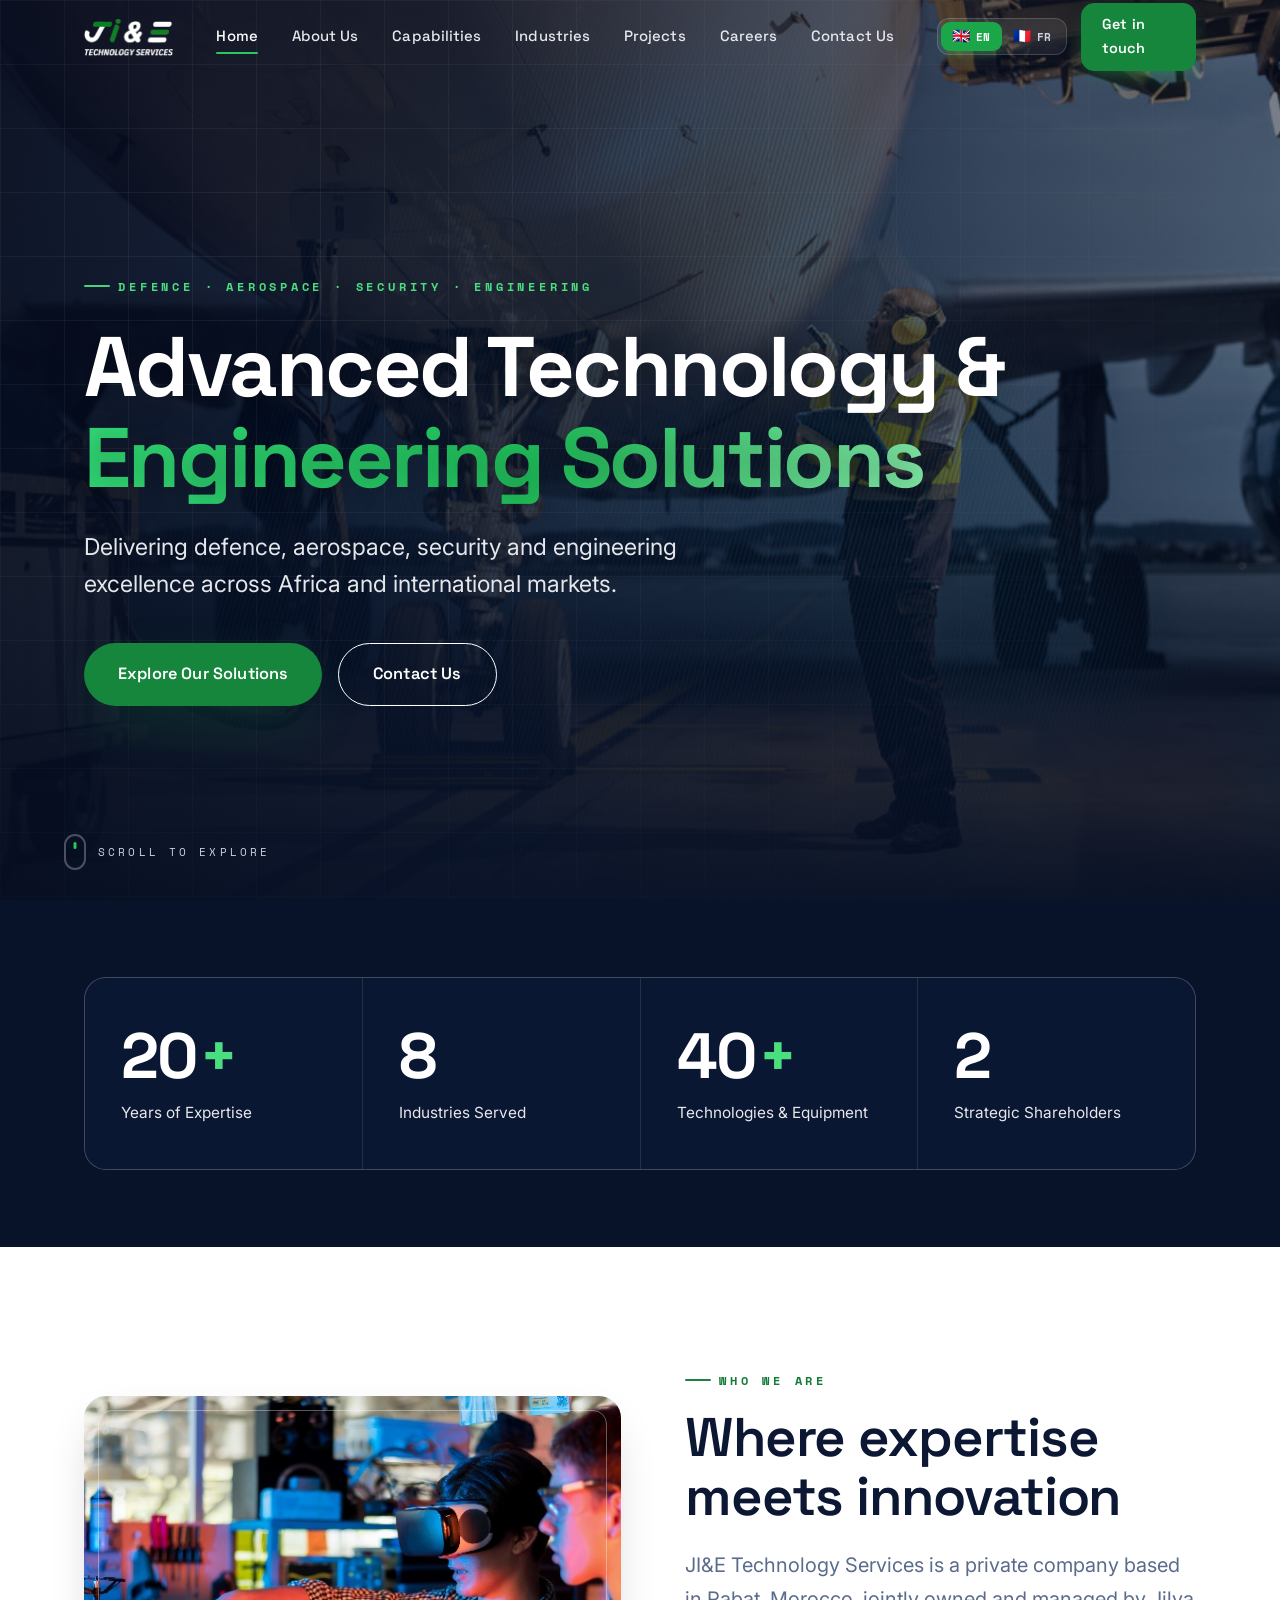
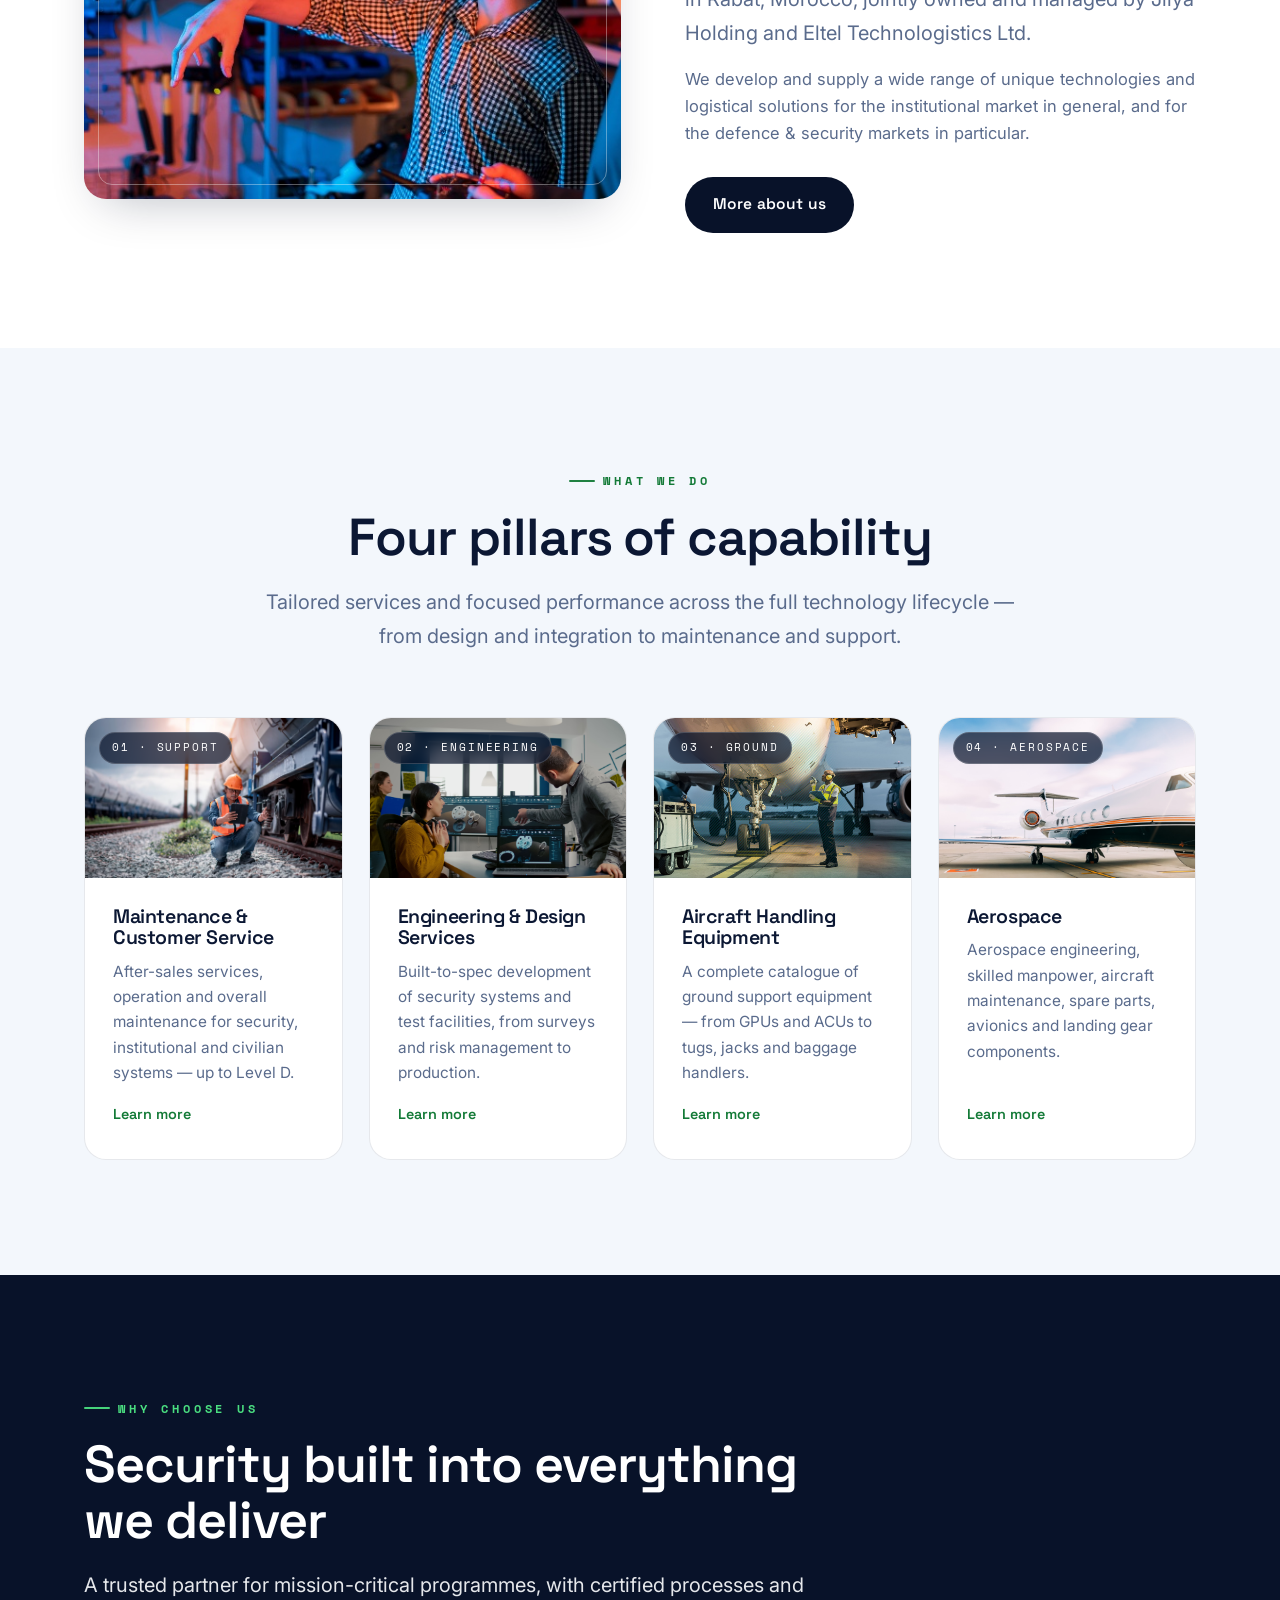
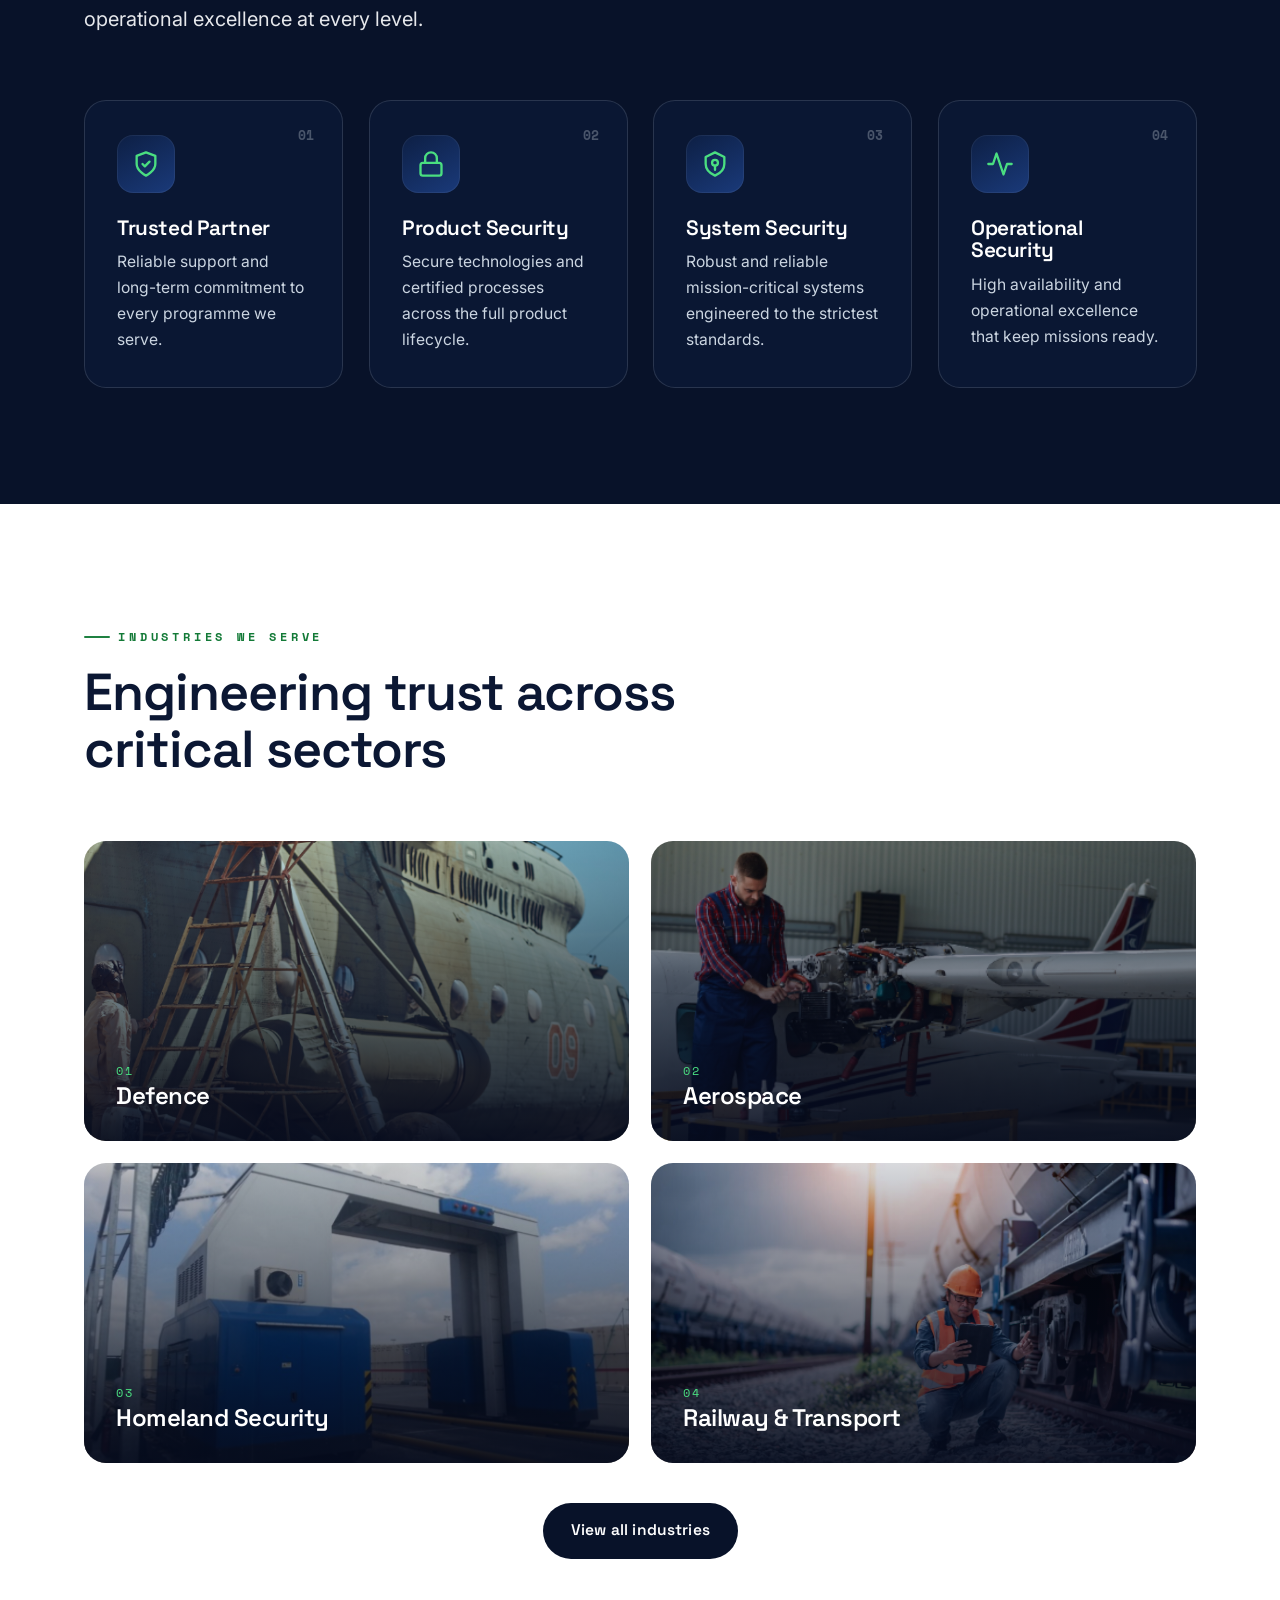
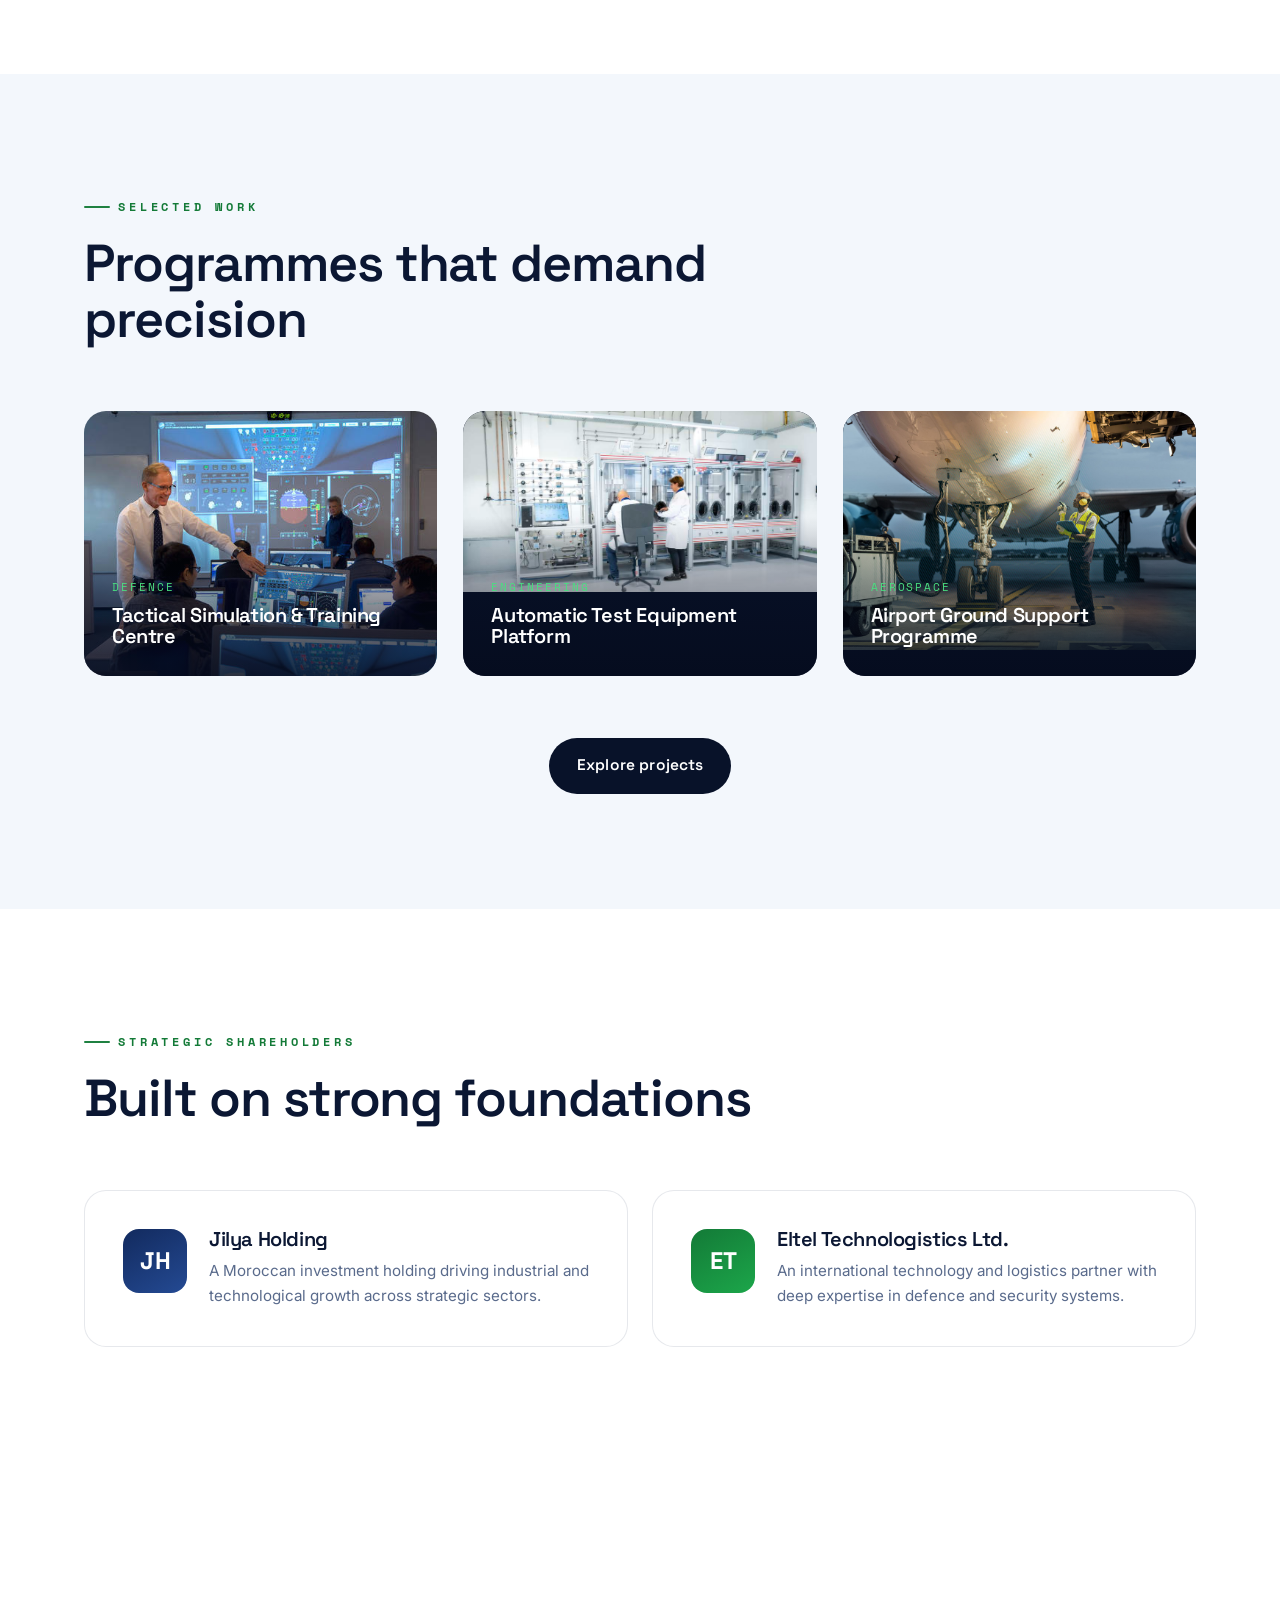
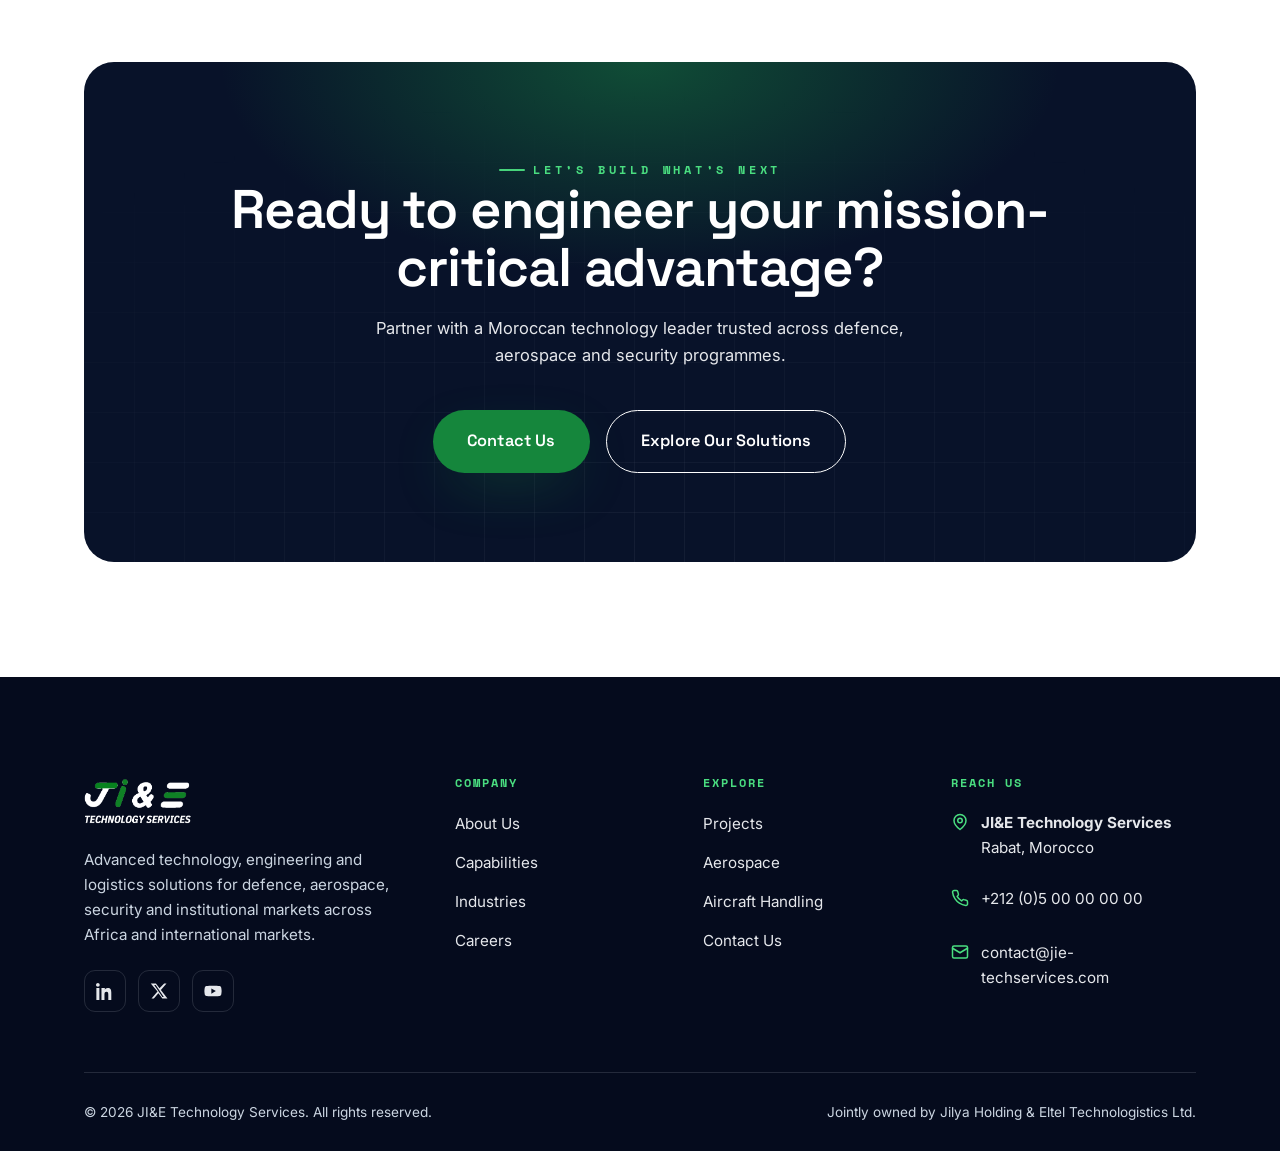
==== index.html @ bb4eeabe "Initial commit: JI&E Technology Services bilingual corporate website Co-Authored-By: Claude Opus 4.8" ====
<!DOCTYPE html>
<html lang="en">
<head>
<meta charset="UTF-8" />
<meta name="viewport" content="width=device-width, initial-scale=1.0" />
<title>JI&E Technology Services — Advanced Technology & Engineering Solutions</title>
<meta name="description" content="JI&E Technology Services — advanced defence, aerospace, security and engineering solutions across Morocco, Africa and international markets." />
<meta name="keywords" content="Defence Technology Morocco, Aerospace Services Morocco, Engineering Services Morocco, Security Systems Morocco, Aircraft Maintenance Morocco, Defence Industry Africa, Aviation Engineering Africa" />
<link rel="icon" href="assets/img/logo.png" />
<link rel="preconnect" href="https://fonts.googleapis.com" />
<link rel="preconnect" href="https://fonts.gstatic.com" crossorigin />
<link href="https://fonts.googleapis.com/css2?family=Space+Grotesk:wght@400;500;600;700&family=Inter:wght@400;500;600;700&family=Space+Mono:wght@400;700&display=swap" rel="stylesheet" />
<link rel="stylesheet" href="assets/css/style.css" />
</head>
<body data-page="home">
<div class="progress-bar"></div>
<div id="header"></div>

<!-- ============ HERO ============ -->
<section class="hero">
  <div class="hero__bg">
    <div class="hero__slide" style="background-image:url('assets/img/aircraft-ground.jpg')"></div>
    <div class="hero__slide" style="background-image:url('assets/img/security-ops.jpg')"></div>
    <div class="hero__slide" style="background-image:url('assets/img/jet.png')"></div>
    <div class="hero__slide" style="background-image:url('assets/img/railway.png')"></div>
    <div class="hero__slide" style="background-image:url('assets/img/engineering-design.png')"></div>
  </div>
  <div class="hero__veil"></div>
  <div class="hero__grid"></div>
  <div class="container">
    <div class="hero__inner">
      <span class="eyebrow reveal" data-i18n="home.hero.eyebrow">Defence · Aerospace · Security · Engineering</span>
      <h1 class="reveal" data-delay="1" data-i18n="home.hero.title">Advanced Technology &amp; <span class="text-grad">Engineering Solutions</span></h1>
      <p class="sub reveal" data-delay="2" data-i18n="home.hero.sub">Delivering defence, aerospace, security and engineering excellence across Africa and international markets.</p>
      <div class="hero__cta reveal" data-delay="3">
        <a href="capabilities.html" class="btn btn--primary btn--lg" data-i18n="cta.explore">Explore Our Solutions<span></span></a>
        <a href="contact.html" class="btn btn--ghost on-dark btn--lg" data-i18n="cta.contact">Contact Us</a>
      </div>
    </div>
  </div>
  <div class="hero__scroll"><span class="mouse"></span><span data-i18n="home.hero.scroll">Scroll to explore</span></div>
</section>

<!-- ============ STATS ============ -->
<section class="dark section--tight">
  <div class="container">
    <div class="stats-grid reveal">
      <div class="stat">
        <div class="stat__num"><span data-count="20">20</span><span class="suffix">+</span></div>
        <div class="stat__label" data-i18n="home.stat.years">Years of Expertise</div>
      </div>
      <div class="stat">
        <div class="stat__num"><span data-count="8">8</span></div>
        <div class="stat__label" data-i18n="home.stat.industries">Industries Served</div>
      </div>
      <div class="stat">
        <div class="stat__num"><span data-count="40">40</span><span class="suffix">+</span></div>
        <div class="stat__label" data-i18n="home.stat.tech">Technologies &amp; Equipment</div>
      </div>
      <div class="stat">
        <div class="stat__num"><span data-count="2">2</span></div>
        <div class="stat__label" data-i18n="home.stat.owners">Strategic Shareholders</div>
      </div>
    </div>
  </div>
</section>

<!-- ============ INTRO ============ -->
<section class="section">
  <div class="container">
    <div class="split">
      <div class="split__media reveal">
        <img src="assets/img/rd-lab.jpg" alt="JI&E engineering and innovation" />
        <span class="frame"></span>
      </div>
      <div>
        <span class="eyebrow reveal" data-i18n="home.intro.eyebrow">Who we are</span>
        <h2 class="title-lg reveal" data-delay="1" style="margin-top:18px" data-i18n="home.intro.title">Where expertise meets innovation</h2>
        <p class="lead reveal" data-delay="2" style="margin-top:22px" data-i18n="home.intro.p1">JI&E Technology Services is a private company based in Rabat, Morocco, jointly owned and managed by Jilya Holding and Eltel Technologistics Ltd.</p>
        <p class="reveal" data-delay="2" style="margin-top:16px;color:var(--muted)" data-i18n="home.intro.p2">We develop and supply a wide range of unique technologies and logistical solutions for the institutional market in general, and for the defence &amp; security markets in particular.</p>
        <div class="reveal" data-delay="3" style="margin-top:30px">
          <a href="about.html" class="btn btn--dark" data-i18n="home.intro.cta">More about us<span></span></a>
        </div>
      </div>
    </div>
  </div>
</section>

<!-- ============ CAPABILITY PILLARS ============ -->
<section class="section alt">
  <div class="container">
    <div class="section-head center reveal">
      <span class="eyebrow eyebrow--center" data-i18n="home.cap.eyebrow">What we do</span>
      <h2 data-i18n="home.cap.title">Four pillars of capability</h2>
      <p class="lead" data-i18n="home.cap.sub">Tailored services and focused performance across the full technology lifecycle — from design and integration to maintenance and support.</p>
    </div>
    <div class="grid grid-4">
      <a class="scard reveal" data-delay="1" href="capabilities.html#maintenance">
        <div class="scard__media"><img src="assets/img/railway.png" alt="" /><span class="scard__tag" data-i18n="home.cap.t1">01 · Support</span></div>
        <div class="scard__body">
          <h3 data-i18n="home.cap.c1.title">Maintenance &amp; Customer Service</h3>
          <p data-i18n="home.cap.c1.text">After-sales services, operation and overall maintenance for security, institutional and civilian systems — up to Level D.</p>
          <span class="scard__more" data-i18n="cta.learn">Learn more →</span>
        </div>
      </a>
      <a class="scard reveal" data-delay="2" href="capabilities.html#engineering">
        <div class="scard__media"><img src="assets/img/engineering-design.png" alt="" /><span class="scard__tag" data-i18n="home.cap.t2">02 · Engineering</span></div>
        <div class="scard__body">
          <h3 data-i18n="home.cap.c2.title">Engineering &amp; Design Services</h3>
          <p data-i18n="home.cap.c2.text">Built-to-spec development of security systems and test facilities, from surveys and risk management to production.</p>
          <span class="scard__more" data-i18n="cta.learn">Learn more →</span>
        </div>
      </a>
      <a class="scard reveal" data-delay="3" href="capabilities.html#handling">
        <div class="scard__media"><img src="assets/img/aircraft-ground.jpg" alt="" /><span class="scard__tag" data-i18n="home.cap.t3">03 · Ground</span></div>
        <div class="scard__body">
          <h3 data-i18n="home.cap.c3.title">Aircraft Handling Equipment</h3>
          <p data-i18n="home.cap.c3.text">A complete catalogue of ground support equipment — from GPUs and ACUs to tugs, jacks and baggage handlers.</p>
          <span class="scard__more" data-i18n="cta.learn">Learn more →</span>
        </div>
      </a>
      <a class="scard reveal" data-delay="4" href="capabilities.html#aerospace">
        <div class="scard__media"><img src="assets/img/jet.png" alt="" /><span class="scard__tag" data-i18n="home.cap.t4">04 · Aerospace</span></div>
        <div class="scard__body">
          <h3 data-i18n="home.cap.c4.title">Aerospace</h3>
          <p data-i18n="home.cap.c4.text">Aerospace engineering, skilled manpower, aircraft maintenance, spare parts, avionics and landing gear components.</p>
          <span class="scard__more" data-i18n="cta.learn">Learn more →</span>
        </div>
      </a>
    </div>
  </div>
</section>

<!-- ============ WHY CHOOSE US ============ -->
<section class="section dark">
  <div class="container">
    <div class="section-head reveal">
      <span class="eyebrow" data-i18n="home.why.eyebrow">Why choose us</span>
      <h2 data-i18n="home.why.title">Security built into everything we deliver</h2>
      <p class="lead" data-i18n="home.why.sub">A trusted partner for mission-critical programmes, with certified processes and operational excellence at every level.</p>
    </div>
    <div class="grid grid-4">
      <div class="card reveal" data-delay="1">
        <span class="card__index">01</span>
        <div class="card__icon"><svg viewBox="0 0 24 24" fill="none" stroke="currentColor" stroke-width="2" stroke-linecap="round" stroke-linejoin="round"><path d="M12 22s8-4 8-10V5l-8-3-8 3v7c0 6 8 10 8 10Z"/><path d="m9 12 2 2 4-4"/></svg></div>
        <h3 data-i18n="home.why.c1.title">Trusted Partner</h3>
        <p data-i18n="home.why.c1.text">Reliable support and long-term commitment to every programme we serve.</p>
      </div>
      <div class="card reveal" data-delay="2">
        <span class="card__index">02</span>
        <div class="card__icon"><svg viewBox="0 0 24 24" fill="none" stroke="currentColor" stroke-width="2" stroke-linecap="round" stroke-linejoin="round"><rect x="3" y="11" width="18" height="11" rx="2"/><path d="M7 11V7a5 5 0 0 1 10 0v4"/></svg></div>
        <h3 data-i18n="home.why.c2.title">Product Security</h3>
        <p data-i18n="home.why.c2.text">Secure technologies and certified processes across the full product lifecycle.</p>
      </div>
      <div class="card reveal" data-delay="3">
        <span class="card__index">03</span>
        <div class="card__icon"><svg viewBox="0 0 24 24" fill="none" stroke="currentColor" stroke-width="2" stroke-linecap="round" stroke-linejoin="round"><path d="M12 2 4 6v6c0 5 3.5 8 8 10 4.5-2 8-5 8-10V6Z"/><circle cx="12" cy="11" r="2.5"/><path d="M12 13.5V17"/></svg></div>
        <h3 data-i18n="home.why.c3.title">System Security</h3>
        <p data-i18n="home.why.c3.text">Robust and reliable mission-critical systems engineered to the strictest standards.</p>
      </div>
      <div class="card reveal" data-delay="4">
        <span class="card__index">04</span>
        <div class="card__icon"><svg viewBox="0 0 24 24" fill="none" stroke="currentColor" stroke-width="2" stroke-linecap="round" stroke-linejoin="round"><path d="M22 12h-4l-3 9L9 3l-3 9H2"/></svg></div>
        <h3 data-i18n="home.why.c4.title">Operational Security</h3>
        <p data-i18n="home.why.c4.text">High availability and operational excellence that keep missions ready.</p>
      </div>
    </div>
  </div>
</section>

<!-- ============ INDUSTRIES ============ -->
<section class="section">
  <div class="container">
    <div class="section-head reveal">
      <span class="eyebrow" data-i18n="home.ind.eyebrow">Industries we serve</span>
      <h2 data-i18n="home.ind.title">Engineering trust across critical sectors</h2>
    </div>
    <div class="ind-grid">
      <div class="ind reveal" data-delay="1"><div class="ind__bg" style="background-image:url('assets/img/helicopter.png')"></div><div><span class="num">01</span><h3 data-i18n="ind.defence">Defence</h3><p data-i18n="home.ind.defence">Mission-ready systems, integration and through-life support for defence forces.</p></div></div>
      <div class="ind reveal" data-delay="2"><div class="ind__bg" style="background-image:url('assets/img/aircraft-maintenance.png')"></div><div><span class="num">02</span><h3 data-i18n="ind.aerospace">Aerospace</h3><p data-i18n="home.ind.aerospace">Engineering, MRO and spare parts for aircraft and spacecraft systems.</p></div></div>
      <div class="ind reveal" data-delay="3"><div class="ind__bg" style="background-image:url('assets/img/inspection.png')"></div><div><span class="num">03</span><h3 data-i18n="ind.security">Homeland Security</h3><p data-i18n="home.ind.security">Screening, inspection and access-control systems for borders and critical sites.</p></div></div>
      <div class="ind reveal" data-delay="4"><div class="ind__bg" style="background-image:url('assets/img/railway.png')"></div><div><span class="num">04</span><h3 data-i18n="ind.railway">Railway &amp; Transport</h3><p data-i18n="home.ind.railway">Carriage assembly, retrofitting and end-to-end maintenance solutions.</p></div></div>
    </div>
    <div class="center reveal" style="margin-top:40px">
      <a href="industries.html" class="btn btn--dark" data-i18n="home.ind.cta">View all industries<span></span></a>
    </div>
  </div>
</section>

<!-- ============ PROJECTS TEASER ============ -->
<section class="section alt">
  <div class="container">
    <div class="section-head reveal">
      <span class="eyebrow" data-i18n="home.proj.eyebrow">Selected work</span>
      <h2 data-i18n="home.proj.title">Programmes that demand precision</h2>
    </div>
    <div class="grid grid-3">
      <div class="proj reveal" data-delay="1"><img src="assets/img/simulators.png" alt="" /><div class="proj__info"><span class="proj__cat" data-i18n="proj.cat.defence">Defence</span><h4 data-i18n="home.proj.p1">Tactical Simulation &amp; Training Centre</h4><div class="proj__meta" data-i18n="home.proj.p1.meta">Integration, certification and full operation of advanced simulators and shooting ranges.</div></div></div>
      <div class="proj reveal" data-delay="2"><img src="assets/img/test-facility.png" alt="" /><div class="proj__info"><span class="proj__cat" data-i18n="proj.cat.engineering">Engineering</span><h4 data-i18n="home.proj.p2">Automatic Test Equipment Platform</h4><div class="proj__meta" data-i18n="home.proj.p2.meta">Generic, flexible ATE supporting electronics, RF, propulsion and power supplies.</div></div></div>
      <div class="proj reveal" data-delay="3"><img src="assets/img/aircraft-ground.jpg" alt="" /><div class="proj__info"><span class="proj__cat" data-i18n="proj.cat.aerospace">Aerospace</span><h4 data-i18n="home.proj.p3">Airport Ground Support Programme</h4><div class="proj__meta" data-i18n="home.proj.p3.meta">Supply and maintenance of GPUs, ACUs and aircraft handling fleets.</div></div></div>
    </div>
    <div class="center reveal" style="margin-top:40px">
      <a href="projects.html" class="btn btn--dark" data-i18n="home.proj.cta">Explore projects<span></span></a>
    </div>
  </div>
</section>

<!-- ============ PARTNERS ============ -->
<section class="section">
  <div class="container">
    <div class="section-head reveal">
      <span class="eyebrow" data-i18n="home.part.eyebrow">Strategic shareholders</span>
      <h2 data-i18n="home.part.title">Built on strong foundations</h2>
    </div>
    <div class="partner-grid">
      <div class="partner reveal" data-delay="1">
        <div class="partner__logo" style="background:linear-gradient(150deg,var(--navy-700),var(--navy-500))">JH</div>
        <div><h4 data-i18n="home.part.jilya">Jilya Holding</h4><p data-i18n="home.part.jilya.text">A Moroccan investment holding driving industrial and technological growth across strategic sectors.</p></div>
      </div>
      <div class="partner reveal" data-delay="2">
        <div class="partner__logo" style="background:linear-gradient(150deg,var(--green-700),var(--green))">ET</div>
        <div><h4 data-i18n="home.part.eltel">Eltel Technologistics Ltd.</h4><p data-i18n="home.part.eltel.text">An international technology and logistics partner with deep expertise in defence and security systems.</p></div>
      </div>
    </div>
    <div class="marquee reveal" style="margin-top:54px">
      <div class="marquee__track">
        <span class="marquee__item"><span class="d"></span>ISO 9001 Quality</span>
        <span class="marquee__item"><span class="d"></span>Communications &amp; Cryptography Certified</span>
        <span class="marquee__item"><span class="d"></span>Level A–D Maintenance</span>
        <span class="marquee__item"><span class="d"></span>20+ Years Experience</span>
        <span class="marquee__item"><span class="d"></span>Defence &amp; Civil Markets</span>
        <span class="marquee__item"><span class="d"></span>ISO 9001 Quality</span>
        <span class="marquee__item"><span class="d"></span>Communications &amp; Cryptography Certified</span>
        <span class="marquee__item"><span class="d"></span>Level A–D Maintenance</span>
        <span class="marquee__item"><span class="d"></span>20+ Years Experience</span>
        <span class="marquee__item"><span class="d"></span>Defence &amp; Civil Markets</span>
      </div>
    </div>
  </div>
</section>

<div id="cta-band"></div>
<div id="footer"></div>

<script src="assets/js/i18n.js"></script>
<script>
I18N.add({
  en:{
    'meta.title':'JI&E Technology Services — Advanced Technology & Engineering Solutions',
    'meta.desc':'JI&E Technology Services — advanced defence, aerospace, security and engineering solutions across Morocco, Africa and international markets.',
    'home.hero.eyebrow':'Defence · Aerospace · Security · Engineering',
    'home.hero.title':'Advanced Technology &amp; <span class="text-grad">Engineering Solutions</span>',
    'home.hero.sub':'Delivering defence, aerospace, security and engineering excellence across Africa and international markets.',
    'home.hero.scroll':'Scroll to explore',
    'home.stat.years':'Years of Expertise',
    'home.stat.industries':'Industries Served',
    'home.stat.tech':'Technologies &amp; Equipment',
    'home.stat.owners':'Strategic Shareholders',
    'home.intro.eyebrow':'Who we are',
    'home.intro.title':'Where expertise meets innovation',
    'home.intro.p1':'JI&E Technology Services is a private company based in Rabat, Morocco, jointly owned and managed by Jilya Holding and Eltel Technologistics Ltd.',
    'home.intro.p2':'We develop and supply a wide range of unique technologies and logistical solutions for the institutional market in general, and for the defence &amp; security markets in particular.',
    'home.intro.cta':'More about us',
    'home.cap.eyebrow':'What we do',
    'home.cap.title':'Four pillars of capability',
    'home.cap.sub':'Tailored services and focused performance across the full technology lifecycle — from design and integration to maintenance and support.',
    'home.cap.t1':'01 · Support','home.cap.t2':'02 · Engineering','home.cap.t3':'03 · Ground','home.cap.t4':'04 · Aerospace',
    'home.cap.c1.title':'Maintenance &amp; Customer Service',
    'home.cap.c1.text':'After-sales services, operation and overall maintenance for security, institutional and civilian systems — up to Level D.',
    'home.cap.c2.title':'Engineering &amp; Design Services',
    'home.cap.c2.text':'Built-to-spec development of security systems and test facilities, from surveys and risk management to production.',
    'home.cap.c3.title':'Aircraft Handling Equipment',
    'home.cap.c3.text':'A complete catalogue of ground support equipment — from GPUs and ACUs to tugs, jacks and baggage handlers.',
    'home.cap.c4.title':'Aerospace',
    'home.cap.c4.text':'Aerospace engineering, skilled manpower, aircraft maintenance, spare parts, avionics and landing gear components.',
    'home.why.eyebrow':'Why choose us',
    'home.why.title':'Security built into everything we deliver',
    'home.why.sub':'A trusted partner for mission-critical programmes, with certified processes and operational excellence at every level.',
    'home.why.c1.title':'Trusted Partner','home.why.c1.text':'Reliable support and long-term commitment to every programme we serve.',
    'home.why.c2.title':'Product Security','home.why.c2.text':'Secure technologies and certified processes across the full product lifecycle.',
    'home.why.c3.title':'System Security','home.why.c3.text':'Robust and reliable mission-critical systems engineered to the strictest standards.',
    'home.why.c4.title':'Operational Security','home.why.c4.text':'High availability and operational excellence that keep missions ready.',
    'home.ind.eyebrow':'Industries we serve',
    'home.ind.title':'Engineering trust across critical sectors',
    'home.ind.defence':'Mission-ready systems, integration and through-life support for defence forces.',
    'home.ind.aerospace':'Engineering, MRO and spare parts for aircraft and spacecraft systems.',
    'home.ind.security':'Screening, inspection and access-control systems for borders and critical sites.',
    'home.ind.railway':'Carriage assembly, retrofitting and end-to-end maintenance solutions.',
    'home.ind.cta':'View all industries',
    'home.proj.eyebrow':'Selected work',
    'home.proj.title':'Programmes that demand precision',
    'home.proj.p1':'Tactical Simulation &amp; Training Centre','home.proj.p1.meta':'Integration, certification and full operation of advanced simulators and shooting ranges.',
    'home.proj.p2':'Automatic Test Equipment Platform','home.proj.p2.meta':'Generic, flexible ATE supporting electronics, RF, propulsion and power supplies.',
    'home.proj.p3':'Airport Ground Support Programme','home.proj.p3.meta':'Supply and maintenance of GPUs, ACUs and aircraft handling fleets.',
    'home.proj.cta':'Explore projects',
    'home.part.eyebrow':'Strategic shareholders','home.part.title':'Built on strong foundations',
    'home.part.jilya':'Jilya Holding','home.part.jilya.text':'A Moroccan investment holding driving industrial and technological growth across strategic sectors.',
    'home.part.eltel':'Eltel Technologistics Ltd.','home.part.eltel.text':'An international technology and logistics partner with deep expertise in defence and security systems.',
    'ind.defence':'Defence','ind.aerospace':'Aerospace','ind.security':'Homeland Security','ind.railway':'Railway &amp; Transport',
    'proj.cat.defence':'Defence','proj.cat.engineering':'Engineering','proj.cat.aerospace':'Aerospace',
    'cap.tab.aerospace':'Aerospace','cap.tab.handling':'Aircraft Handling'
  },
  fr:{
    'meta.title':'JI&E Technology Services — Solutions technologiques et d’ingénierie avancées',
    'meta.desc':'JI&E Technology Services — solutions avancées en défense, aérospatial, sécurité et ingénierie au Maroc, en Afrique et à l’international.',
    'home.hero.eyebrow':'Défense · Aérospatial · Sécurité · Ingénierie',
    'home.hero.title':'Solutions technologiques &amp; <span class="text-grad">d’ingénierie avancées</span>',
    'home.hero.sub':'L’excellence en défense, aérospatial, sécurité et ingénierie, au service de l’Afrique et des marchés internationaux.',
    'home.hero.scroll':'Faire défiler',
    'home.stat.years':'Années d’expertise',
    'home.stat.industries':'Secteurs servis',
    'home.stat.tech':'Technologies &amp; équipements',
    'home.stat.owners':'Actionnaires stratégiques',
    'home.intro.eyebrow':'Qui sommes-nous',
    'home.intro.title':'Là où l’expertise rencontre l’innovation',
    'home.intro.p1':'JI&E Technology Services est une société privée basée à Rabat, au Maroc, détenue et gérée conjointement par Jilya Holding et Eltel Technologistics Ltd.',
    'home.intro.p2':'Nous développons et fournissons une large gamme de technologies et de solutions logistiques uniques pour le marché institutionnel en général, et pour les marchés de la défense &amp; de la sécurité en particulier.',
    'home.intro.cta':'En savoir plus sur nous',
    'home.cap.eyebrow':'Notre métier',
    'home.cap.title':'Quatre piliers d’expertise',
    'home.cap.sub':'Des services sur mesure et une performance ciblée sur tout le cycle de vie technologique — de la conception et l’intégration à la maintenance et au support.',
    'home.cap.t1':'01 · Support','home.cap.t2':'02 · Ingénierie','home.cap.t3':'03 · Au sol','home.cap.t4':'04 · Aérospatial',
    'home.cap.c1.title':'Maintenance &amp; service client',
    'home.cap.c1.text':'Services après-vente, exploitation et maintenance globale des systèmes de sécurité, institutionnels et civils — jusqu’au niveau D.',
    'home.cap.c2.title':'Services d’ingénierie &amp; de conception',
    'home.cap.c2.text':'Développement sur cahier des charges de systèmes de sécurité et de bancs de test, des études et la gestion des risques jusqu’à la production.',
    'home.cap.c3.title':'Équipements de servitude aéronautique',
    'home.cap.c3.text':'Un catalogue complet d’équipements d’assistance au sol — des GPU et ACU aux tracteurs, vérins et convoyeurs à bagages.',
    'home.cap.c4.title':'Aérospatial',
    'home.cap.c4.text':'Ingénierie aérospatiale, personnel qualifié, maintenance aéronautique, pièces de rechange, avionique et trains d’atterrissage.',
    'home.why.eyebrow':'Pourquoi nous choisir',
    'home.why.title':'La sécurité au cœur de tout ce que nous livrons',
    'home.why.sub':'Un partenaire de confiance pour les programmes critiques, avec des processus certifiés et l’excellence opérationnelle à chaque niveau.',
    'home.why.c1.title':'Partenaire de confiance','home.why.c1.text':'Un support fiable et un engagement durable sur chaque programme que nous servons.',
    'home.why.c2.title':'Sécurité produit','home.why.c2.text':'Des technologies sécurisées et des processus certifiés sur tout le cycle de vie du produit.',
    'home.why.c3.title':'Sécurité des systèmes','home.why.c3.text':'Des systèmes critiques robustes et fiables, conçus selon les normes les plus strictes.',
    'home.why.c4.title':'Sécurité opérationnelle','home.why.c4.text':'Une haute disponibilité et une excellence opérationnelle qui maintiennent les missions prêtes.',
    'home.ind.eyebrow':'Secteurs servis',
    'home.ind.title':'La confiance, au service des secteurs critiques',
    'home.ind.defence':'Systèmes prêts à l’emploi, intégration et soutien sur tout le cycle de vie pour les forces de défense.',
    'home.ind.aerospace':'Ingénierie, MRO et pièces de rechange pour aéronefs et systèmes spatiaux.',
    'home.ind.security':'Systèmes de détection, d’inspection et de contrôle d’accès pour les frontières et sites sensibles.',
    'home.ind.railway':'Assemblage de voitures, rénovation et solutions de maintenance de bout en bout.',
    'home.ind.cta':'Voir tous les secteurs',
    'home.proj.eyebrow':'Réalisations',
    'home.proj.title':'Des programmes qui exigent la précision',
    'home.proj.p1':'Centre de simulation &amp; d’entraînement tactique','home.proj.p1.meta':'Intégration, certification et exploitation complète de simulateurs avancés et de stands de tir.',
    'home.proj.p2':'Plateforme de bancs de test automatiques','home.proj.p2.meta':'ATE générique et flexible supportant l’électronique, la RF, la propulsion et les alimentations.',
    'home.proj.p3':'Programme d’assistance aéroportuaire au sol','home.proj.p3.meta':'Fourniture et maintenance de GPU, d’ACU et de flottes d’équipements de servitude.',
    'home.proj.cta':'Explorer les projets',
    'home.part.eyebrow':'Actionnaires stratégiques','home.part.title':'Bâtie sur des fondations solides',
    'home.part.jilya':'Jilya Holding','home.part.jilya.text':'Un holding d’investissement marocain qui stimule la croissance industrielle et technologique dans des secteurs stratégiques.',
    'home.part.eltel':'Eltel Technologistics Ltd.','home.part.eltel.text':'Un partenaire international en technologie et logistique, doté d’une forte expertise des systèmes de défense et de sécurité.',
    'ind.defence':'Défense','ind.aerospace':'Aérospatial','ind.security':'Sécurité intérieure','ind.railway':'Ferroviaire &amp; transport',
    'proj.cat.defence':'Défense','proj.cat.engineering':'Ingénierie','proj.cat.aerospace':'Aérospatial',
    'cap.tab.aerospace':'Aérospatial','cap.tab.handling':'Servitude aéronautique'
  }
});
</script>
<script src="assets/js/main.js"></script>
</body>
</html>
---- assets/css/style.css ----
/* ============================================================
   JI&E TECHNOLOGY SERVICES — Premium Corporate Design System
   ============================================================ */

/* ---------- Design Tokens ---------- */
:root{
  /* Brand */
  --navy-950:#050b1d;
  --navy-900:#081229;
  --navy-850:#0a1733;
  --navy-800:#0d1f44;
  --navy-700:#122a5e;
  --navy-600:#1a3a7a;
  --navy-500:#244a93;

  --green-700:#137a37;
  --green:#1ca64a;           /* brand green — accents, icons, borders, outlines */
  --green-cta:#15863c;       /* deeper green for filled buttons → white text passes WCAG AA */
  --green-400:#28c85c;
  --green-300:#4ade80;
  --green-glow:rgba(40,200,92,.35);

  --ice:#cadcfc;
  --ink:#0b1733;
  --muted:#5a6b8c;
  --muted-soft:#8493ad;
  --line:rgba(13,31,68,.10);
  --line-strong:rgba(13,31,68,.18);

  --bg:#ffffff;
  --bg-alt:#f3f7fc;
  --bg-tint:#eef4fb;

  /* On-dark text — WCAG AA tuned */
  --d-line:rgba(226,232,240,.14);
  --d-line-strong:rgba(226,232,240,.30);
  --d-soft:#e5e7eb;   /* descriptive text on dark */
  --d-muted:#cbd5e1;  /* secondary text on dark */

  /* Glass header */
  --glass:rgba(10,15,35,.72);
  --glass-top:rgba(10,15,35,.28);
  --glass-line:rgba(255,255,255,.08);

  /* Type */
  --font-head:"Space Grotesk","Segoe UI",sans-serif;
  --font-body:"Inter","Segoe UI",sans-serif;
  --font-mono:"Space Mono","Courier New",monospace;

  /* Shape */
  --r-sm:8px;
  --r:14px;
  --r-lg:22px;
  --r-xl:30px;

  /* Shadow */
  --sh-sm:0 2px 10px rgba(8,18,41,.06);
  --sh:0 18px 50px -20px rgba(8,18,41,.30);
  --sh-lg:0 40px 90px -30px rgba(8,18,41,.45);
  --sh-green:0 20px 60px -20px rgba(28,166,74,.45);

  /* Layout */
  --maxw:1240px;
  --gut:clamp(20px,5vw,64px);
  --nav-h:74px;

  --ease:cubic-bezier(.22,.61,.36,1);
}

/* ---------- Reset ---------- */
*,*::before,*::after{box-sizing:border-box;margin:0;padding:0}
html{scroll-behavior:smooth;-webkit-text-size-adjust:100%}
body{
  font-family:var(--font-body);
  color:var(--ink);
  background:var(--bg);
  line-height:1.65;
  font-size:16.5px;
  overflow-x:hidden;
  -webkit-font-smoothing:antialiased;
  text-rendering:optimizeLegibility;
}
img{max-width:100%;display:block}
a{color:inherit;text-decoration:none}
button{font-family:inherit;cursor:pointer;border:none;background:none}
ul{list-style:none}
::selection{background:var(--green);color:#fff}

/* Headings inherit their context's color: dark on light sections (body = --ink),
   white on any container that sets color:#fff (hero, page-hero, .dark, .ind, .proj, .cta-band).
   This is the single source of truth that prevents dark-on-dark titles. */
h1,h2,h3,h4,h5{font-family:var(--font-head);font-weight:600;line-height:1.08;letter-spacing:-.02em;color:inherit}

/* ---------- Helpers ---------- */
.container{max-width:var(--maxw);margin-inline:auto;padding-inline:var(--gut)}
.section{padding:clamp(64px,9vw,128px) 0}
.section--tight{padding:clamp(48px,6vw,84px) 0}
.center{text-align:center}
.lead{font-size:clamp(1.05rem,1.6vw,1.25rem);color:var(--muted);line-height:1.7}
.dark{background:var(--navy-900);color:#fff}
.dark h1,.dark h2,.dark h3,.dark h4{color:#fff}
.dark .lead{color:var(--d-soft)}
.alt{background:var(--bg-alt)}
.hide{display:none!important}
.nowrap{white-space:nowrap}

/* Eyebrow (HUD label) */
.eyebrow{
  font-family:var(--font-mono);
  font-size:.74rem;
  letter-spacing:.32em;
  text-transform:uppercase;
  color:var(--green-700);            /* deep green = WCAG AA on light */
  display:inline-flex;align-items:center;gap:.7em;
  font-weight:700;
}
.eyebrow::before{
  content:"";width:26px;height:2px;background:currentColor;display:inline-block;border-radius:2px;opacity:.95;
}
.eyebrow--center{justify-content:center}
/* bright green on every dark context */
.dark .eyebrow,.hero .eyebrow,.page-hero .eyebrow,.cta-band .eyebrow{color:var(--green-300)}

.section-head{max-width:760px;margin-bottom:clamp(40px,5vw,64px)}
.section-head.center{margin-inline:auto}
.section-head h2{font-size:clamp(2rem,4.2vw,3.25rem);margin:18px 0 0}
.section-head .lead{margin-top:20px}

.title-xl{font-size:clamp(2.6rem,7vw,5rem);line-height:1.02}
.title-lg{font-size:clamp(2rem,4.6vw,3.4rem)}

.text-grad{
  background:linear-gradient(100deg,#34e07a 0%,#22c55e 55%,#86efac 100%);
  -webkit-background-clip:text;background-clip:text;color:transparent;
  -webkit-text-fill-color:transparent;
}

/* Accessibility — visible keyboard focus everywhere */
a:focus-visible,button:focus-visible,.btn:focus-visible,.tab:focus-visible,
input:focus-visible,select:focus-visible,textarea:focus-visible,[tabindex]:focus-visible{
  outline:2px solid var(--green-400);outline-offset:3px;border-radius:8px;
}

/* ---------- Buttons ---------- */
.btn{
  --bg:var(--green);
  display:inline-flex;align-items:center;gap:.6em;
  font-family:var(--font-head);font-weight:600;font-size:.97rem;letter-spacing:.01em;
  padding:15px 28px;border-radius:999px;
  position:relative;isolation:isolate;
  transition:transform .35s var(--ease),box-shadow .35s var(--ease),background .3s;
  will-change:transform;
}
.btn svg{width:18px;height:18px;transition:transform .35s var(--ease)}
.btn:hover{transform:translateY(-3px)}
.btn:hover svg{transform:translateX(4px)}
.btn--primary{background:var(--green-cta);color:#fff;box-shadow:var(--sh-green)}
.btn--primary:hover{box-shadow:0 26px 70px -18px rgba(28,166,74,.6)}
.btn--light{background:#fff;color:var(--navy-900)}
.btn--light:hover{box-shadow:0 24px 60px -22px rgba(255,255,255,.5)}
.btn--ghost{background:transparent;color:currentColor;border:1.5px solid currentColor;padding:13.5px 26px}
.btn--ghost:hover{background:currentColor}
.btn--ghost.on-dark:hover{color:var(--navy-900)}
.btn--dark{background:var(--navy-900);color:#fff}
.btn--dark:hover{box-shadow:var(--sh)}
.btn--lg{padding:17px 34px;font-size:1.02rem}

/* Premium header CTA — filled green → outline-green on hover (300ms) */
.btn--cta{
  background:var(--green-cta);color:#fff;
  border:1.5px solid var(--green-cta);
  border-radius:13px;
  padding:9px 20px;font-size:.9rem;font-weight:600;
  box-shadow:0 8px 22px -10px rgba(28,166,74,.7);
  transition:background .3s var(--ease),color .3s var(--ease),border-color .3s var(--ease),box-shadow .3s var(--ease),transform .3s var(--ease);
}
.btn--cta:hover{
  background:transparent;color:var(--green-300);border-color:var(--green-400);
  box-shadow:0 10px 26px -14px rgba(40,200,92,.55);
  transform:translateY(-1px);
}

/* ============================================================
   HEADER / NAV
   ============================================================ */
.site-header{
  position:fixed;top:0;left:0;right:0;z-index:1000;
  height:var(--nav-h);
  display:flex;align-items:center;
  background:transparent;
  border-bottom:1px solid transparent;
  transition:background .35s var(--ease),box-shadow .35s var(--ease),height .35s var(--ease),border-color .35s;
  animation:headerDrop .7s var(--ease) both;
}
@keyframes headerDrop{from{opacity:0;transform:translateY(-100%)}to{opacity:1;transform:none}}
.site-header .container{display:flex;align-items:center;justify-content:space-between;width:100%;gap:28px}
/* premium dark glassmorphism on scroll (and for solid pages) */
.site-header.scrolled,.site-header.solid{
  background:var(--glass);
  backdrop-filter:blur(14px) saturate(1.3);
  -webkit-backdrop-filter:blur(14px) saturate(1.3);
  height:62px;
  border-color:var(--glass-line);
  box-shadow:0 16px 44px -28px rgba(0,0,0,.75);
}
.brand{display:flex;align-items:center;gap:12px;flex-shrink:0;z-index:2}
.brand img{height:40px;width:auto;transition:height .35s var(--ease)}
.scrolled .brand img,.solid .brand img{height:34px}

/* nav links */
.nav{display:flex;align-items:center;gap:4px}
.nav a{
  font-family:var(--font-head);font-weight:500;font-size:.93rem;letter-spacing:.005em;
  padding:9px 15px;border-radius:10px;position:relative;color:var(--d-soft);
  transition:color .25s,background .25s;
  white-space:nowrap;
}
.nav a::after{
  content:"";position:absolute;left:15px;right:15px;bottom:4px;height:2px;
  background:var(--green-400);transform:scaleX(0);transform-origin:left;
  transition:transform .3s var(--ease);border-radius:2px;
}
.nav a:hover{color:#fff}
.nav a:hover::after,.nav a.active::after{transform:scaleX(1)}
.nav a.active{color:#fff}

.header-right{display:flex;align-items:center;gap:14px;z-index:2}

/* language switcher — dark glass, all states */
.lang{display:flex;align-items:center;background:rgba(255,255,255,.07);border:1px solid rgba(255,255,255,.16);border-radius:12px;padding:3px;backdrop-filter:blur(6px)}
.lang button{
  font-family:var(--font-mono);font-size:.71rem;font-weight:700;letter-spacing:.06em;
  padding:6px 11px;border-radius:9px;color:var(--d-muted);display:flex;align-items:center;gap:5px;
  transition:.25s;
}
.lang button:hover{color:#fff}
.lang button.active{background:var(--green);color:#fff;box-shadow:0 4px 14px -5px rgba(28,166,74,.7)}
.lang .flag{font-size:.92rem;line-height:1}

/* mobile toggle — white in all header states */
.nav-toggle{display:none;width:46px;height:46px;border-radius:12px;position:relative;z-index:1100}
.nav-toggle span{position:absolute;left:11px;right:11px;height:2px;background:#fff;border-radius:2px;transition:.3s var(--ease)}
.nav-toggle span:nth-child(1){top:16px}
.nav-toggle span:nth-child(2){top:23px}
.nav-toggle span:nth-child(3){top:30px}
.menu-open .nav-toggle span:nth-child(1){top:23px;transform:rotate(45deg)}
.menu-open .nav-toggle span:nth-child(2){opacity:0}
.menu-open .nav-toggle span:nth-child(3){top:23px;transform:rotate(-45deg)}

@media(max-width:1080px){
  .nav-toggle{display:block}
  .nav{
    position:fixed;inset:0 0 0 auto;width:min(420px,86vw);
    flex-direction:column;align-items:stretch;justify-content:flex-start;
    gap:4px;padding:calc(var(--nav-h) + 20px) 28px 40px;
    background:var(--navy-900);
    transform:translateX(100%);transition:transform .5s var(--ease);
    box-shadow:-30px 0 80px -20px rgba(0,0,0,.5);
  }
  .menu-open .nav{transform:translateX(0)}
  .nav a{color:#fff!important;font-size:1.15rem;padding:16px 18px;border-bottom:1px solid var(--d-line)}
  .nav a::after{display:none}
  .nav a.active{color:var(--green-300)!important}
  body.menu-open{overflow:hidden}
  .menu-open::after{content:"";position:fixed;inset:0;background:rgba(5,11,29,.55);z-index:999;backdrop-filter:blur(3px)}
  .nav .drawer-cta{display:flex;margin-top:18px;justify-content:center}
}
@media(max-width:560px){
  .header-cta{display:none}
  .header-right{gap:10px}
}

/* ============================================================
   HERO (home)
   ============================================================ */
.hero{
  position:relative;min-height:100vh;min-height:100svh;
  display:flex;align-items:center;
  color:#fff;overflow:hidden;
  background:var(--navy-950);
}
.hero__bg{position:absolute;inset:0;z-index:0}
.hero__slide{
  position:absolute;inset:0;background-size:cover;background-position:center;
  opacity:0;transform:scale(1.12);
  transition:opacity 1.6s var(--ease);
  animation:kenburns 9s linear infinite;
}
.hero__slide.is-active{opacity:1}
@keyframes kenburns{from{transform:scale(1.04)}to{transform:scale(1.18)}}
.hero__veil{
  position:absolute;inset:0;z-index:1;
  background:
    linear-gradient(105deg,rgba(5,11,29,.95) 0%,rgba(8,18,41,.82) 42%,rgba(8,18,41,.45) 100%),
    linear-gradient(0deg,rgba(5,11,29,.9),rgba(5,11,29,0) 45%);
}
.hero__grid{
  position:absolute;inset:0;z-index:1;opacity:.5;
  background-image:linear-gradient(var(--d-line) 1px,transparent 1px),linear-gradient(90deg,var(--d-line) 1px,transparent 1px);
  background-size:64px 64px;
  -webkit-mask-image:radial-gradient(120% 120% at 20% 30%,#000,transparent 75%);
  mask-image:radial-gradient(120% 120% at 20% 30%,#000,transparent 75%);
}
.hero .container{position:relative;z-index:3;width:100%;padding-top:var(--nav-h)}
.hero__inner{max-width:920px}
.hero h1{
  font-size:clamp(2.7rem,6.6vw,5.4rem);font-weight:700;color:#fff;
  letter-spacing:-.03em;margin:26px 0 0;
  text-shadow:0 2px 40px rgba(0,0,0,.35);
}
.hero p.sub{
  font-size:clamp(1.08rem,1.9vw,1.45rem);color:var(--d-soft);
  max-width:660px;margin:24px 0 0;line-height:1.6;
}
.hero__cta{display:flex;flex-wrap:wrap;gap:16px;margin-top:40px}
.hero__scroll{
  position:absolute;bottom:30px;left:var(--gut);z-index:3;
  display:flex;align-items:center;gap:12px;color:var(--d-muted);
  font-family:var(--font-mono);font-size:.7rem;letter-spacing:.28em;text-transform:uppercase;
}
.hero__scroll .mouse{width:22px;height:36px;border:2px solid var(--d-line-strong);border-radius:14px;position:relative}
.hero__scroll .mouse::after{content:"";position:absolute;top:6px;left:50%;width:3px;height:7px;background:var(--green-400);border-radius:2px;transform:translateX(-50%);animation:scrolldot 1.8s var(--ease) infinite}
@keyframes scrolldot{0%{opacity:0;transform:translate(-50%,0)}40%{opacity:1}80%{opacity:0;transform:translate(-50%,12px)}100%{opacity:0}}

/* corner brackets motif */
.brackets{position:relative}
.brackets::before,.brackets::after{
  content:"";position:absolute;width:18px;height:18px;border:2px solid var(--green-400);opacity:.8;
}
.brackets::before{top:-8px;left:-10px;border-right:0;border-bottom:0}
.brackets::after{bottom:-8px;right:-10px;border-left:0;border-top:0}

/* ============================================================
   STATS
   ============================================================ */
.stats{position:relative;z-index:5}
.stats-grid{
  display:grid;grid-template-columns:repeat(4,1fr);gap:1px;
  background:var(--d-line);border:1px solid var(--d-line);border-radius:var(--r-lg);overflow:hidden;
}
.stat{padding:clamp(28px,4vw,46px) clamp(20px,3vw,36px);background:var(--navy-850);position:relative;transition:background .4s}
.stat:hover{background:var(--navy-800)}
.stat__num{font-family:var(--font-head);font-weight:700;font-size:clamp(2.6rem,5vw,4rem);line-height:1;color:#fff;letter-spacing:-.03em;display:flex;align-items:baseline;gap:.05em}
.stat__num .suffix{color:var(--green-300)}
.stat__label{margin-top:14px;color:var(--d-soft);font-size:.96rem;line-height:1.4}
.stat::after{content:"";position:absolute;left:clamp(20px,3vw,36px);bottom:0;top:0;width:2px;background:linear-gradient(var(--green),transparent);opacity:0;transition:.4s}
.stat:hover::after{opacity:1}

/* overlapping stats card on home */
.stats-float{margin-top:-70px}

/* ============================================================
   CARDS / GRIDS
   ============================================================ */
.grid{display:grid;gap:26px}
.grid-2{grid-template-columns:repeat(2,1fr)}
.grid-3{grid-template-columns:repeat(3,1fr)}
.grid-4{grid-template-columns:repeat(4,1fr)}

/* Pillar / feature card */
.card{
  background:var(--bg);border:1px solid var(--line);border-radius:var(--r-lg);
  padding:34px 32px;position:relative;overflow:hidden;
  transition:transform .5s var(--ease),box-shadow .5s var(--ease),border-color .4s;
  will-change:transform;
}
.card::before{
  content:"";position:absolute;inset:0;border-radius:inherit;padding:1px;
  background:linear-gradient(140deg,var(--green),transparent 40%);
  -webkit-mask:linear-gradient(#000 0 0) content-box,linear-gradient(#000 0 0);
  -webkit-mask-composite:xor;mask-composite:exclude;opacity:0;transition:opacity .45s;
}
.card:hover{transform:translateY(-8px);box-shadow:var(--sh)}
.card:hover::before{opacity:1}
.card__icon{
  width:58px;height:58px;border-radius:16px;display:grid;place-items:center;
  background:linear-gradient(150deg,var(--navy-800),var(--navy-600));color:var(--green-300);
  margin-bottom:24px;box-shadow:inset 0 0 0 1px rgba(255,255,255,.06);
}
.card__icon svg{width:28px;height:28px}
.card h3{font-size:1.3rem;margin-bottom:10px}
.card p{color:var(--muted);font-size:.98rem}
.card__index{position:absolute;top:24px;right:28px;font-family:var(--font-mono);font-size:.8rem;color:var(--line-strong);font-weight:700}
.dark .card__index{color:var(--d-line-strong)}

.dark .card{background:var(--navy-850);border-color:var(--d-line)}
.dark .card h3{color:#fff}
.dark .card p{color:var(--d-muted)}
.dark .card:hover{box-shadow:var(--sh-lg)}

/* image-topped service card */
.scard{
  border-radius:var(--r-lg);overflow:hidden;background:var(--bg);border:1px solid var(--line);
  display:flex;flex-direction:column;
  transition:transform .5s var(--ease),box-shadow .5s var(--ease);
}
.scard:hover{transform:translateY(-8px);box-shadow:var(--sh)}
.scard__media{position:relative;aspect-ratio:16/10;overflow:hidden}
.scard__media img{width:100%;height:100%;object-fit:cover;transition:transform .9s var(--ease)}
.scard:hover .scard__media img{transform:scale(1.08)}
.scard__media::after{content:"";position:absolute;inset:0;background:linear-gradient(180deg,transparent 50%,rgba(8,18,41,.45));opacity:0;transition:.4s}
.scard:hover .scard__media::after{opacity:1}
.scard__tag{position:absolute;top:14px;left:14px;background:rgba(8,18,41,.7);backdrop-filter:blur(8px);color:#fff;font-family:var(--font-mono);font-size:.66rem;letter-spacing:.18em;text-transform:uppercase;padding:6px 12px;border-radius:999px;border:1px solid rgba(255,255,255,.18)}
.scard__body{padding:28px 28px 32px;flex:1;display:flex;flex-direction:column}
.scard__body h3{font-size:1.22rem;margin-bottom:10px}
.scard__body p{color:var(--muted);font-size:.96rem;flex:1}
.scard__more{margin-top:18px;font-family:var(--font-head);font-weight:600;font-size:.9rem;color:var(--green-700);display:inline-flex;align-items:center;gap:8px;transition:gap .3s}
.scard:hover .scard__more{gap:13px}

/* feature list with checks */
.checks{display:grid;gap:14px;margin-top:8px}
.checks li{display:flex;gap:14px;align-items:flex-start;color:var(--muted)}
.checks li strong{color:var(--ink);font-weight:600}
.dark .checks li{color:var(--d-soft)}
.dark .checks li strong{color:#fff}
.checks .ic{flex-shrink:0;width:26px;height:26px;border-radius:8px;background:rgba(28,166,74,.12);color:var(--green);display:grid;place-items:center;margin-top:2px}
.checks .ic svg{width:15px;height:15px}

/* split media block */
.split{display:grid;grid-template-columns:1.05fr 1fr;gap:clamp(36px,5vw,72px);align-items:center}
.split--rev .split__media{order:2}
.split__media{position:relative;border-radius:var(--r-lg);overflow:hidden;box-shadow:var(--sh)}
.split__media img{width:100%;height:100%;object-fit:cover;aspect-ratio:4/3}
.split__media .frame{position:absolute;inset:14px;border:1px solid rgba(255,255,255,.35);border-radius:14px;pointer-events:none}

/* ============================================================
   PAGE HERO (inner pages)
   ============================================================ */
.page-hero{
  position:relative;padding:calc(var(--nav-h) + clamp(60px,9vw,120px)) 0 clamp(54px,7vw,96px);
  color:#fff;overflow:hidden;background:var(--navy-900);isolation:isolate;
}
.page-hero__bg{position:absolute;inset:0;z-index:-2;background-size:cover;background-position:center;opacity:.32;transform:scale(1.05)}
.page-hero::before{content:"";position:absolute;inset:0;z-index:-1;background:linear-gradient(120deg,var(--navy-950) 10%,rgba(8,18,41,.6))}
.page-hero__grid{position:absolute;inset:0;z-index:-1;opacity:.4;background-image:linear-gradient(var(--d-line) 1px,transparent 1px),linear-gradient(90deg,var(--d-line) 1px,transparent 1px);background-size:58px 58px;-webkit-mask-image:radial-gradient(100% 120% at 80% 0%,#000,transparent 70%);mask-image:radial-gradient(100% 120% at 80% 0%,#000,transparent 70%)}
.page-hero h1{font-size:clamp(2.4rem,5.6vw,4.2rem);margin:20px 0 0;max-width:16ch}
.page-hero p{margin-top:20px;max-width:640px;color:var(--d-soft);font-size:clamp(1.02rem,1.5vw,1.2rem)}
.breadcrumb{display:flex;gap:10px;align-items:center;font-family:var(--font-mono);font-size:.72rem;letter-spacing:.14em;text-transform:uppercase;color:var(--d-muted)}
.breadcrumb a:hover{color:var(--green-300)}
.breadcrumb .sep{opacity:.5}

/* ============================================================
   TIMELINE
   ============================================================ */
.timeline{position:relative;display:grid;gap:8px;margin-top:20px}
.timeline::before{content:"";position:absolute;left:13px;top:8px;bottom:8px;width:2px;background:linear-gradient(var(--green),var(--navy-600))}
.tl-item{position:relative;padding:0 0 30px 52px}
.tl-item::before{content:"";position:absolute;left:6px;top:4px;width:16px;height:16px;border-radius:50%;background:var(--green);box-shadow:0 0 0 5px rgba(28,166,74,.18)}
.tl-item .yr{font-family:var(--font-mono);font-weight:700;color:var(--green-700);font-size:.95rem;letter-spacing:.04em}
.dark .tl-item .yr{color:var(--green-300)}
.tl-item h4{font-size:1.18rem;margin:6px 0 6px}
.tl-item p{color:var(--muted);font-size:.96rem}
.dark .tl-item p{color:var(--d-muted)}

/* ============================================================
   TABS (capabilities)
   ============================================================ */
.tabs{display:flex;flex-wrap:wrap;gap:10px;justify-content:center;margin-bottom:48px}
.tab{
  font-family:var(--font-head);font-weight:600;font-size:.95rem;
  padding:12px 24px;border-radius:999px;border:1px solid var(--line-strong);
  color:var(--muted);transition:.3s;background:var(--bg);
}
.tab:hover{border-color:var(--navy-600);color:var(--navy-700)}
.tab.active{background:var(--navy-900);color:#fff;border-color:var(--navy-900)}
.tab-panel{display:none;animation:fadeUp .6s var(--ease)}
.tab-panel.active{display:block}

/* anchor offset for sticky header */
[id]{scroll-margin-top:100px}

/* ============================================================
   CATALOG (aircraft handling equipment)
   ============================================================ */
.catalog{display:grid;grid-template-columns:repeat(4,1fr);gap:22px}
.cat-item{
  background:var(--bg);border:1px solid var(--line);border-radius:var(--r);
  padding:26px;transition:.45s var(--ease);position:relative;overflow:hidden;
}
.cat-item:hover{transform:translateY(-6px);box-shadow:var(--sh);border-color:transparent}
.cat-item__ic{width:50px;height:50px;border-radius:13px;background:var(--bg-tint);color:var(--navy-700);display:grid;place-items:center;margin-bottom:18px;transition:.4s}
.cat-item:hover .cat-item__ic{background:var(--green);color:#fff}
.cat-item__ic svg{width:26px;height:26px}
.cat-item h4{font-size:1.05rem;margin-bottom:6px}
.cat-item p{font-size:.88rem;color:var(--muted)}
.cat-item .req{margin-top:16px;font-family:var(--font-mono);font-size:.7rem;letter-spacing:.1em;text-transform:uppercase;color:var(--green-700);opacity:0;transform:translateY(6px);transition:.4s}
.cat-item:hover .req{opacity:1;transform:none}

/* ============================================================
   INDUSTRIES
   ============================================================ */
.ind-grid{display:grid;grid-template-columns:repeat(2,1fr);gap:22px}
.ind{
  position:relative;border-radius:var(--r-lg);overflow:hidden;min-height:300px;
  display:flex;align-items:flex-end;padding:32px;color:#fff;isolation:isolate;
}
.ind__bg{position:absolute;inset:0;z-index:-2;background-size:cover;background-position:center;transition:transform .9s var(--ease)}
.ind:hover .ind__bg{transform:scale(1.08)}
.ind::after{content:"";position:absolute;inset:0;z-index:-1;background:linear-gradient(180deg,rgba(8,18,41,.15),rgba(5,11,29,.92))}
.ind h3{font-size:1.5rem}
.ind p{color:var(--d-soft);font-size:.95rem;max-height:0;opacity:0;overflow:hidden;transition:.5s var(--ease);margin-top:0}
.ind:hover p{max-height:120px;opacity:1;margin-top:10px}
.ind .num{font-family:var(--font-mono);font-size:.74rem;letter-spacing:.2em;color:var(--green-300);margin-bottom:auto}

/* detailed industry rows */
.ind-row{display:grid;grid-template-columns:240px 1fr;gap:40px;padding:38px 0;border-top:1px solid var(--line)}
.ind-row:last-child{border-bottom:1px solid var(--line)}
.ind-row h3{font-size:1.55rem}
.ind-row .cols{display:grid;grid-template-columns:repeat(3,1fr);gap:28px}
.ind-row .cols h5{font-family:var(--font-mono);font-size:.72rem;letter-spacing:.16em;text-transform:uppercase;color:var(--green-700);margin-bottom:10px}
.ind-row .cols p{color:var(--muted);font-size:.93rem}

/* ============================================================
   PROJECTS GALLERY
   ============================================================ */
.filters{display:flex;flex-wrap:wrap;gap:10px;justify-content:center;margin-bottom:44px}
.gallery{columns:3;column-gap:22px}
.proj{
  break-inside:avoid;margin-bottom:22px;border-radius:var(--r-lg);overflow:hidden;position:relative;
  cursor:pointer;background:var(--navy-900);
}
.proj img{width:100%;display:block;transition:transform .9s var(--ease),opacity .4s}
.proj:hover img{transform:scale(1.08);opacity:.55}
.proj__info{position:absolute;inset:0;display:flex;flex-direction:column;justify-content:flex-end;padding:28px;background:linear-gradient(180deg,transparent 40%,rgba(5,11,29,.85));color:#fff}
.proj__cat{font-family:var(--font-mono);font-size:.68rem;letter-spacing:.18em;text-transform:uppercase;color:var(--green-300)}
.proj h4{font-size:1.25rem;margin-top:8px}
.proj__meta{max-height:0;opacity:0;overflow:hidden;transition:.5s var(--ease);color:var(--d-soft);font-size:.9rem}
.proj:hover .proj__meta{max-height:120px;opacity:1;margin-top:10px}

/* ============================================================
   FORMS
   ============================================================ */
.form{display:grid;gap:20px}
.form-row{display:grid;grid-template-columns:1fr 1fr;gap:20px}
.field{display:flex;flex-direction:column;gap:8px}
.field label{font-family:var(--font-head);font-weight:600;font-size:.85rem;letter-spacing:.01em}
.field input,.field select,.field textarea{
  font-family:var(--font-body);font-size:1rem;color:var(--ink);
  padding:14px 16px;border:1px solid var(--line-strong);border-radius:var(--r-sm);
  background:var(--bg);transition:.25s;width:100%;
}
.field textarea{resize:vertical;min-height:140px}
.field input:focus,.field select:focus,.field textarea:focus{
  outline:none;border-color:var(--green);box-shadow:0 0 0 4px rgba(28,166,74,.12);
}
.field input::placeholder,.field textarea::placeholder{color:var(--muted-soft)}
.form-note{font-size:.85rem;color:var(--muted)}
.form-success{display:none;padding:16px 20px;border-radius:var(--r-sm);background:rgba(28,166,74,.1);border:1px solid rgba(28,166,74,.3);color:var(--green-700);font-weight:600}
.form-success.show{display:block;animation:fadeUp .5s var(--ease)}

.dark .field input,.dark .field select,.dark .field textarea{background:var(--navy-850);border-color:var(--d-line-strong);color:#fff}
.dark .field input::placeholder,.dark .field textarea::placeholder{color:var(--d-muted)}

/* contact info cards */
.info-card{display:flex;gap:18px;align-items:flex-start;padding:24px;border:1px solid var(--line);border-radius:var(--r);background:var(--bg);transition:.4s}
.info-card:hover{border-color:transparent;box-shadow:var(--sh);transform:translateY(-4px)}
.info-card .ic{flex-shrink:0;width:50px;height:50px;border-radius:13px;background:linear-gradient(150deg,var(--navy-800),var(--navy-600));color:var(--green-300);display:grid;place-items:center}
.info-card .ic svg{width:24px;height:24px}
.info-card h4{font-size:1.05rem;margin-bottom:4px}
.info-card p,.info-card a{color:var(--muted);font-size:.95rem}
.info-card a:hover{color:var(--green-700)}
.dark .info-card{background:var(--navy-850);border-color:var(--d-line)}
.dark .info-card p,.dark .info-card a{color:var(--d-muted)}

.map-embed{border-radius:var(--r-lg);overflow:hidden;border:1px solid var(--line);box-shadow:var(--sh);min-height:360px;height:100%}
.map-embed iframe{width:100%;height:100%;min-height:360px;border:0;display:block;filter:grayscale(.2) contrast(1.05)}

/* ============================================================
   CAREERS
   ============================================================ */
.job{
  display:grid;grid-template-columns:1fr auto;gap:20px;align-items:center;
  padding:26px 30px;border:1px solid var(--line);border-radius:var(--r);background:var(--bg);
  transition:.4s var(--ease);margin-bottom:14px;
}
.job:hover{border-color:transparent;box-shadow:var(--sh);transform:translateX(6px)}
.job__meta{display:flex;flex-wrap:wrap;gap:8px 18px;margin-top:8px;font-family:var(--font-mono);font-size:.74rem;letter-spacing:.08em;text-transform:uppercase;color:var(--muted)}
.job__meta span{display:flex;align-items:center;gap:6px}
.job__meta .dot{width:6px;height:6px;border-radius:50%;background:var(--green)}
.job h4{font-size:1.2rem}

/* ============================================================
   PARTNERS / LOGOS
   ============================================================ */
.partner-grid{display:grid;grid-template-columns:repeat(2,1fr);gap:24px}
.partner{
  padding:38px;border:1px solid var(--line);border-radius:var(--r-lg);background:var(--bg);
  display:flex;gap:22px;align-items:flex-start;transition:.4s;
}
.partner:hover{box-shadow:var(--sh);transform:translateY(-5px)}
.partner__logo{flex-shrink:0;width:64px;height:64px;border-radius:16px;display:grid;place-items:center;font-family:var(--font-head);font-weight:700;font-size:1.5rem;color:#fff}
.partner h4{font-size:1.25rem;margin-bottom:8px}
.partner p{color:var(--muted);font-size:.95rem}

/* marquee of certifications */
.marquee{overflow:hidden;-webkit-mask-image:linear-gradient(90deg,transparent,#000 8%,#000 92%,transparent);mask-image:linear-gradient(90deg,transparent,#000 8%,#000 92%,transparent)}
.marquee__track{display:flex;gap:60px;width:max-content;animation:marquee 32s linear infinite}
.marquee:hover .marquee__track{animation-play-state:paused}
.marquee__item{font-family:var(--font-head);font-weight:600;font-size:1.15rem;color:var(--muted-soft);display:flex;align-items:center;gap:14px;white-space:nowrap}
.marquee__item .d{width:7px;height:7px;border-radius:50%;background:var(--green)}
@keyframes marquee{to{transform:translateX(-50%)}}

/* ============================================================
   CTA band
   ============================================================ */
.cta-band{position:relative;overflow:hidden;isolation:isolate;background:var(--navy-900);border-radius:var(--r-xl);padding:clamp(48px,7vw,90px) clamp(28px,6vw,80px);color:#fff;text-align:center}
.cta-band__glow{position:absolute;inset:0;z-index:-1;background:radial-gradient(600px 300px at 50% 0%,rgba(28,166,74,.4),transparent 70%)}
.cta-band__grid{position:absolute;inset:0;z-index:-1;opacity:.4;background-image:linear-gradient(var(--d-line) 1px,transparent 1px),linear-gradient(90deg,var(--d-line) 1px,transparent 1px);background-size:50px 50px;-webkit-mask-image:radial-gradient(80% 100% at 50% 100%,#000,transparent);mask-image:radial-gradient(80% 100% at 50% 100%,#000,transparent)}
.cta-band h2{font-size:clamp(2rem,4.5vw,3.4rem)}
.cta-band p{max-width:560px;margin:18px auto 0;color:var(--d-soft)}
.cta-band .hero__cta{justify-content:center}

/* ============================================================
   FOOTER
   ============================================================ */
.site-footer{background:var(--navy-950);color:var(--d-soft);padding-top:clamp(60px,8vw,100px)}
.footer-top{display:grid;grid-template-columns:1.6fr 1fr 1fr 1.2fr;gap:44px;padding-bottom:60px;border-bottom:1px solid var(--d-line)}
.footer-brand img{height:48px;margin-bottom:22px}
.footer-brand p{color:var(--d-muted);font-size:.95rem;max-width:320px}
.footer-col h5{font-family:var(--font-mono);font-size:.72rem;letter-spacing:.18em;text-transform:uppercase;color:var(--green-300);margin-bottom:20px;font-weight:700}
.footer-col ul{display:grid;gap:12px}
.footer-col a{color:var(--d-soft);font-size:.95rem;transition:.25s}
.footer-col a:hover{color:#fff;padding-left:5px}
.footer-contact li{display:flex;gap:12px;margin-bottom:14px;font-size:.95rem;color:var(--d-soft)}
.footer-contact .ic{color:var(--green-300);flex-shrink:0;margin-top:3px}
.footer-contact .ic svg{width:18px;height:18px}
.socials{display:flex;gap:12px;margin-top:22px}
.socials a{width:42px;height:42px;border-radius:11px;border:1px solid var(--d-line);display:grid;place-items:center;color:var(--d-soft);transition:.3s}
.socials a:hover{background:var(--green);border-color:var(--green);color:#fff;transform:translateY(-3px)}
.socials a svg{width:18px;height:18px}
.footer-bottom{display:flex;justify-content:space-between;align-items:center;flex-wrap:wrap;gap:14px;padding:28px 0;color:var(--d-muted);font-size:.85rem}
.footer-bottom a:hover{color:#fff}

/* ============================================================
   SCROLL REVEAL
   ============================================================ */
.reveal{opacity:0;transform:translateY(34px);transition:opacity .8s var(--ease),transform .8s var(--ease)}
.reveal.in{opacity:1;transform:none}
.reveal[data-delay="1"]{transition-delay:.08s}
.reveal[data-delay="2"]{transition-delay:.16s}
.reveal[data-delay="3"]{transition-delay:.24s}
.reveal[data-delay="4"]{transition-delay:.32s}
.reveal[data-delay="5"]{transition-delay:.4s}
@keyframes fadeUp{from{opacity:0;transform:translateY(20px)}to{opacity:1;transform:none}}
@media(prefers-reduced-motion:reduce){
  *{animation-duration:.001ms!important;transition-duration:.001ms!important}
  .reveal{opacity:1;transform:none}
}

/* scroll progress bar */
.progress-bar{position:fixed;top:0;left:0;height:3px;width:0;background:linear-gradient(90deg,var(--green),var(--green-300));z-index:1200;transition:width .1s linear}

/* ============================================================
   RESPONSIVE
   ============================================================ */
@media(max-width:1080px){
  .footer-top{grid-template-columns:1fr 1fr}
  .catalog{grid-template-columns:repeat(3,1fr)}
}
@media(max-width:900px){
  .grid-3,.grid-4{grid-template-columns:repeat(2,1fr)}
  .stats-grid{grid-template-columns:repeat(2,1fr)}
  .split{grid-template-columns:1fr;gap:36px}
  .split--rev .split__media{order:0}
  .gallery{columns:2}
  .ind-row{grid-template-columns:1fr;gap:20px}
  .ind-row .cols{grid-template-columns:1fr}
  .partner-grid{grid-template-columns:1fr}
}
@media(max-width:640px){
  :root{--gut:20px}
  .grid-2,.grid-3,.grid-4,.catalog,.ind-grid{grid-template-columns:1fr}
  .stats-grid{grid-template-columns:1fr 1fr}
  .stats-float{margin-top:-40px}
  .form-row{grid-template-columns:1fr}
  .gallery{columns:1}
  .job{grid-template-columns:1fr}
  .footer-top{grid-template-columns:1fr;gap:36px}
  .footer-bottom{flex-direction:column;text-align:center}
  .hero__scroll{display:none}
  .ind-row .cols{grid-template-columns:1fr}
}
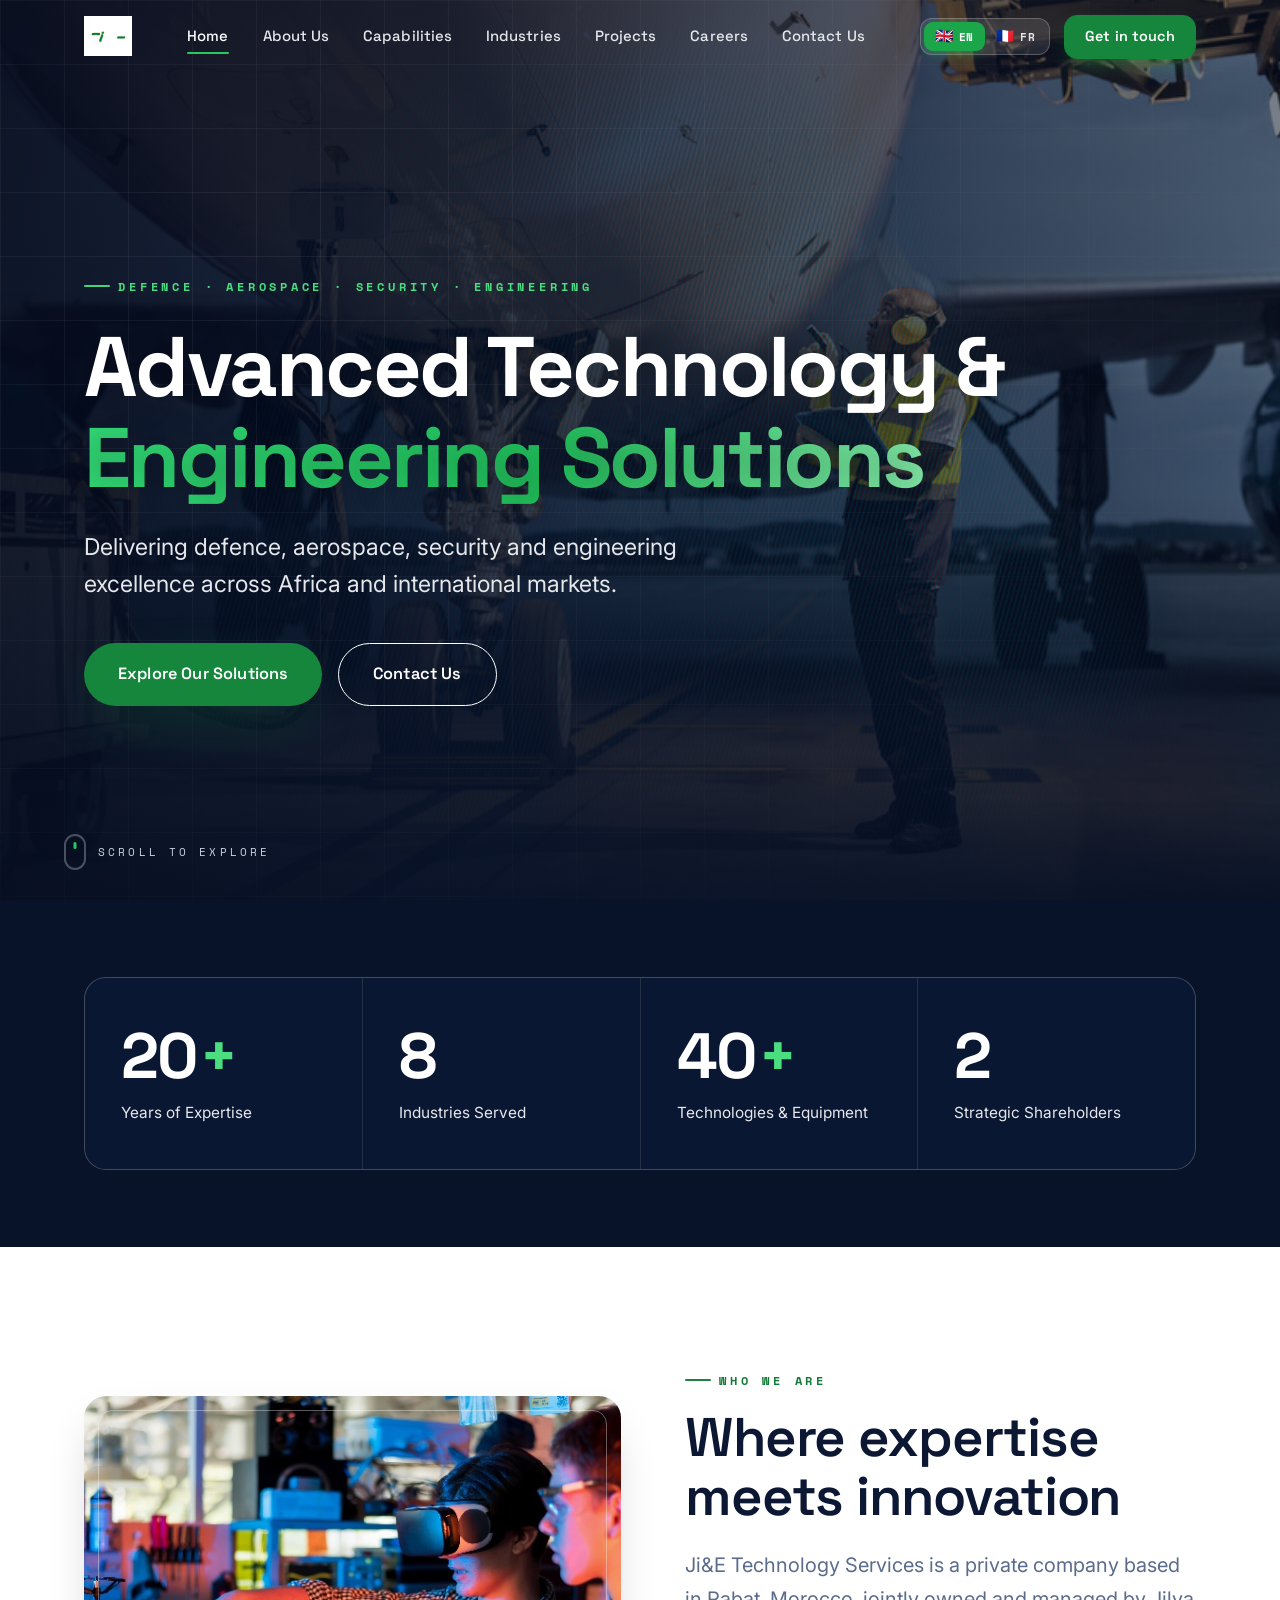
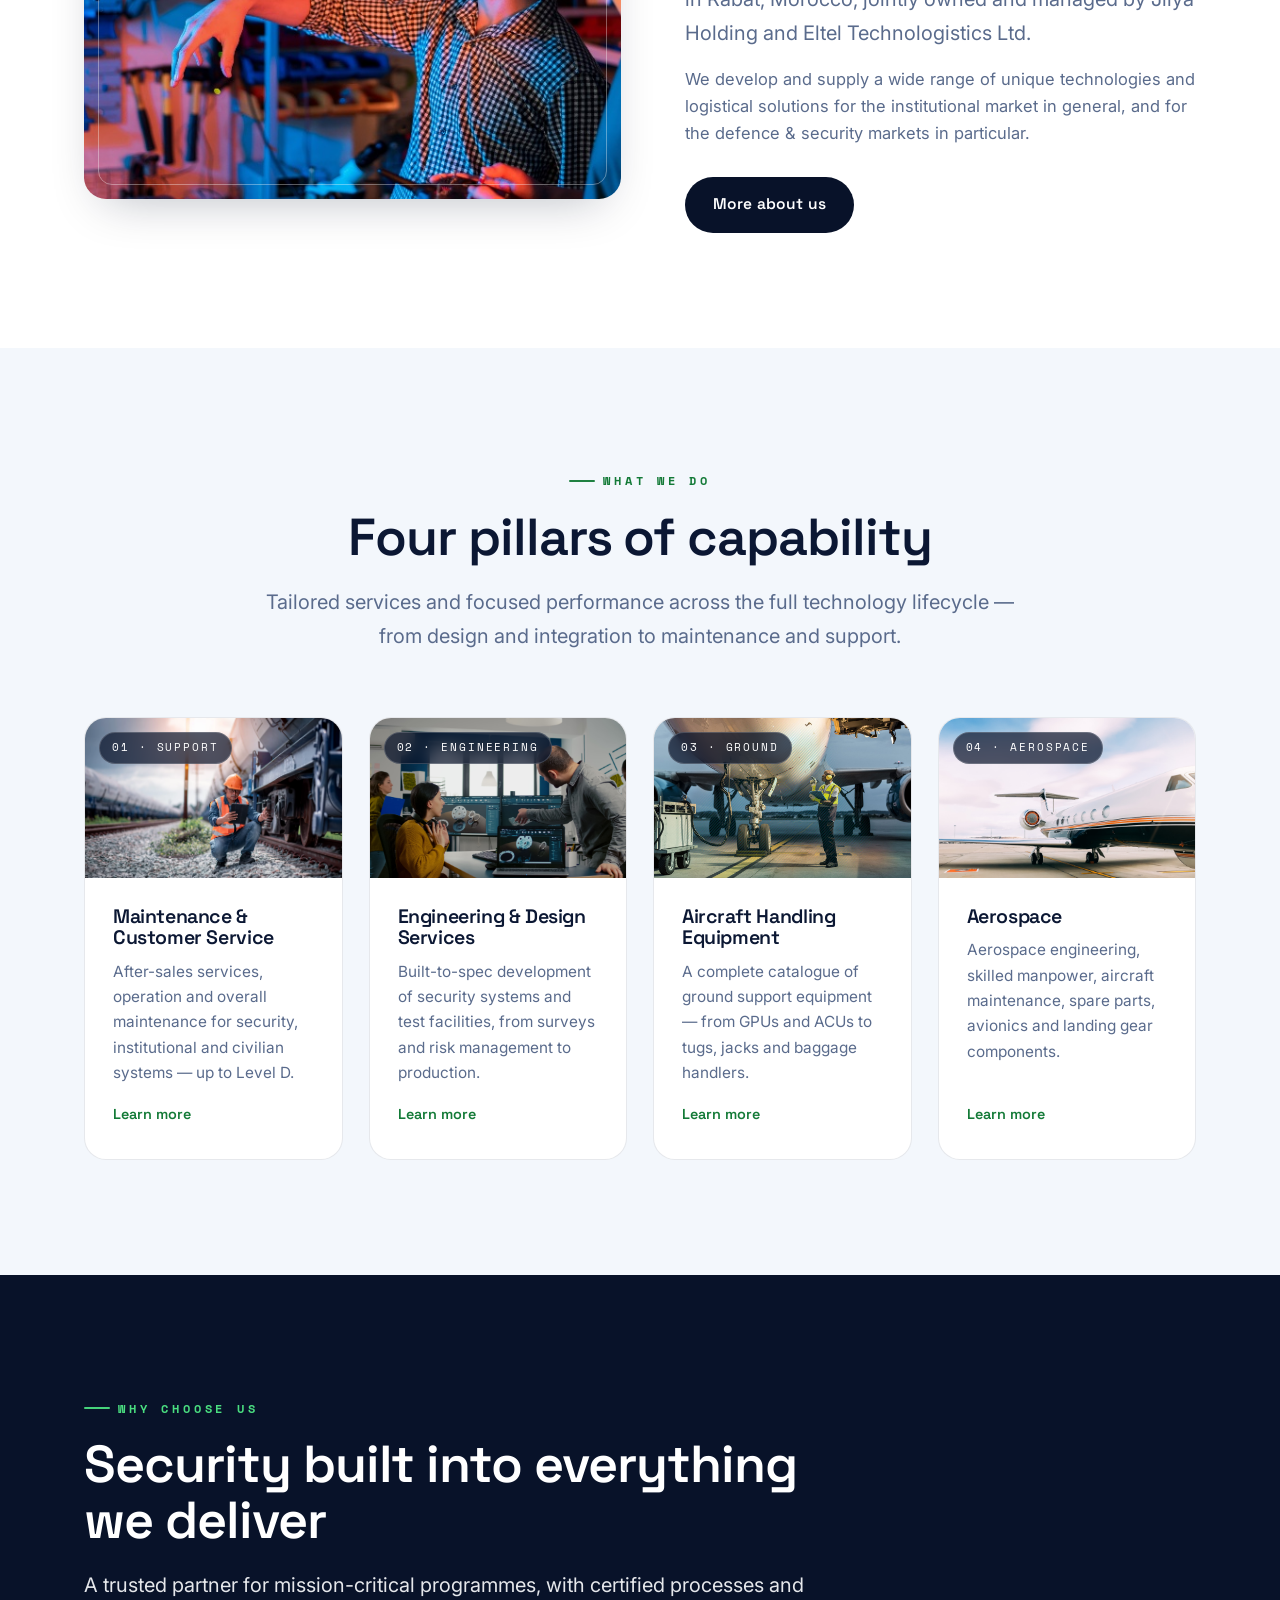
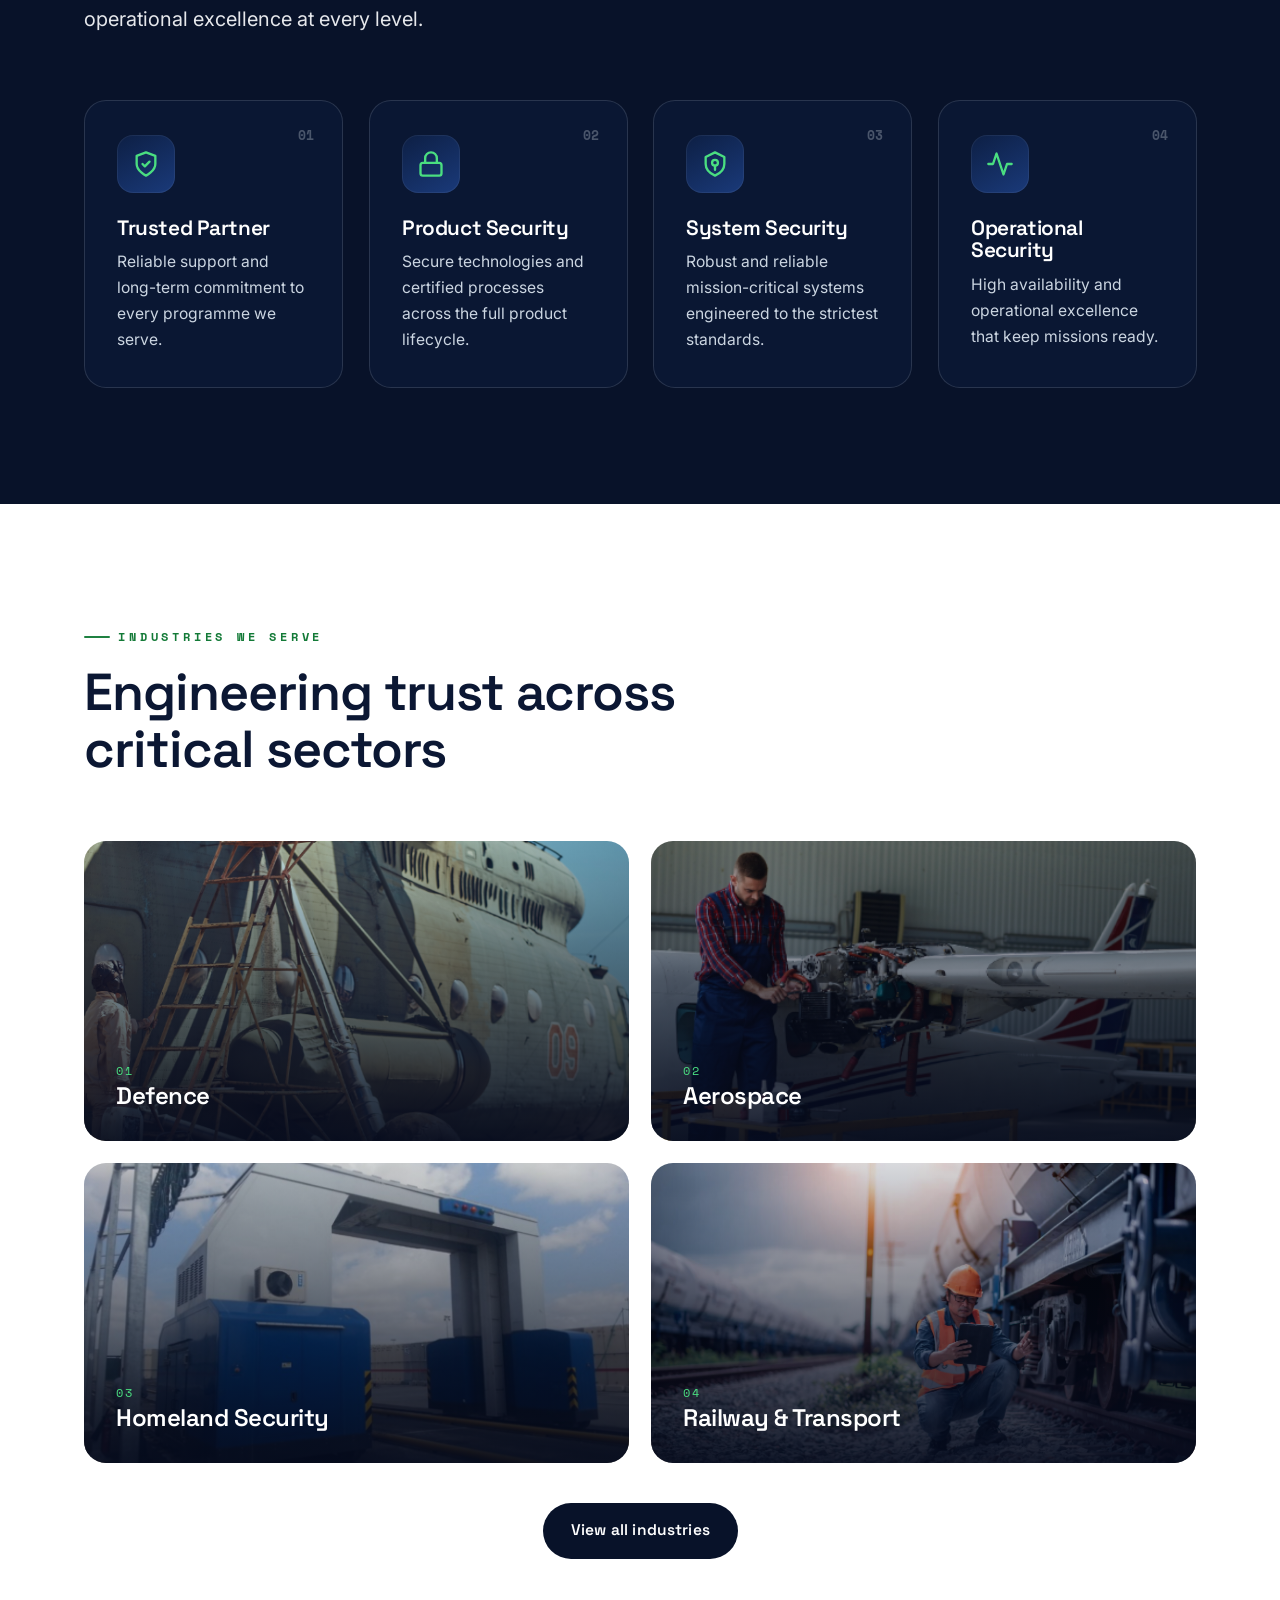
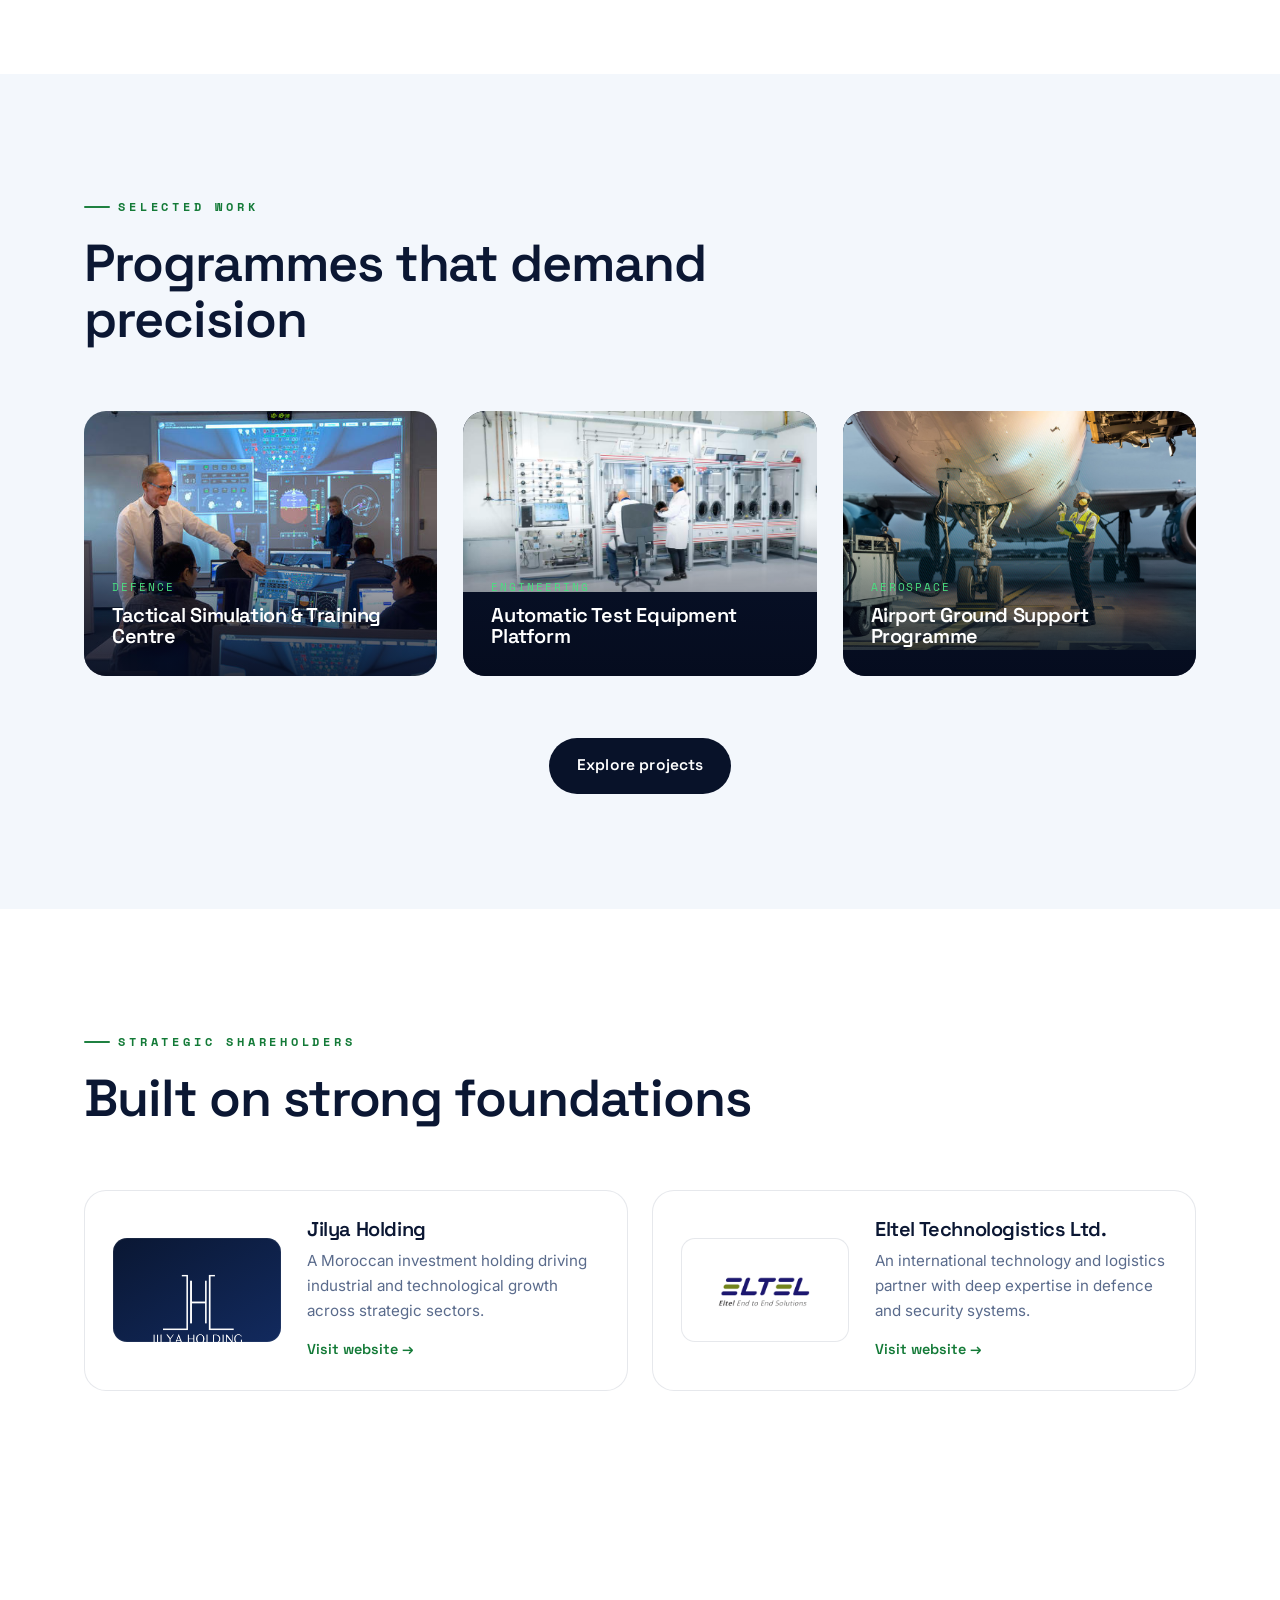
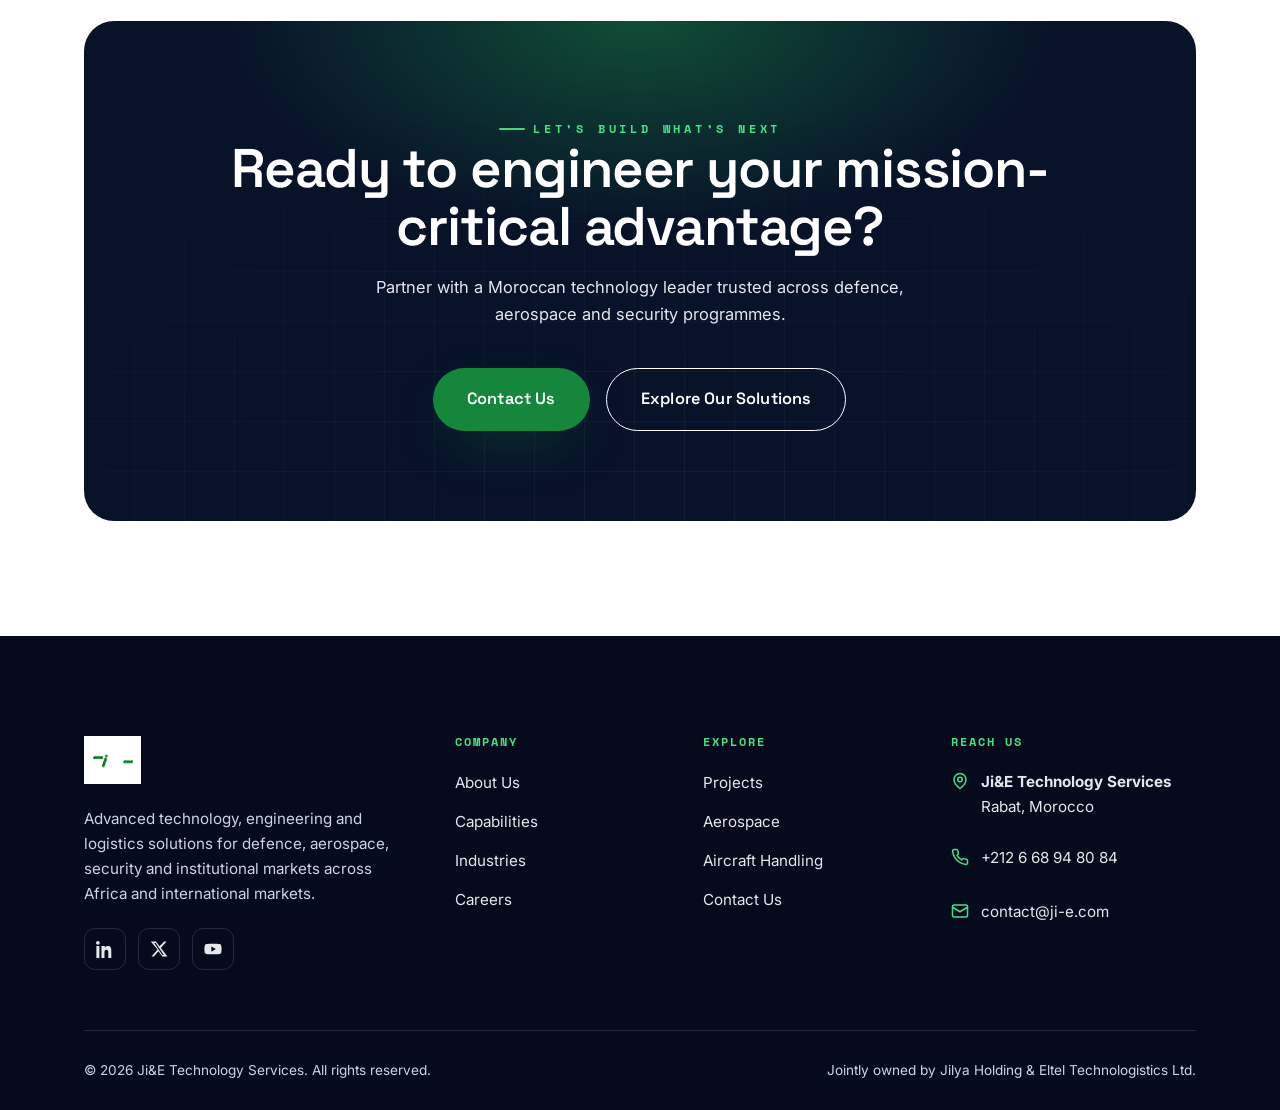
==== commit 3cbf27a2: "UI refresh: white-on-scroll header w/ logo swap, Ji&E casing, real partner logos, military-vehicles " ====
--- a/index.html
+++ b/index.html
@@ -3,8 +3,8 @@
 <head>
 <meta charset="UTF-8" />
 <meta name="viewport" content="width=device-width, initial-scale=1.0" />
-<title>JI&E Technology Services — Advanced Technology & Engineering Solutions</title>
-<meta name="description" content="JI&E Technology Services — advanced defence, aerospace, security and engineering solutions across Morocco, Africa and international markets." />
+<title>Ji&E Technology Services — Advanced Technology & Engineering Solutions</title>
+<meta name="description" content="Ji&E Technology Services — advanced defence, aerospace, security and engineering solutions across Morocco, Africa and international markets." />
 <meta name="keywords" content="Defence Technology Morocco, Aerospace Services Morocco, Engineering Services Morocco, Security Systems Morocco, Aircraft Maintenance Morocco, Defence Industry Africa, Aviation Engineering Africa" />
 <link rel="icon" href="assets/img/logo.png" />
 <link rel="preconnect" href="https://fonts.googleapis.com" />
@@ -70,13 +70,13 @@
   <div class="container">
     <div class="split">
       <div class="split__media reveal">
-        <img src="assets/img/rd-lab.jpg" alt="JI&E engineering and innovation" />
+        <img src="assets/img/rd-lab.jpg" alt="Ji&E engineering and innovation" />
         <span class="frame"></span>
       </div>
       <div>
         <span class="eyebrow reveal" data-i18n="home.intro.eyebrow">Who we are</span>
         <h2 class="title-lg reveal" data-delay="1" style="margin-top:18px" data-i18n="home.intro.title">Where expertise meets innovation</h2>
-        <p class="lead reveal" data-delay="2" style="margin-top:22px" data-i18n="home.intro.p1">JI&E Technology Services is a private company based in Rabat, Morocco, jointly owned and managed by Jilya Holding and Eltel Technologistics Ltd.</p>
+        <p class="lead reveal" data-delay="2" style="margin-top:22px" data-i18n="home.intro.p1">Ji&E Technology Services is a private company based in Rabat, Morocco, jointly owned and managed by Jilya Holding and Eltel Technologistics Ltd.</p>
         <p class="reveal" data-delay="2" style="margin-top:16px;color:var(--muted)" data-i18n="home.intro.p2">We develop and supply a wide range of unique technologies and logistical solutions for the institutional market in general, and for the defence &amp; security markets in particular.</p>
         <div class="reveal" data-delay="3" style="margin-top:30px">
           <a href="about.html" class="btn btn--dark" data-i18n="home.intro.cta">More about us<span></span></a>
@@ -213,28 +213,26 @@
       <h2 data-i18n="home.part.title">Built on strong foundations</h2>
     </div>
     <div class="partner-grid">
-      <div class="partner reveal" data-delay="1">
-        <div class="partner__logo" style="background:linear-gradient(150deg,var(--navy-700),var(--navy-500))">JH</div>
-        <div><h4 data-i18n="home.part.jilya">Jilya Holding</h4><p data-i18n="home.part.jilya.text">A Moroccan investment holding driving industrial and technological growth across strategic sectors.</p></div>
-      </div>
-      <div class="partner reveal" data-delay="2">
-        <div class="partner__logo" style="background:linear-gradient(150deg,var(--green-700),var(--green))">ET</div>
-        <div><h4 data-i18n="home.part.eltel">Eltel Technologistics Ltd.</h4><p data-i18n="home.part.eltel.text">An international technology and logistics partner with deep expertise in defence and security systems.</p></div>
-      </div>
-    </div>
-    <div class="marquee reveal" style="margin-top:54px">
-      <div class="marquee__track">
-        <span class="marquee__item"><span class="d"></span>ISO 9001 Quality</span>
-        <span class="marquee__item"><span class="d"></span>Communications &amp; Cryptography Certified</span>
-        <span class="marquee__item"><span class="d"></span>Level A–D Maintenance</span>
-        <span class="marquee__item"><span class="d"></span>20+ Years Experience</span>
-        <span class="marquee__item"><span class="d"></span>Defence &amp; Civil Markets</span>
-        <span class="marquee__item"><span class="d"></span>ISO 9001 Quality</span>
-        <span class="marquee__item"><span class="d"></span>Communications &amp; Cryptography Certified</span>
-        <span class="marquee__item"><span class="d"></span>Level A–D Maintenance</span>
-        <span class="marquee__item"><span class="d"></span>20+ Years Experience</span>
-        <span class="marquee__item"><span class="d"></span>Defence &amp; Civil Markets</span>
-      </div>
+      <a class="partner reveal" data-delay="1" href="https://www.jilya.org/main/" target="_blank" rel="noopener noreferrer">
+        <div class="partner__plate partner__plate--dark">
+          <img src="assets/img/partner-jilya.png" alt="Jilya Holding" loading="lazy" />
+        </div>
+        <div class="partner__body">
+          <h4 data-i18n="home.part.jilya">Jilya Holding</h4>
+          <p data-i18n="home.part.jilya.text">A Moroccan investment holding driving industrial and technological growth across strategic sectors.</p>
+          <span class="partner__link" data-i18n="home.part.visit">Visit website →</span>
+        </div>
+      </a>
+      <a class="partner reveal" data-delay="2" href="https://eltel.co.il/en/home/" target="_blank" rel="noopener noreferrer">
+        <div class="partner__plate partner__plate--light">
+          <img src="assets/img/partner-eltel.png" alt="Eltel Technologistics" loading="lazy" />
+        </div>
+        <div class="partner__body">
+          <h4 data-i18n="home.part.eltel">Eltel Technologistics Ltd.</h4>
+          <p data-i18n="home.part.eltel.text">An international technology and logistics partner with deep expertise in defence and security systems.</p>
+          <span class="partner__link" data-i18n="home.part.visit">Visit website →</span>
+        </div>
+      </a>
     </div>
   </div>
 </section>
@@ -246,8 +244,8 @@
 <script>
 I18N.add({
   en:{
-    'meta.title':'JI&E Technology Services — Advanced Technology & Engineering Solutions',
-    'meta.desc':'JI&E Technology Services — advanced defence, aerospace, security and engineering solutions across Morocco, Africa and international markets.',
+    'meta.title':'Ji&E Technology Services — Advanced Technology & Engineering Solutions',
+    'meta.desc':'Ji&E Technology Services — advanced defence, aerospace, security and engineering solutions across Morocco, Africa and international markets.',
     'home.hero.eyebrow':'Defence · Aerospace · Security · Engineering',
     'home.hero.title':'Advanced Technology &amp; <span class="text-grad">Engineering Solutions</span>',
     'home.hero.sub':'Delivering defence, aerospace, security and engineering excellence across Africa and international markets.',
@@ -258,7 +256,7 @@
     'home.stat.owners':'Strategic Shareholders',
     'home.intro.eyebrow':'Who we are',
     'home.intro.title':'Where expertise meets innovation',
-    'home.intro.p1':'JI&E Technology Services is a private company based in Rabat, Morocco, jointly owned and managed by Jilya Holding and Eltel Technologistics Ltd.',
+    'home.intro.p1':'Ji&E Technology Services is a private company based in Rabat, Morocco, jointly owned and managed by Jilya Holding and Eltel Technologistics Ltd.',
     'home.intro.p2':'We develop and supply a wide range of unique technologies and logistical solutions for the institutional market in general, and for the defence &amp; security markets in particular.',
     'home.intro.cta':'More about us',
     'home.cap.eyebrow':'What we do',
@@ -296,13 +294,14 @@
     'home.part.eyebrow':'Strategic shareholders','home.part.title':'Built on strong foundations',
     'home.part.jilya':'Jilya Holding','home.part.jilya.text':'A Moroccan investment holding driving industrial and technological growth across strategic sectors.',
     'home.part.eltel':'Eltel Technologistics Ltd.','home.part.eltel.text':'An international technology and logistics partner with deep expertise in defence and security systems.',
+    'home.part.visit':'Visit website →',
     'ind.defence':'Defence','ind.aerospace':'Aerospace','ind.security':'Homeland Security','ind.railway':'Railway &amp; Transport',
     'proj.cat.defence':'Defence','proj.cat.engineering':'Engineering','proj.cat.aerospace':'Aerospace',
     'cap.tab.aerospace':'Aerospace','cap.tab.handling':'Aircraft Handling'
   },
   fr:{
-    'meta.title':'JI&E Technology Services — Solutions technologiques et d’ingénierie avancées',
-    'meta.desc':'JI&E Technology Services — solutions avancées en défense, aérospatial, sécurité et ingénierie au Maroc, en Afrique et à l’international.',
+    'meta.title':'Ji&E Technology Services — Solutions technologiques et d’ingénierie avancées',
+    'meta.desc':'Ji&E Technology Services — solutions avancées en défense, aérospatial, sécurité et ingénierie au Maroc, en Afrique et à l’international.',
     'home.hero.eyebrow':'Défense · Aérospatial · Sécurité · Ingénierie',
     'home.hero.title':'Solutions technologiques &amp; <span class="text-grad">d’ingénierie avancées</span>',
     'home.hero.sub':'L’excellence en défense, aérospatial, sécurité et ingénierie, au service de l’Afrique et des marchés internationaux.',
@@ -313,7 +312,7 @@
     'home.stat.owners':'Actionnaires stratégiques',
     'home.intro.eyebrow':'Qui sommes-nous',
     'home.intro.title':'Là où l’expertise rencontre l’innovation',
-    'home.intro.p1':'JI&E Technology Services est une société privée basée à Rabat, au Maroc, détenue et gérée conjointement par Jilya Holding et Eltel Technologistics Ltd.',
+    'home.intro.p1':'Ji&E Technology Services est une société privée basée à Rabat, au Maroc, détenue et gérée conjointement par Jilya Holding et Eltel Technologistics Ltd.',
     'home.intro.p2':'Nous développons et fournissons une large gamme de technologies et de solutions logistiques uniques pour le marché institutionnel en général, et pour les marchés de la défense &amp; de la sécurité en particulier.',
     'home.intro.cta':'En savoir plus sur nous',
     'home.cap.eyebrow':'Notre métier',
@@ -351,6 +350,7 @@
     'home.part.eyebrow':'Actionnaires stratégiques','home.part.title':'Bâtie sur des fondations solides',
     'home.part.jilya':'Jilya Holding','home.part.jilya.text':'Un holding d’investissement marocain qui stimule la croissance industrielle et technologique dans des secteurs stratégiques.',
     'home.part.eltel':'Eltel Technologistics Ltd.','home.part.eltel.text':'Un partenaire international en technologie et logistique, doté d’une forte expertise des systèmes de défense et de sécurité.',
+    'home.part.visit':'Visiter le site →',
     'ind.defence':'Défense','ind.aerospace':'Aérospatial','ind.security':'Sécurité intérieure','ind.railway':'Ferroviaire &amp; transport',
     'proj.cat.defence':'Défense','proj.cat.engineering':'Ingénierie','proj.cat.aerospace':'Aérospatial',
     'cap.tab.aerospace':'Aérospatial','cap.tab.handling':'Servitude aéronautique'
--- a/assets/css/style.css
+++ b/assets/css/style.css
@@ -194,18 +194,22 @@
 }
 @keyframes headerDrop{from{opacity:0;transform:translateY(-100%)}to{opacity:1;transform:none}}
 .site-header .container{display:flex;align-items:center;justify-content:space-between;width:100%;gap:28px}
-/* premium dark glassmorphism on scroll (and for solid pages) */
+/* white, frosted header on scroll (and for solid pages) */
 .site-header.scrolled,.site-header.solid{
-  background:var(--glass);
-  backdrop-filter:blur(14px) saturate(1.3);
-  -webkit-backdrop-filter:blur(14px) saturate(1.3);
+  background:rgba(255,255,255,.9);
+  backdrop-filter:blur(16px) saturate(1.5);
+  -webkit-backdrop-filter:blur(16px) saturate(1.5);
   height:62px;
-  border-color:var(--glass-line);
-  box-shadow:0 16px 44px -28px rgba(0,0,0,.75);
-}
-.brand{display:flex;align-items:center;gap:12px;flex-shrink:0;z-index:2}
-.brand img{height:40px;width:auto;transition:height .35s var(--ease)}
-.scrolled .brand img,.solid .brand img{height:34px}
+  border-color:var(--line);
+  box-shadow:0 12px 40px -26px rgba(8,18,41,.45);
+}
+/* brand logo crossfade: white reverse over hero → full-colour official logo on white */
+.brand{position:relative;display:flex;align-items:center;flex-shrink:0;z-index:2;height:40px;transition:height .35s var(--ease)}
+.scrolled .brand,.solid .brand{height:34px}
+.brand img{height:100%;width:auto;transition:opacity .35s var(--ease)}
+.brand .logo-dark{position:absolute;left:0;top:0;opacity:0}
+.scrolled .brand .logo-light,.solid .brand .logo-light{opacity:0}
+.scrolled .brand .logo-dark,.solid .brand .logo-dark{opacity:1}
 
 /* nav links */
 .nav{display:flex;align-items:center;gap:4px}
@@ -223,26 +227,36 @@
 .nav a:hover{color:#fff}
 .nav a:hover::after,.nav a.active::after{transform:scaleX(1)}
 .nav a.active{color:#fff}
+/* dark links once header turns white */
+.site-header.scrolled .nav a,.site-header.solid .nav a{color:var(--ink)}
+.site-header.scrolled .nav a:hover,.site-header.solid .nav a:hover,
+.site-header.scrolled .nav a.active,.site-header.solid .nav a.active{color:var(--navy-700)}
 
 .header-right{display:flex;align-items:center;gap:14px;z-index:2}
 
-/* language switcher — dark glass, all states */
-.lang{display:flex;align-items:center;background:rgba(255,255,255,.07);border:1px solid rgba(255,255,255,.16);border-radius:12px;padding:3px;backdrop-filter:blur(6px)}
+/* language switcher — light glass over hero → solid on white */
+.lang{display:flex;align-items:center;background:rgba(255,255,255,.1);border:1px solid rgba(255,255,255,.22);border-radius:12px;padding:3px;backdrop-filter:blur(6px)}
 .lang button{
   font-family:var(--font-mono);font-size:.71rem;font-weight:700;letter-spacing:.06em;
-  padding:6px 11px;border-radius:9px;color:var(--d-muted);display:flex;align-items:center;gap:5px;
+  padding:6px 11px;border-radius:9px;color:var(--d-soft);display:flex;align-items:center;gap:5px;
   transition:.25s;
 }
 .lang button:hover{color:#fff}
 .lang button.active{background:var(--green);color:#fff;box-shadow:0 4px 14px -5px rgba(28,166,74,.7)}
 .lang .flag{font-size:.92rem;line-height:1}
-
-/* mobile toggle — white in all header states */
+.scrolled .lang,.solid .lang{background:var(--bg-alt);border-color:var(--line)}
+.scrolled .lang button,.solid .lang button{color:var(--muted)}
+.scrolled .lang button:hover,.solid .lang button:hover{color:var(--navy-700)}
+.scrolled .lang button.active,.solid .lang button.active{color:#fff}
+
+/* mobile toggle — white over hero, dark on white header, white when drawer open */
 .nav-toggle{display:none;width:46px;height:46px;border-radius:12px;position:relative;z-index:1100}
 .nav-toggle span{position:absolute;left:11px;right:11px;height:2px;background:#fff;border-radius:2px;transition:.3s var(--ease)}
 .nav-toggle span:nth-child(1){top:16px}
 .nav-toggle span:nth-child(2){top:23px}
 .nav-toggle span:nth-child(3){top:30px}
+.scrolled .nav-toggle span,.solid .nav-toggle span{background:var(--ink)}
+.menu-open .nav-toggle span,.menu-open.scrolled .nav-toggle span{background:#fff}
 .menu-open .nav-toggle span:nth-child(1){top:23px;transform:rotate(45deg)}
 .menu-open .nav-toggle span:nth-child(2){opacity:0}
 .menu-open .nav-toggle span:nth-child(3){top:23px;transform:rotate(-45deg)}
@@ -578,26 +592,35 @@
 .job__meta span{display:flex;align-items:center;gap:6px}
 .job__meta .dot{width:6px;height:6px;border-radius:50%;background:var(--green)}
 .job h4{font-size:1.2rem}
+.job__desc{margin-top:8px;color:var(--muted);font-size:.95rem;max-width:64ch}
+@media(max-width:640px){.job{grid-template-columns:1fr}.job .btn{justify-self:start}}
 
 /* ============================================================
    PARTNERS / LOGOS
    ============================================================ */
 .partner-grid{display:grid;grid-template-columns:repeat(2,1fr);gap:24px}
 .partner{
-  padding:38px;border:1px solid var(--line);border-radius:var(--r-lg);background:var(--bg);
-  display:flex;gap:22px;align-items:flex-start;transition:.4s;
-}
-.partner:hover{box-shadow:var(--sh);transform:translateY(-5px)}
-.partner__logo{flex-shrink:0;width:64px;height:64px;border-radius:16px;display:grid;place-items:center;font-family:var(--font-head);font-weight:700;font-size:1.5rem;color:#fff}
+  padding:28px;border:1px solid var(--line);border-radius:var(--r-lg);background:var(--bg);
+  display:flex;gap:26px;align-items:center;transition:transform .4s var(--ease),box-shadow .4s var(--ease),border-color .4s;
+}
+.partner:hover{box-shadow:var(--sh);transform:translateY(-5px);border-color:transparent}
+.partner__plate{
+  flex-shrink:0;width:168px;height:104px;border-radius:14px;
+  display:grid;place-items:center;padding:18px;overflow:hidden;
+}
+.partner__plate img{max-width:100%;max-height:100%;width:auto;height:auto;object-fit:contain;display:block;transition:transform .5s var(--ease)}
+.partner:hover .partner__plate img{transform:scale(1.05)}
+.partner__plate--dark{background:linear-gradient(150deg,var(--navy-850),var(--navy-700));box-shadow:inset 0 0 0 1px rgba(255,255,255,.06)}
+.partner__plate--light{background:#fff;border:1px solid var(--line)}
+.partner__body{min-width:0}
 .partner h4{font-size:1.25rem;margin-bottom:8px}
 .partner p{color:var(--muted);font-size:.95rem}
-
-/* marquee of certifications */
-.marquee{overflow:hidden;-webkit-mask-image:linear-gradient(90deg,transparent,#000 8%,#000 92%,transparent);mask-image:linear-gradient(90deg,transparent,#000 8%,#000 92%,transparent)}
-.marquee__track{display:flex;gap:60px;width:max-content;animation:marquee 32s linear infinite}
-.marquee:hover .marquee__track{animation-play-state:paused}
-.marquee__item{font-family:var(--font-head);font-weight:600;font-size:1.15rem;color:var(--muted-soft);display:flex;align-items:center;gap:14px;white-space:nowrap}
-.marquee__item .d{width:7px;height:7px;border-radius:50%;background:var(--green)}
+.partner__link{display:inline-flex;margin-top:14px;font-family:var(--font-head);font-weight:600;font-size:.9rem;color:var(--green-700);transition:gap .3s,transform .3s}
+.partner:hover .partner__link{transform:translateX(4px)}
+@media(max-width:560px){
+  .partner{flex-direction:column;align-items:flex-start;text-align:left}
+  .partner__plate{width:100%}
+}
 @keyframes marquee{to{transform:translateX(-50%)}}
 
 /* ============================================================
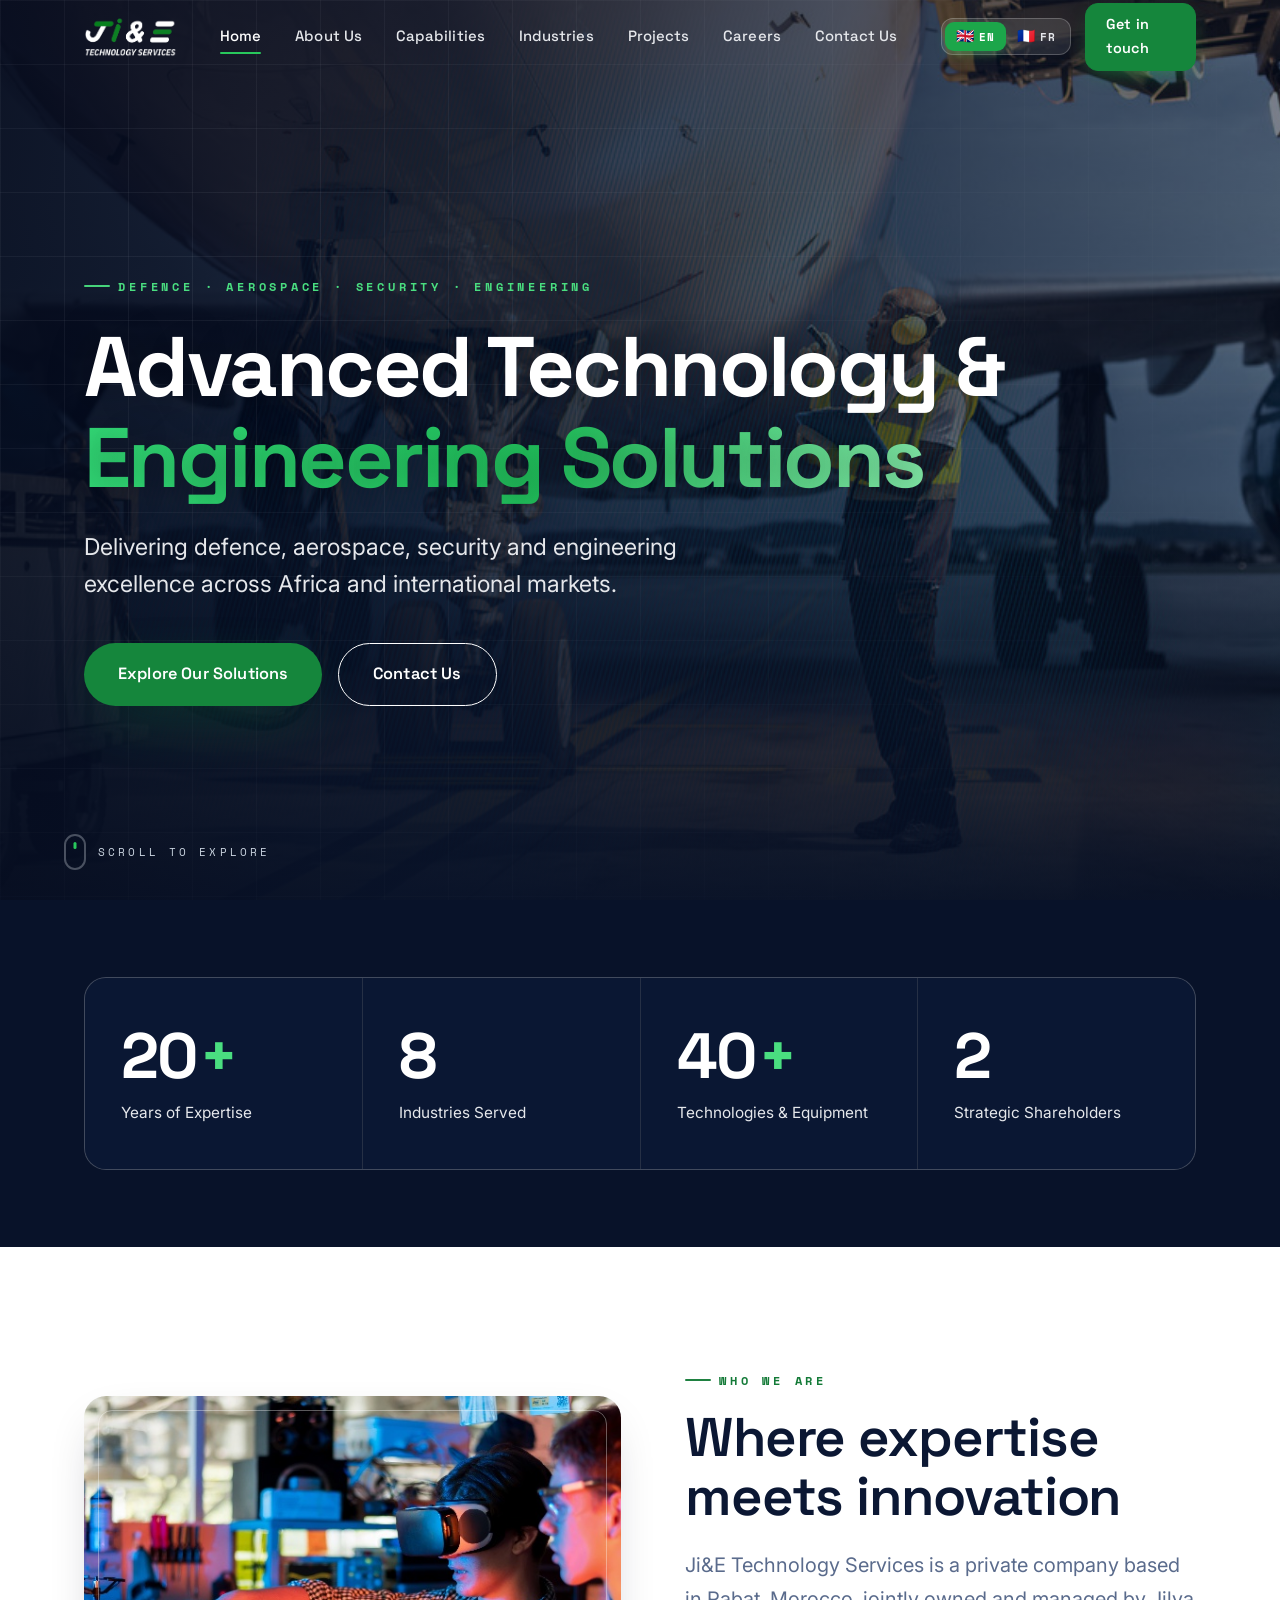
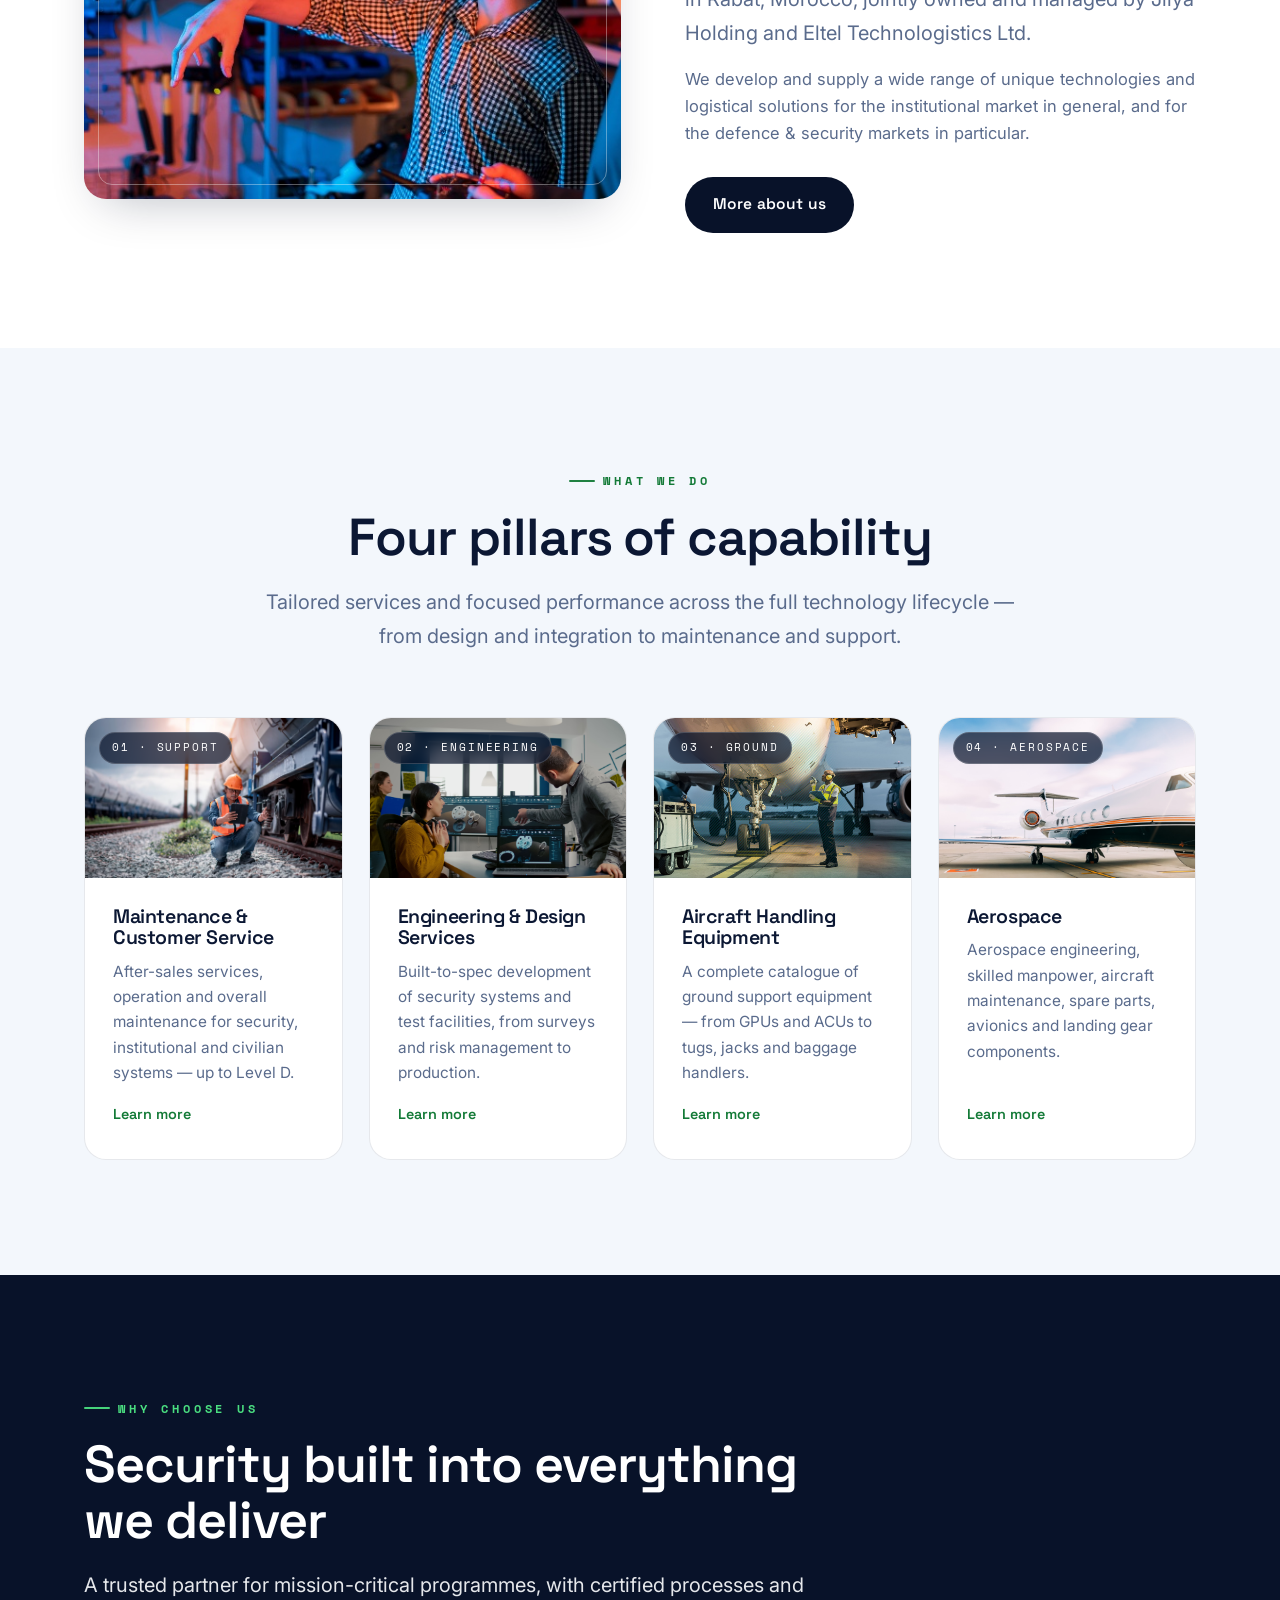
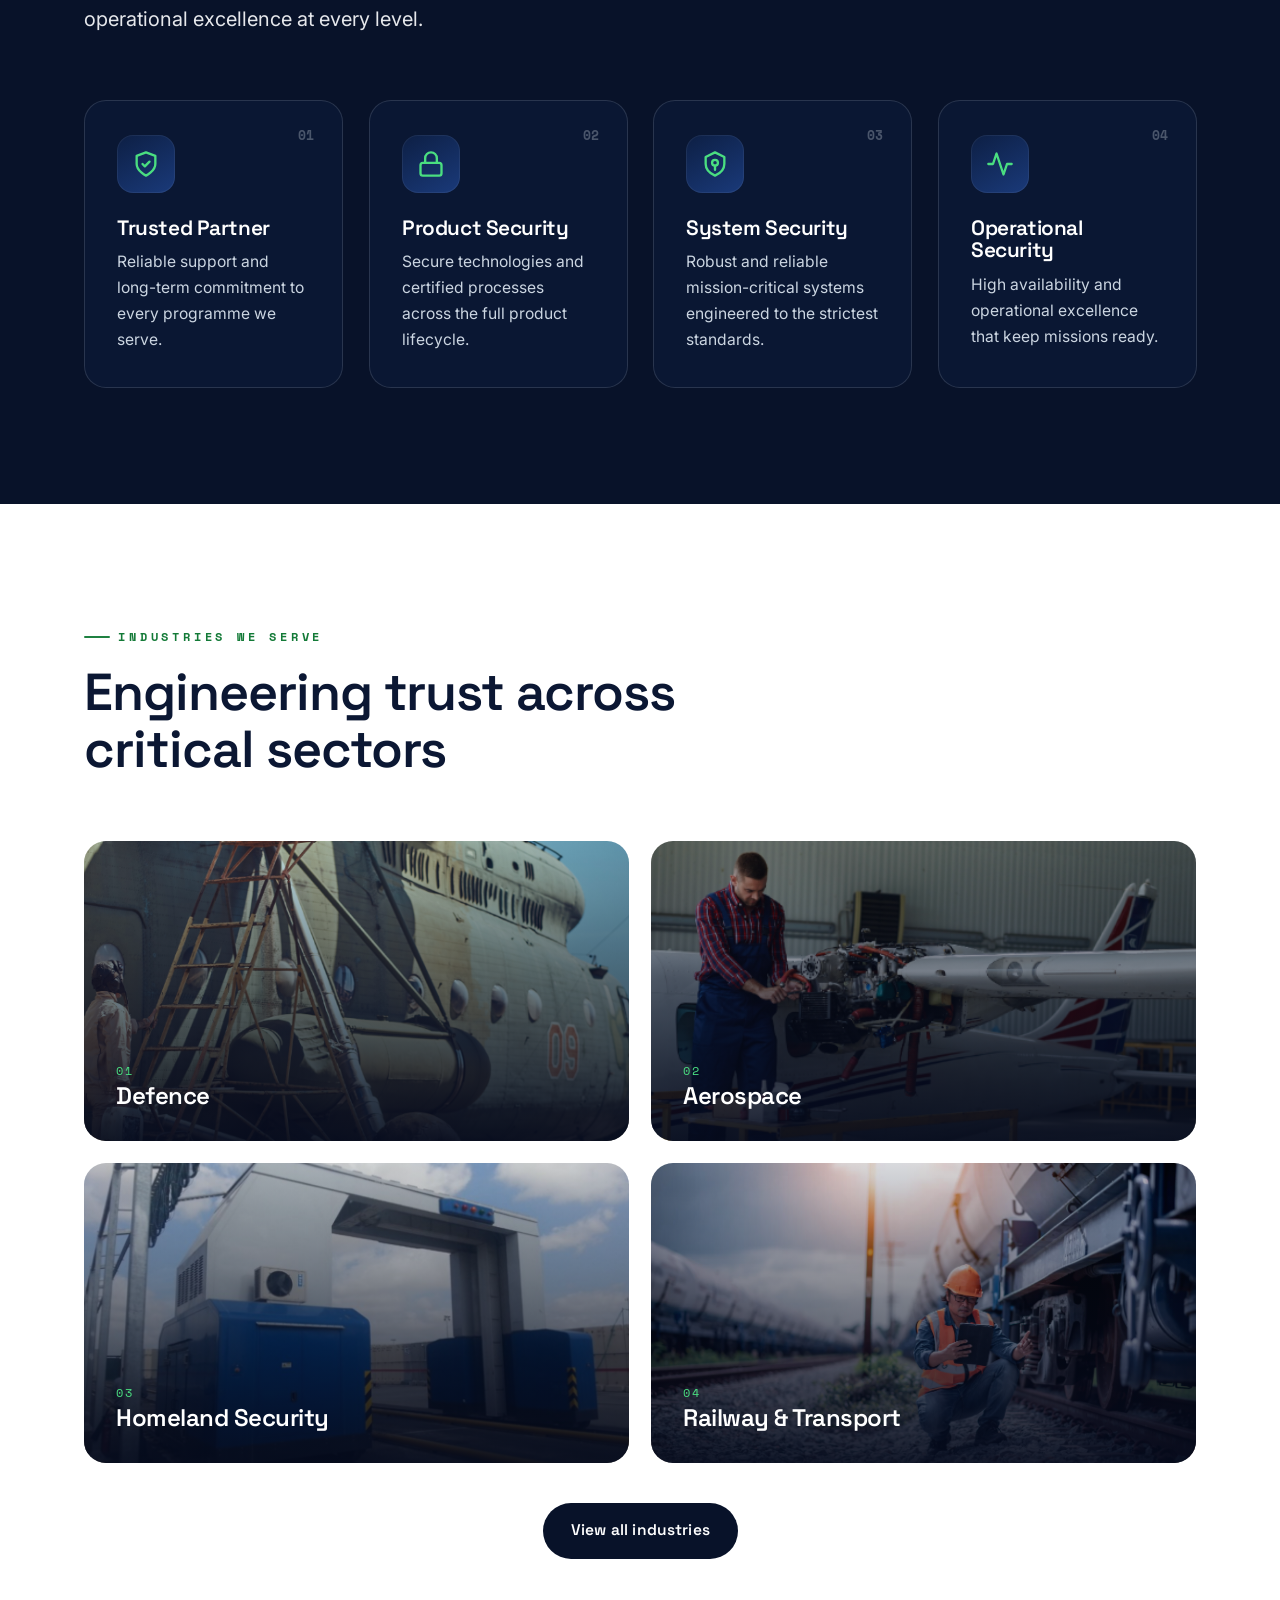
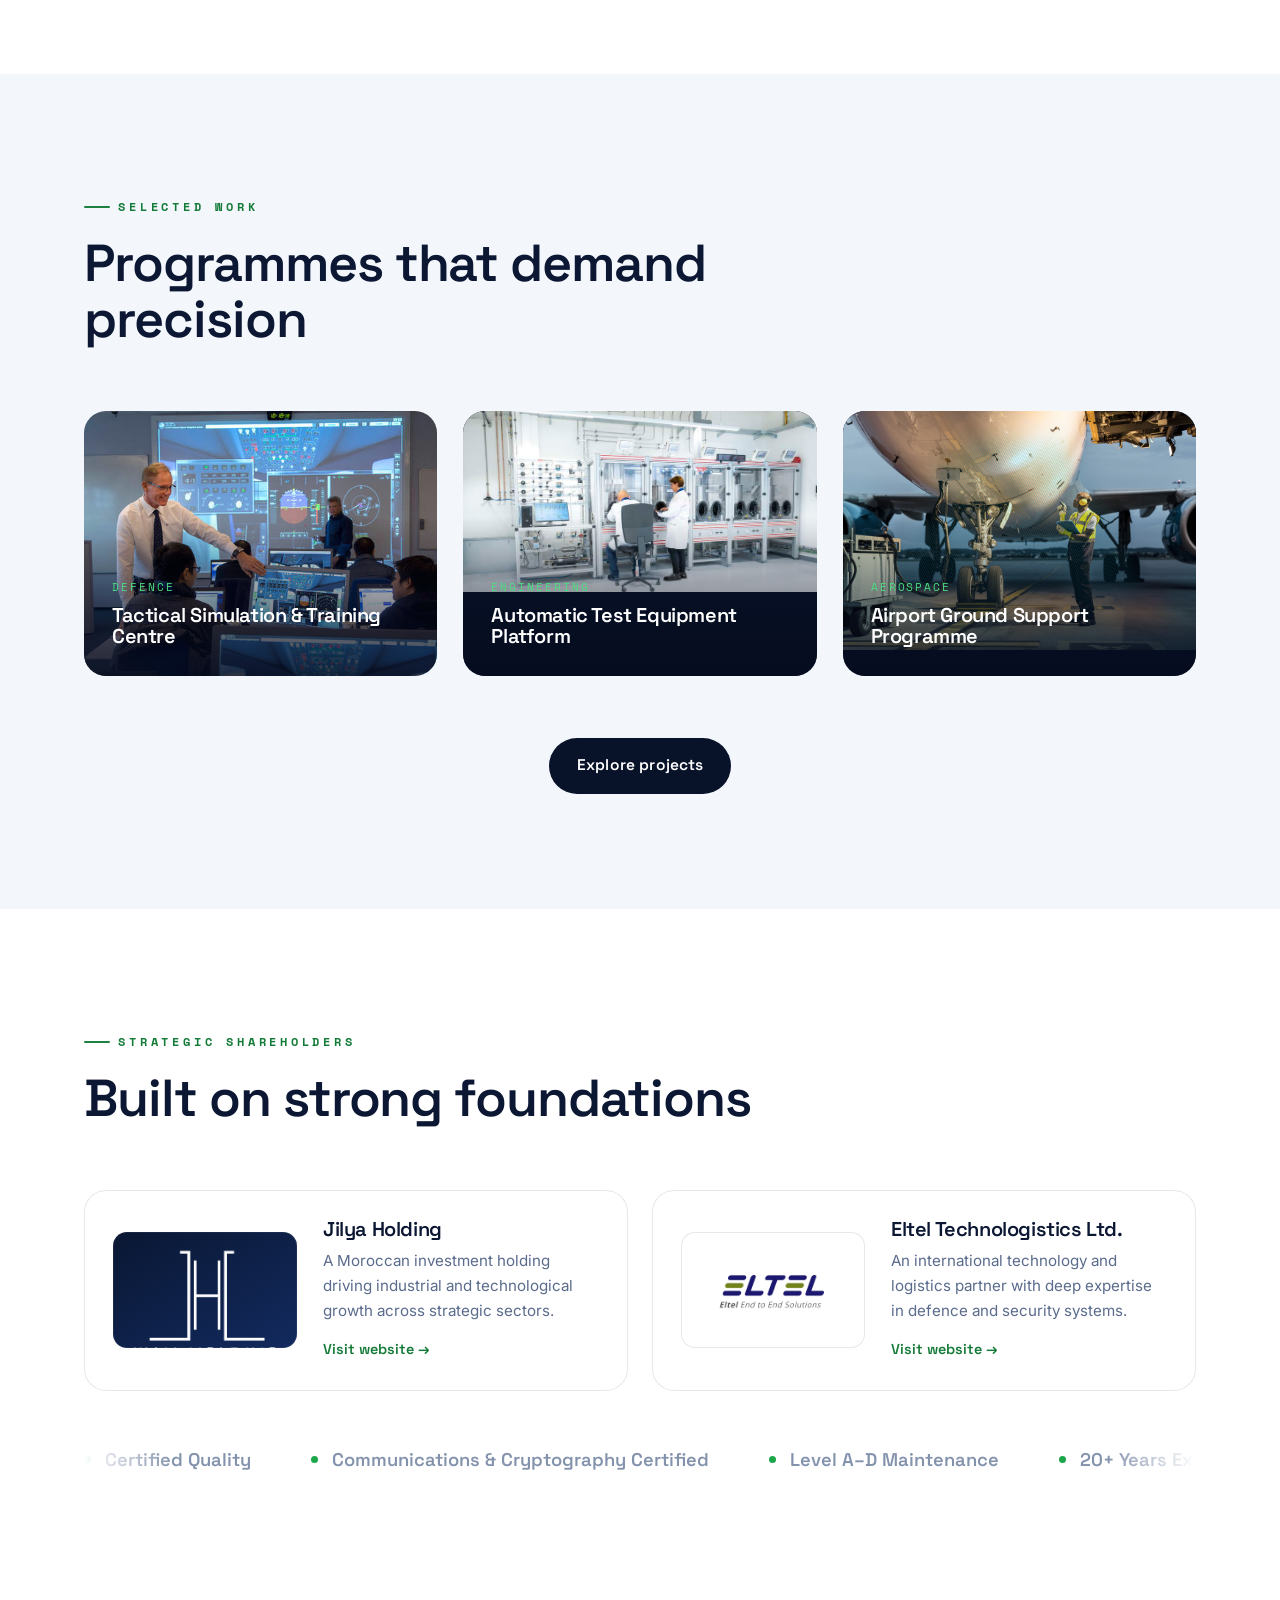
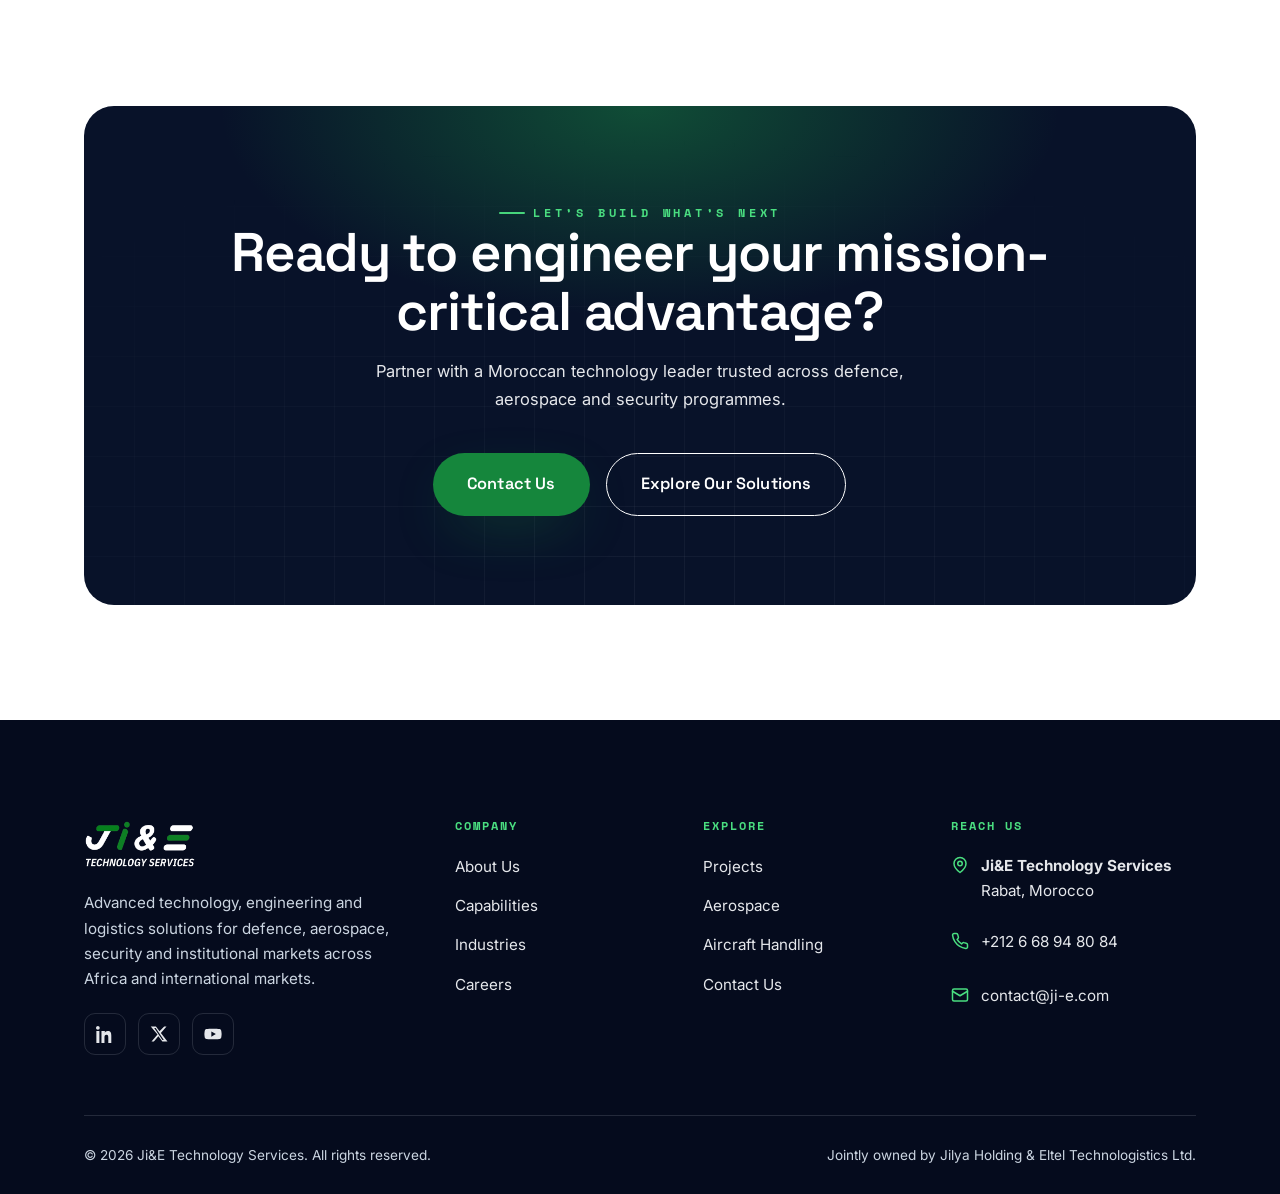
==== commit f08da517: "Restore certifications marquee on home (without ISO 9001), bilingual" ====
--- a/index.html
+++ b/index.html
@@ -233,6 +233,20 @@
           <span class="partner__link" data-i18n="home.part.visit">Visit website →</span>
         </div>
       </a>
+    </div>
+    <div class="marquee reveal" style="margin-top:54px">
+      <div class="marquee__track">
+        <span class="marquee__item"><span class="d"></span><span data-i18n="home.cert.q">Certified Quality</span></span>
+        <span class="marquee__item"><span class="d"></span><span data-i18n="home.cert.crypto">Communications &amp; Cryptography Certified</span></span>
+        <span class="marquee__item"><span class="d"></span><span data-i18n="home.cert.level">Level A–D Maintenance</span></span>
+        <span class="marquee__item"><span class="d"></span><span data-i18n="home.cert.exp">20+ Years Experience</span></span>
+        <span class="marquee__item"><span class="d"></span><span data-i18n="home.cert.markets">Defence &amp; Civil Markets</span></span>
+        <span class="marquee__item"><span class="d"></span><span data-i18n="home.cert.q">Certified Quality</span></span>
+        <span class="marquee__item"><span class="d"></span><span data-i18n="home.cert.crypto">Communications &amp; Cryptography Certified</span></span>
+        <span class="marquee__item"><span class="d"></span><span data-i18n="home.cert.level">Level A–D Maintenance</span></span>
+        <span class="marquee__item"><span class="d"></span><span data-i18n="home.cert.exp">20+ Years Experience</span></span>
+        <span class="marquee__item"><span class="d"></span><span data-i18n="home.cert.markets">Defence &amp; Civil Markets</span></span>
+      </div>
     </div>
   </div>
 </section>
@@ -295,6 +309,11 @@
     'home.part.jilya':'Jilya Holding','home.part.jilya.text':'A Moroccan investment holding driving industrial and technological growth across strategic sectors.',
     'home.part.eltel':'Eltel Technologistics Ltd.','home.part.eltel.text':'An international technology and logistics partner with deep expertise in defence and security systems.',
     'home.part.visit':'Visit website →',
+    'home.cert.q':'Certified Quality',
+    'home.cert.crypto':'Communications &amp; Cryptography Certified',
+    'home.cert.level':'Level A–D Maintenance',
+    'home.cert.exp':'20+ Years Experience',
+    'home.cert.markets':'Defence &amp; Civil Markets',
     'ind.defence':'Defence','ind.aerospace':'Aerospace','ind.security':'Homeland Security','ind.railway':'Railway &amp; Transport',
     'proj.cat.defence':'Defence','proj.cat.engineering':'Engineering','proj.cat.aerospace':'Aerospace',
     'cap.tab.aerospace':'Aerospace','cap.tab.handling':'Aircraft Handling'
@@ -351,6 +370,11 @@
     'home.part.jilya':'Jilya Holding','home.part.jilya.text':'Un holding d’investissement marocain qui stimule la croissance industrielle et technologique dans des secteurs stratégiques.',
     'home.part.eltel':'Eltel Technologistics Ltd.','home.part.eltel.text':'Un partenaire international en technologie et logistique, doté d’une forte expertise des systèmes de défense et de sécurité.',
     'home.part.visit':'Visiter le site →',
+    'home.cert.q':'Qualité certifiée',
+    'home.cert.crypto':'Communications &amp; cryptographie certifiées',
+    'home.cert.level':'Maintenance niveaux A–D',
+    'home.cert.exp':'Plus de 20 ans d’expérience',
+    'home.cert.markets':'Marchés défense &amp; civils',
     'ind.defence':'Défense','ind.aerospace':'Aérospatial','ind.security':'Sécurité intérieure','ind.railway':'Ferroviaire &amp; transport',
     'proj.cat.defence':'Défense','proj.cat.engineering':'Ingénierie','proj.cat.aerospace':'Aérospatial',
     'cap.tab.aerospace':'Aérospatial','cap.tab.handling':'Servitude aéronautique'
--- a/assets/css/style.css
+++ b/assets/css/style.css
@@ -605,8 +605,8 @@
 }
 .partner:hover{box-shadow:var(--sh);transform:translateY(-5px);border-color:transparent}
 .partner__plate{
-  flex-shrink:0;width:168px;height:104px;border-radius:14px;
-  display:grid;place-items:center;padding:18px;overflow:hidden;
+  flex-shrink:0;width:184px;height:116px;border-radius:14px;
+  display:grid;place-items:center;padding:16px;overflow:hidden;
 }
 .partner__plate img{max-width:100%;max-height:100%;width:auto;height:auto;object-fit:contain;display:block;transition:transform .5s var(--ease)}
 .partner:hover .partner__plate img{transform:scale(1.05)}
@@ -621,6 +621,12 @@
   .partner{flex-direction:column;align-items:flex-start;text-align:left}
   .partner__plate{width:100%}
 }
+/* certifications marquee */
+.marquee{overflow:hidden;-webkit-mask-image:linear-gradient(90deg,transparent,#000 8%,#000 92%,transparent);mask-image:linear-gradient(90deg,transparent,#000 8%,#000 92%,transparent)}
+.marquee__track{display:flex;gap:60px;width:max-content;animation:marquee 32s linear infinite}
+.marquee:hover .marquee__track{animation-play-state:paused}
+.marquee__item{font-family:var(--font-head);font-weight:600;font-size:1.15rem;color:var(--muted-soft);display:flex;align-items:center;gap:14px;white-space:nowrap}
+.marquee__item .d{width:7px;height:7px;border-radius:50%;background:var(--green)}
 @keyframes marquee{to{transform:translateX(-50%)}}
 
 /* ============================================================
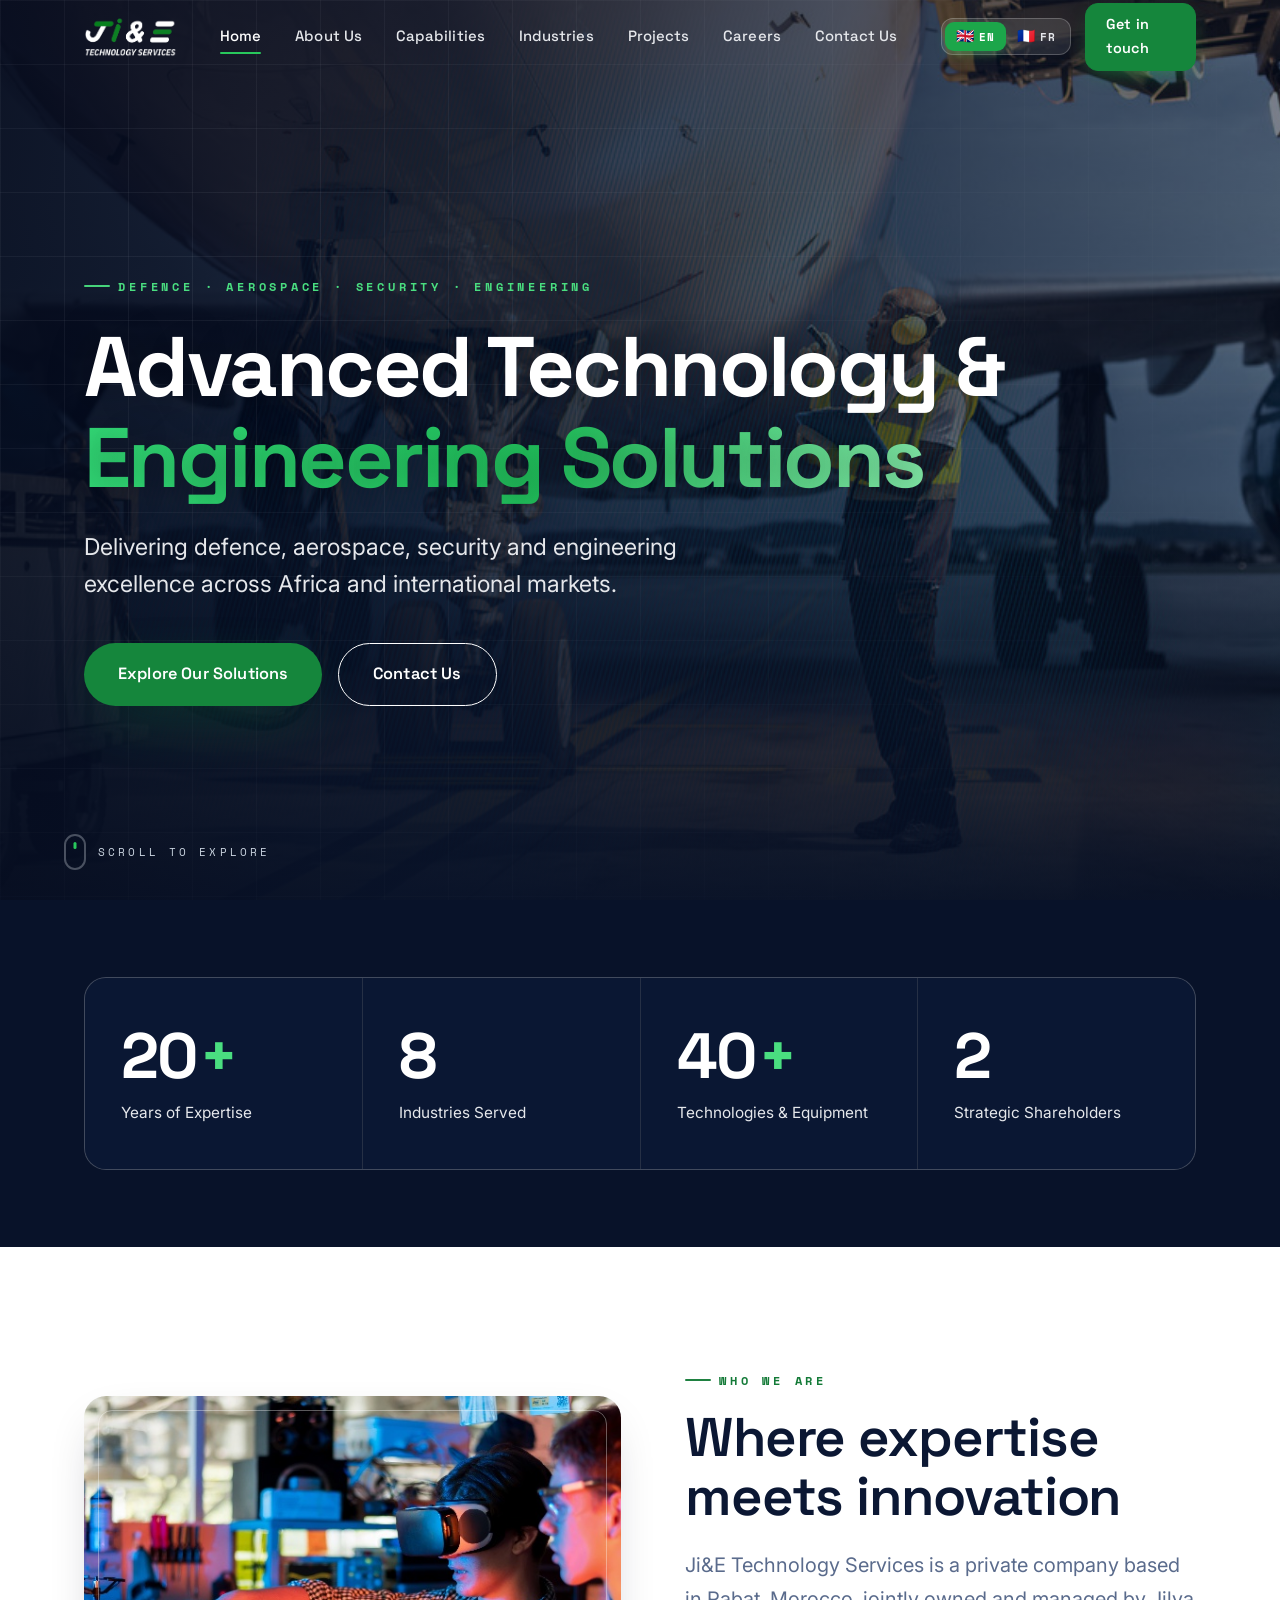
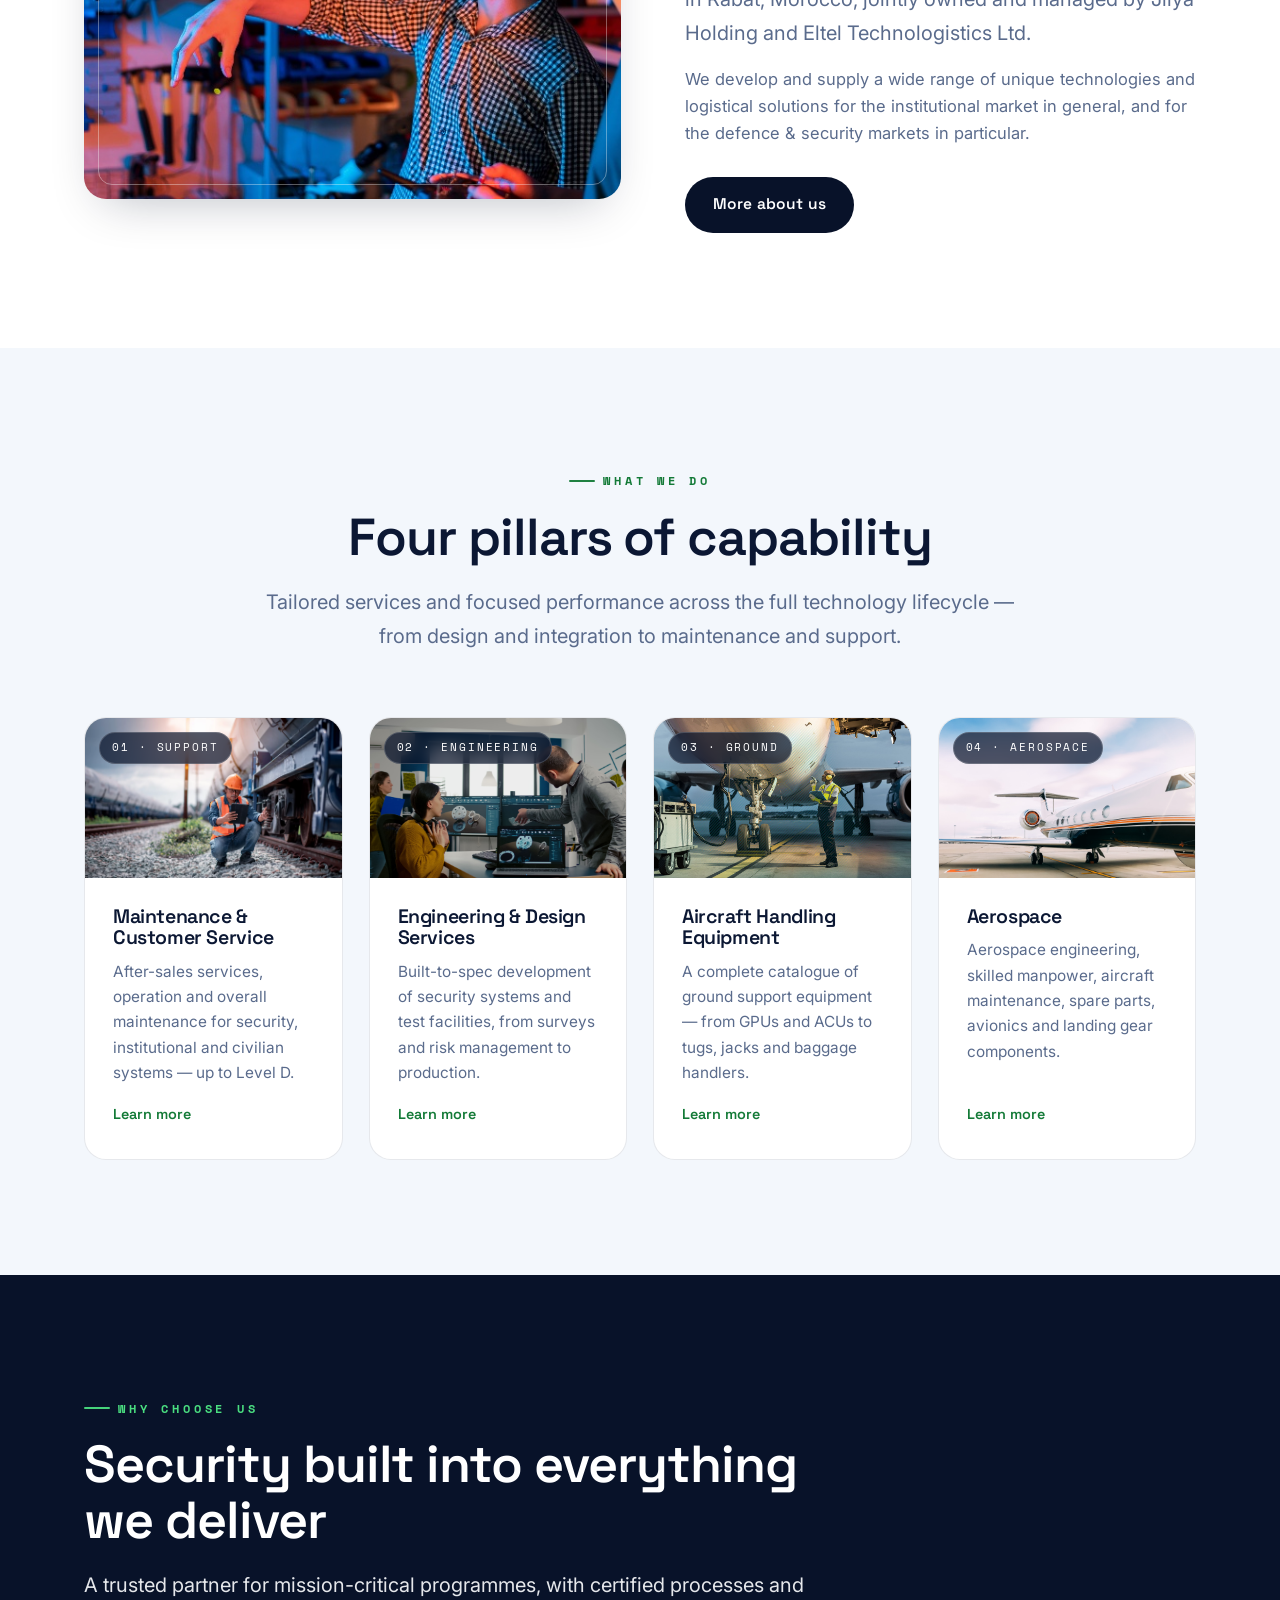
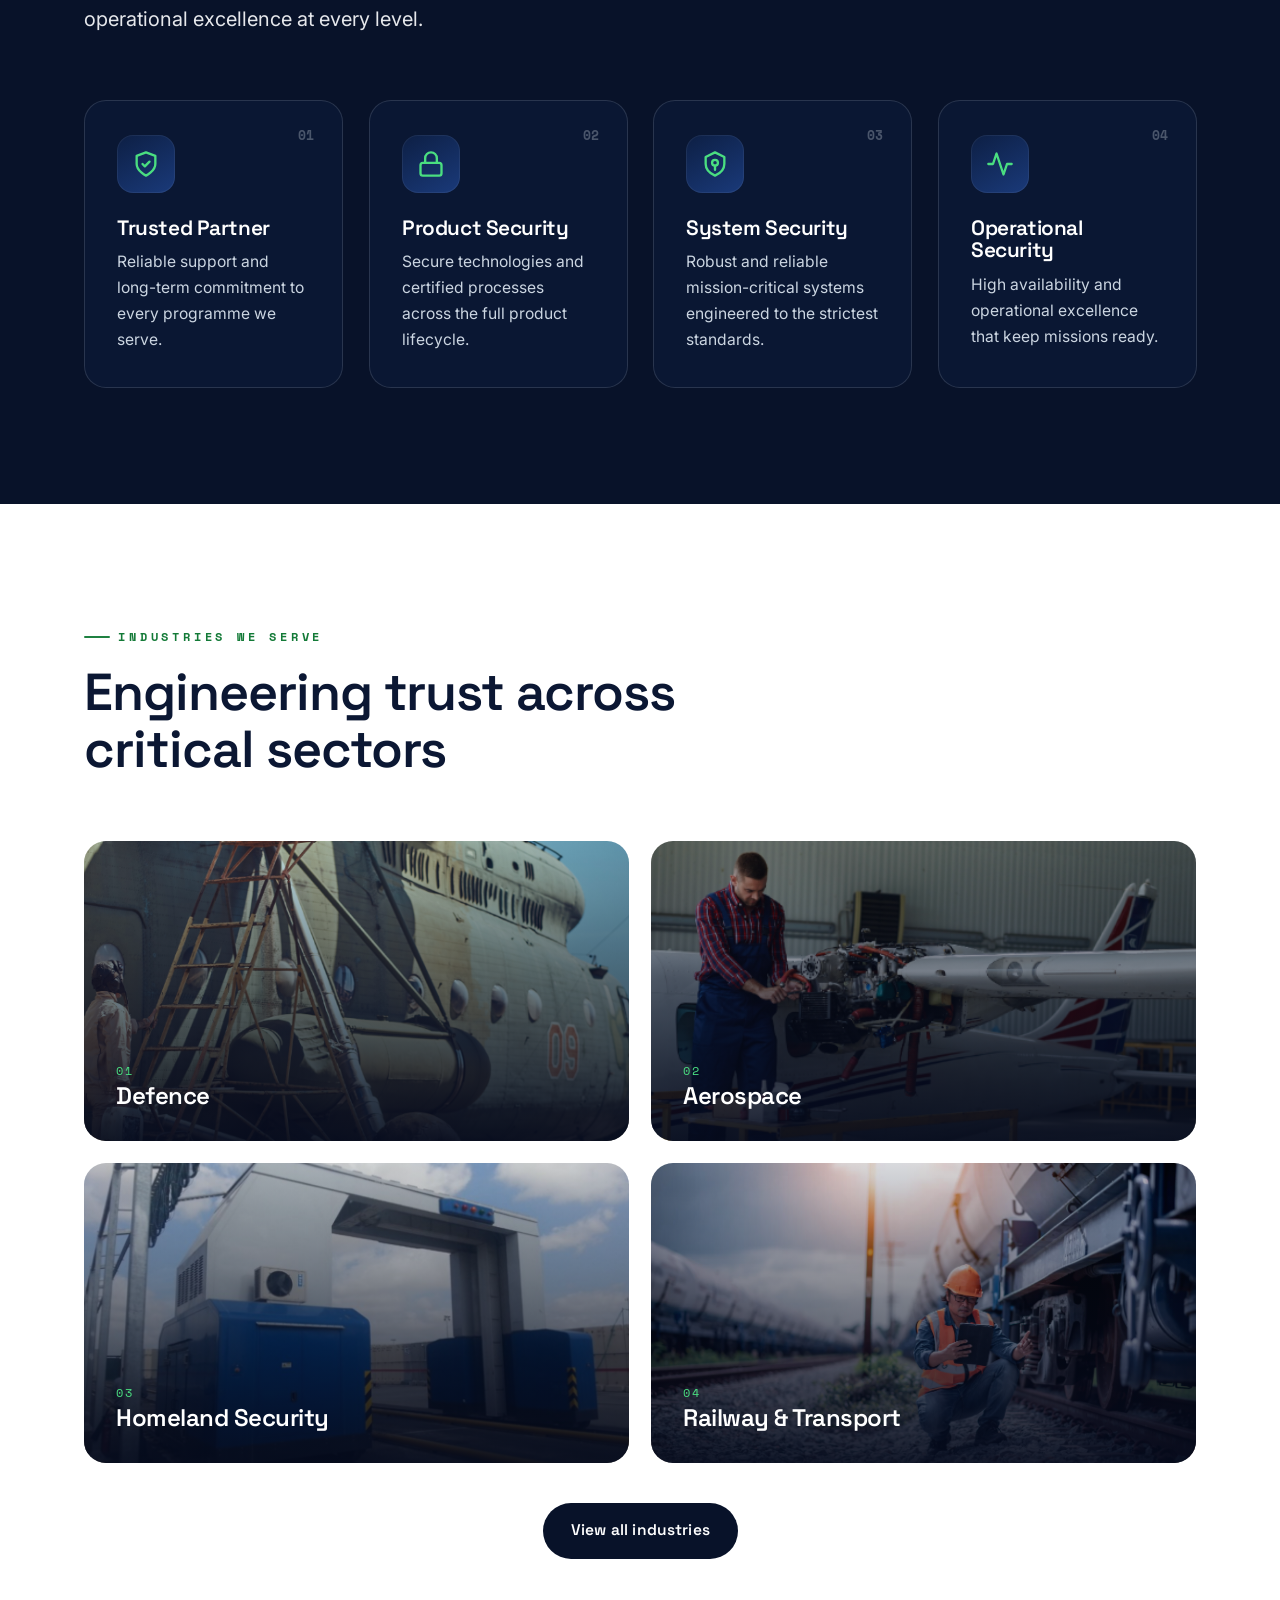
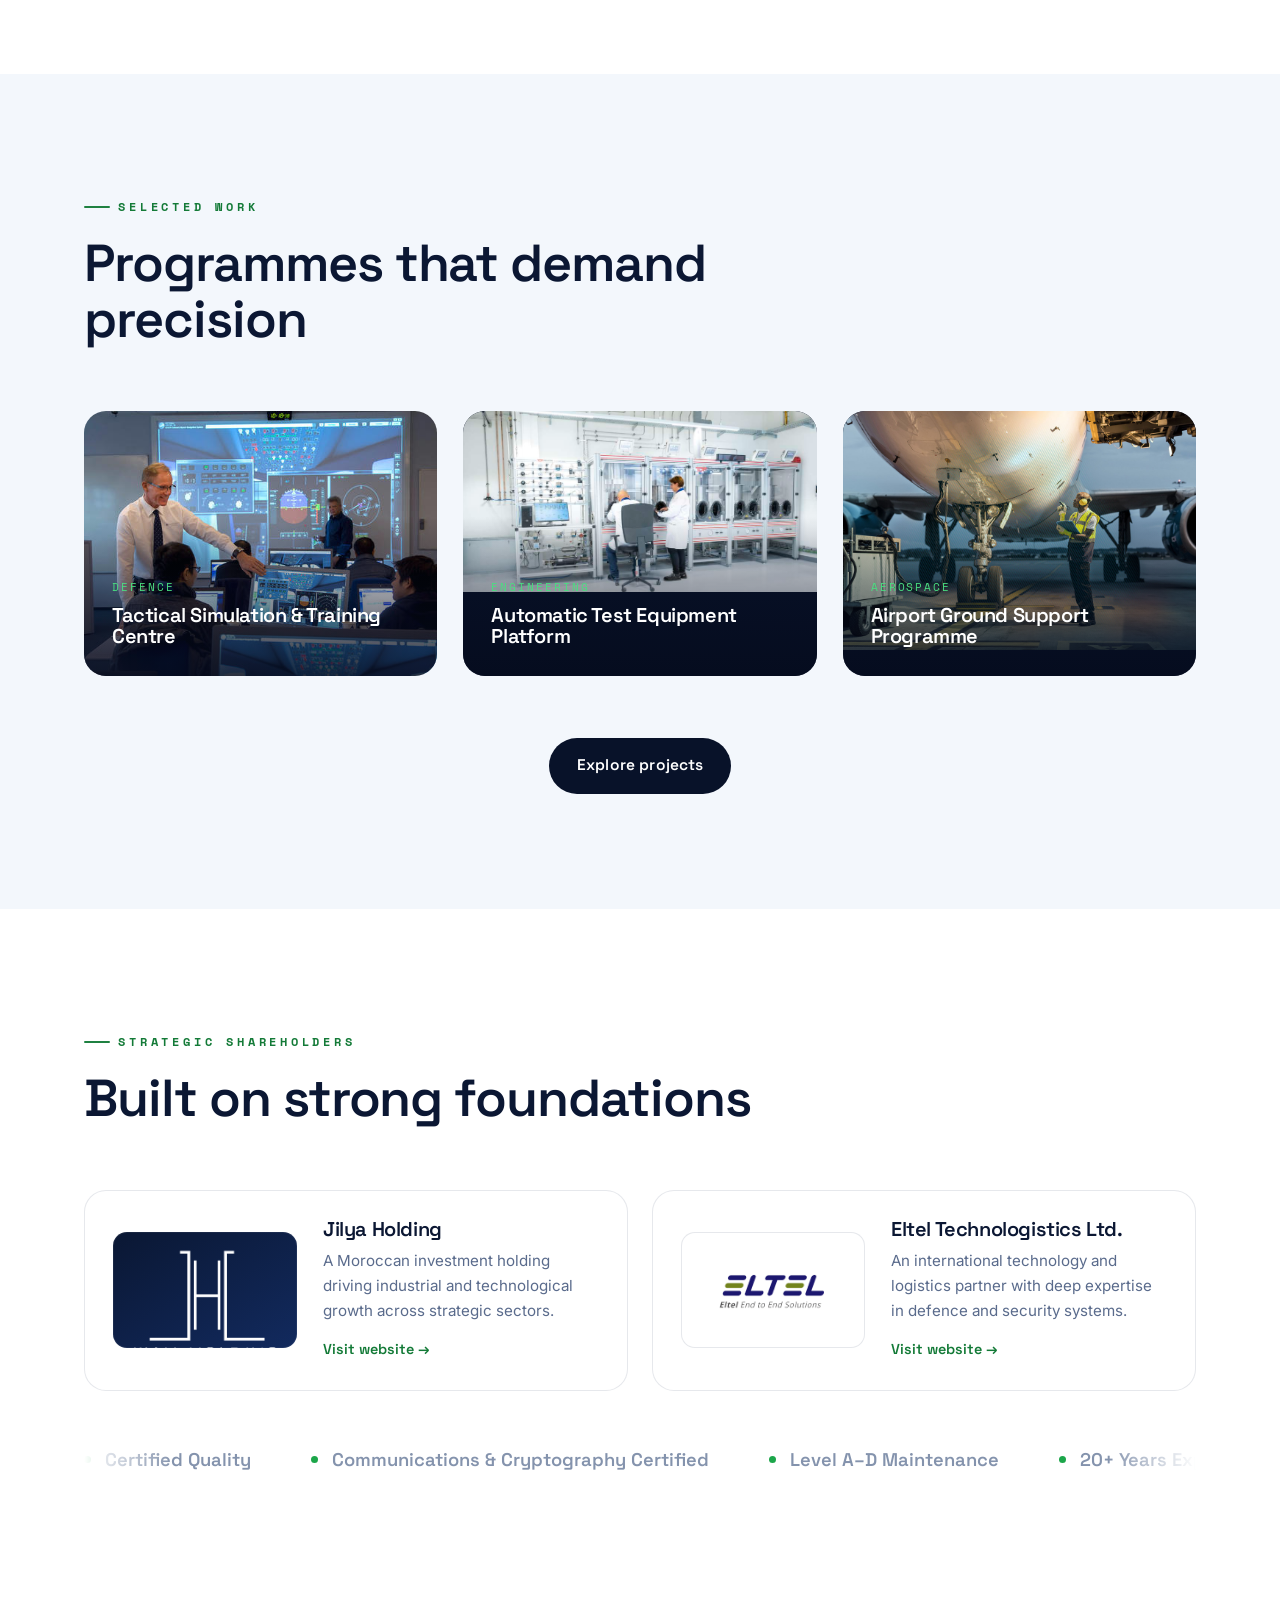
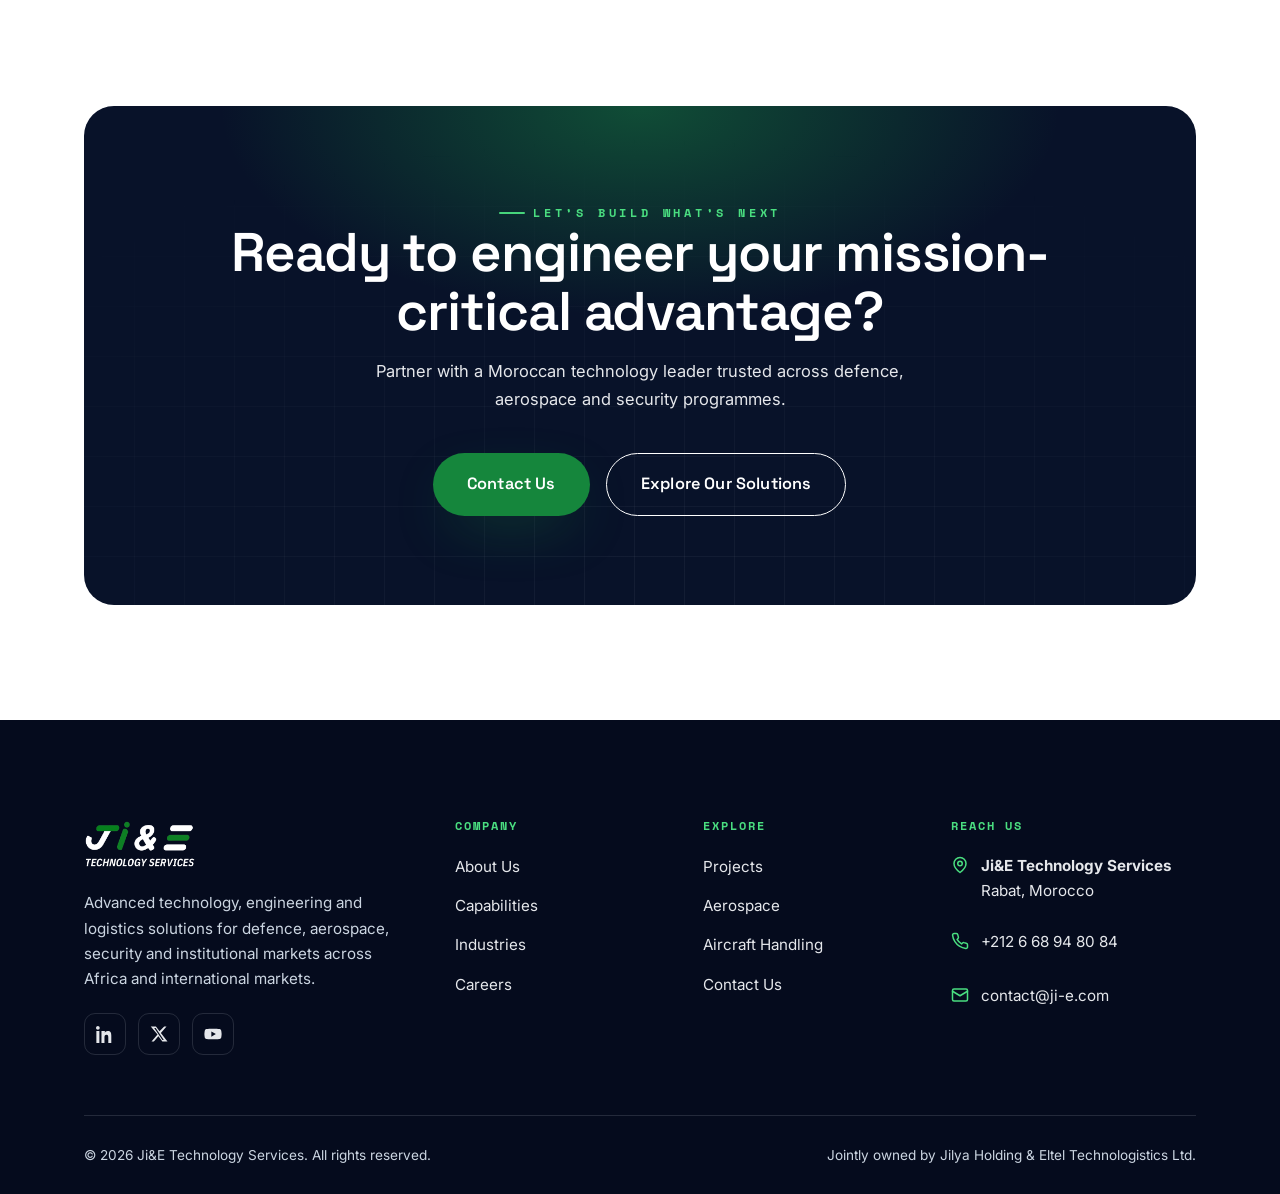
==== commit 343561a9: "Fix caching (revalidate instead of immutable) + asset version bump so updates show without hard refr" ====
--- a/index.html
+++ b/index.html
@@ -10,7 +10,7 @@
 <link rel="preconnect" href="https://fonts.googleapis.com" />
 <link rel="preconnect" href="https://fonts.gstatic.com" crossorigin />
 <link href="https://fonts.googleapis.com/css2?family=Space+Grotesk:wght@400;500;600;700&family=Inter:wght@400;500;600;700&family=Space+Mono:wght@400;700&display=swap" rel="stylesheet" />
-<link rel="stylesheet" href="assets/css/style.css" />
+<link rel="stylesheet" href="assets/css/style.css?v=2" />
 </head>
 <body data-page="home">
 <div class="progress-bar"></div>
@@ -254,7 +254,7 @@
 <div id="cta-band"></div>
 <div id="footer"></div>
 
-<script src="assets/js/i18n.js"></script>
+<script src="assets/js/i18n.js?v=2"></script>
 <script>
 I18N.add({
   en:{
@@ -381,6 +381,6 @@
   }
 });
 </script>
-<script src="assets/js/main.js"></script>
+<script src="assets/js/main.js?v=2"></script>
 </body>
 </html>
--- a/assets/css/style.css
+++ b/assets/css/style.css
@@ -610,7 +610,7 @@
 }
 .partner__plate img{max-width:100%;max-height:100%;width:auto;height:auto;object-fit:contain;display:block;transition:transform .5s var(--ease)}
 .partner:hover .partner__plate img{transform:scale(1.05)}
-.partner__plate--dark{background:linear-gradient(150deg,var(--navy-850),var(--navy-700));box-shadow:inset 0 0 0 1px rgba(255,255,255,.06)}
+.partner__plate--dark{background-color:#0a1733;background-image:linear-gradient(150deg,var(--navy-850),var(--navy-700));box-shadow:inset 0 0 0 1px rgba(255,255,255,.06)}
 .partner__plate--light{background:#fff;border:1px solid var(--line)}
 .partner__body{min-width:0}
 .partner h4{font-size:1.25rem;margin-bottom:8px}
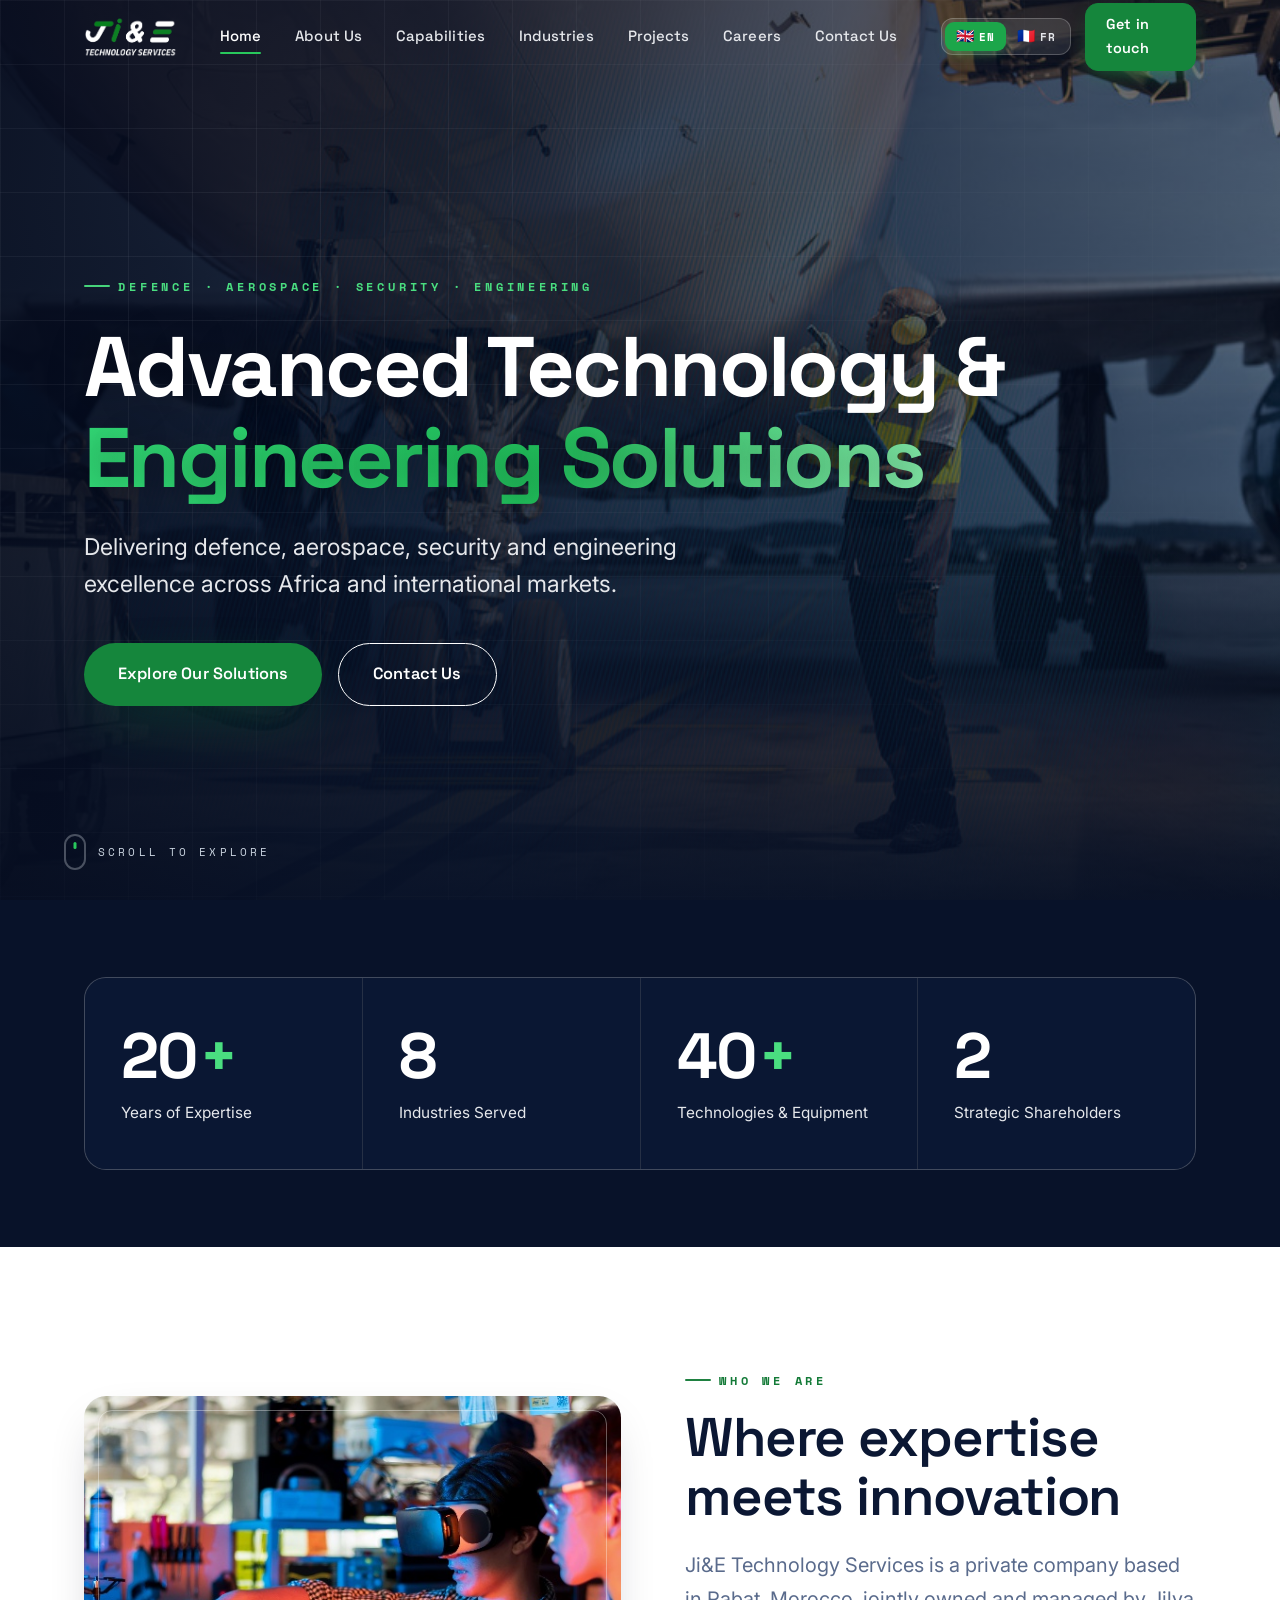
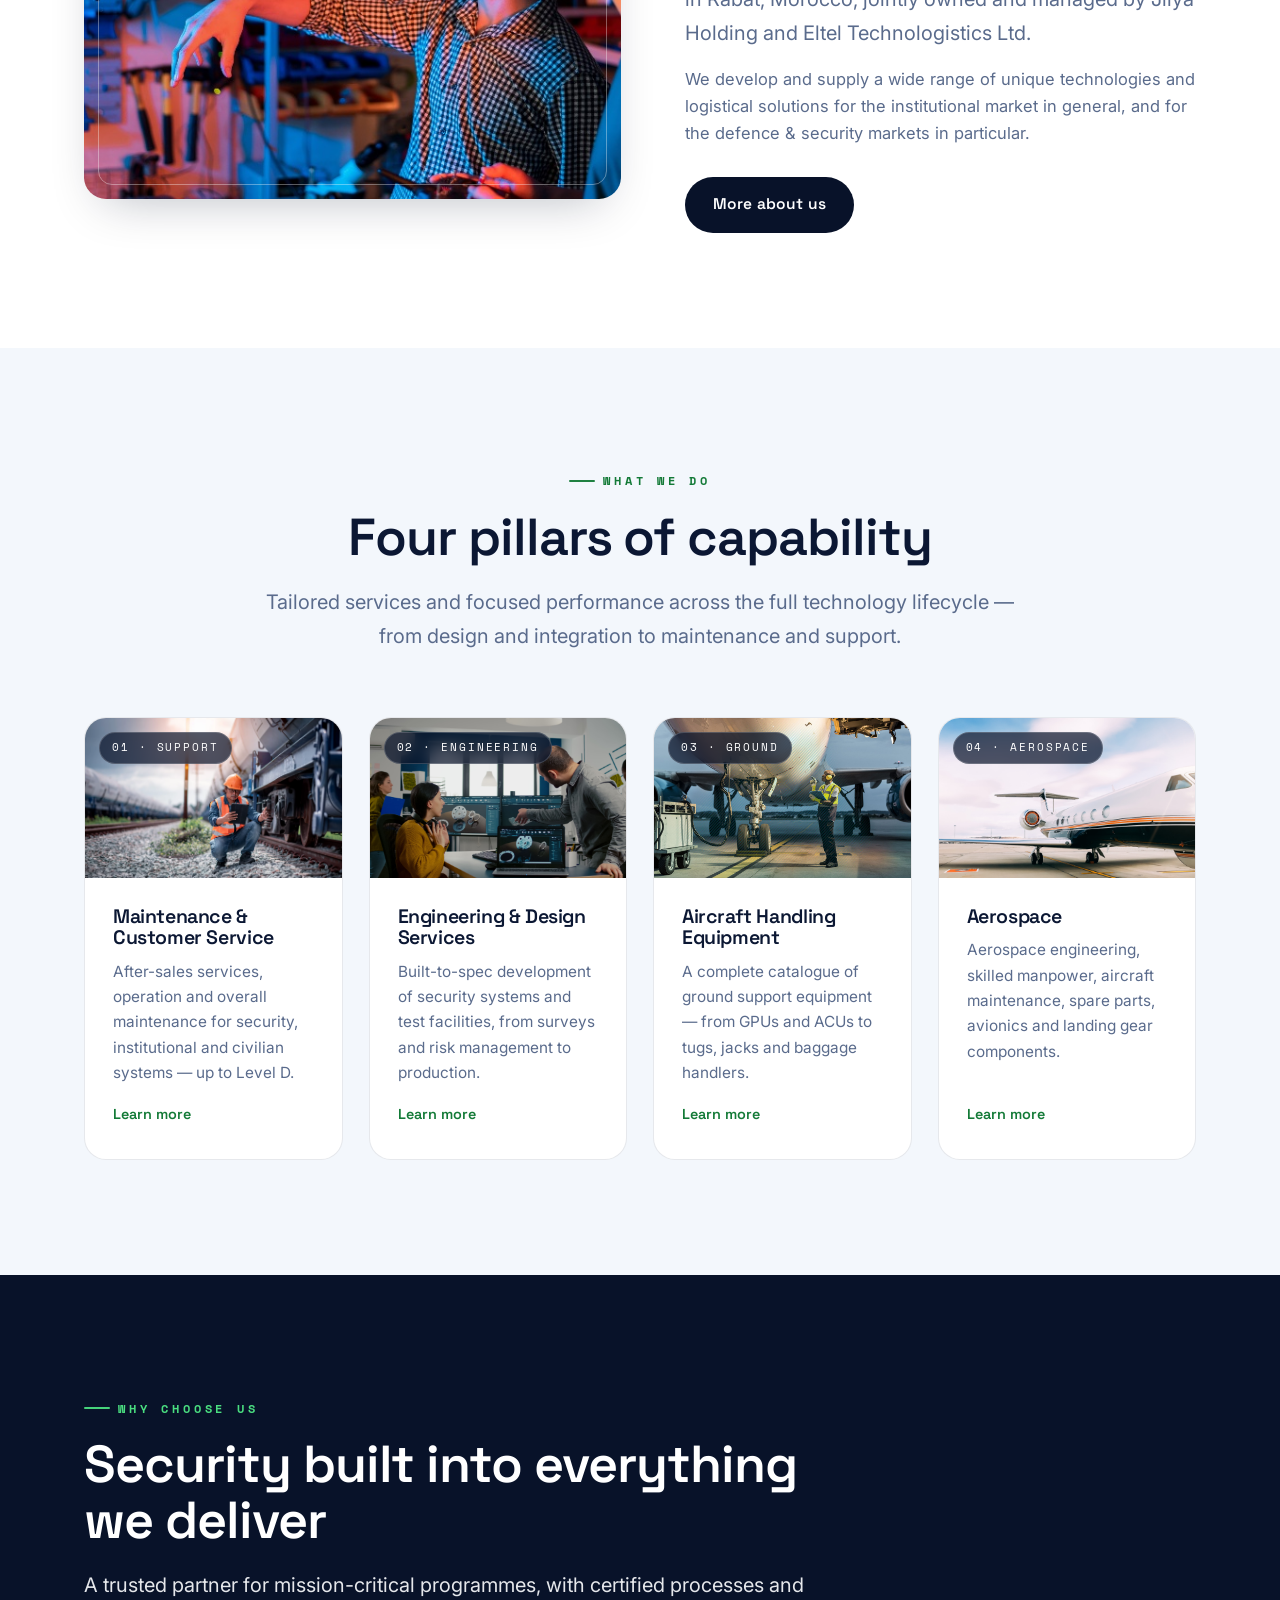
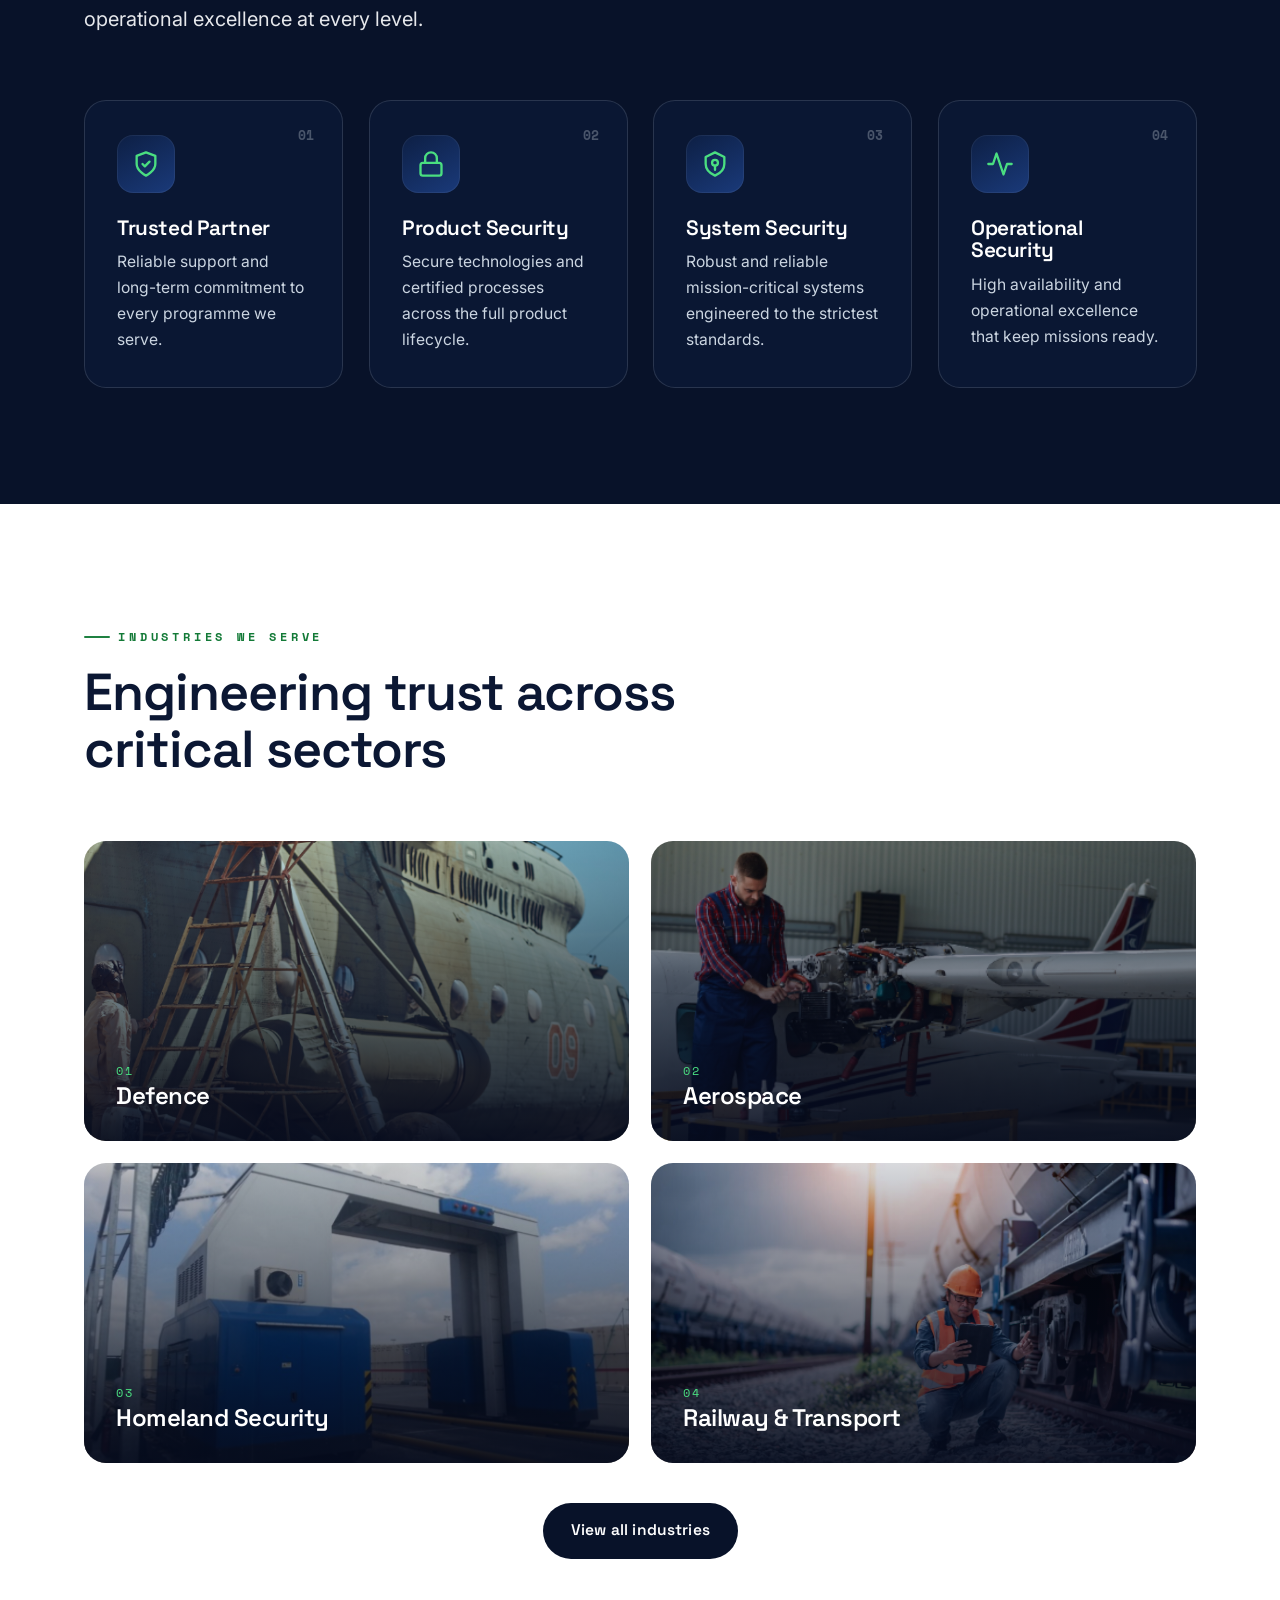
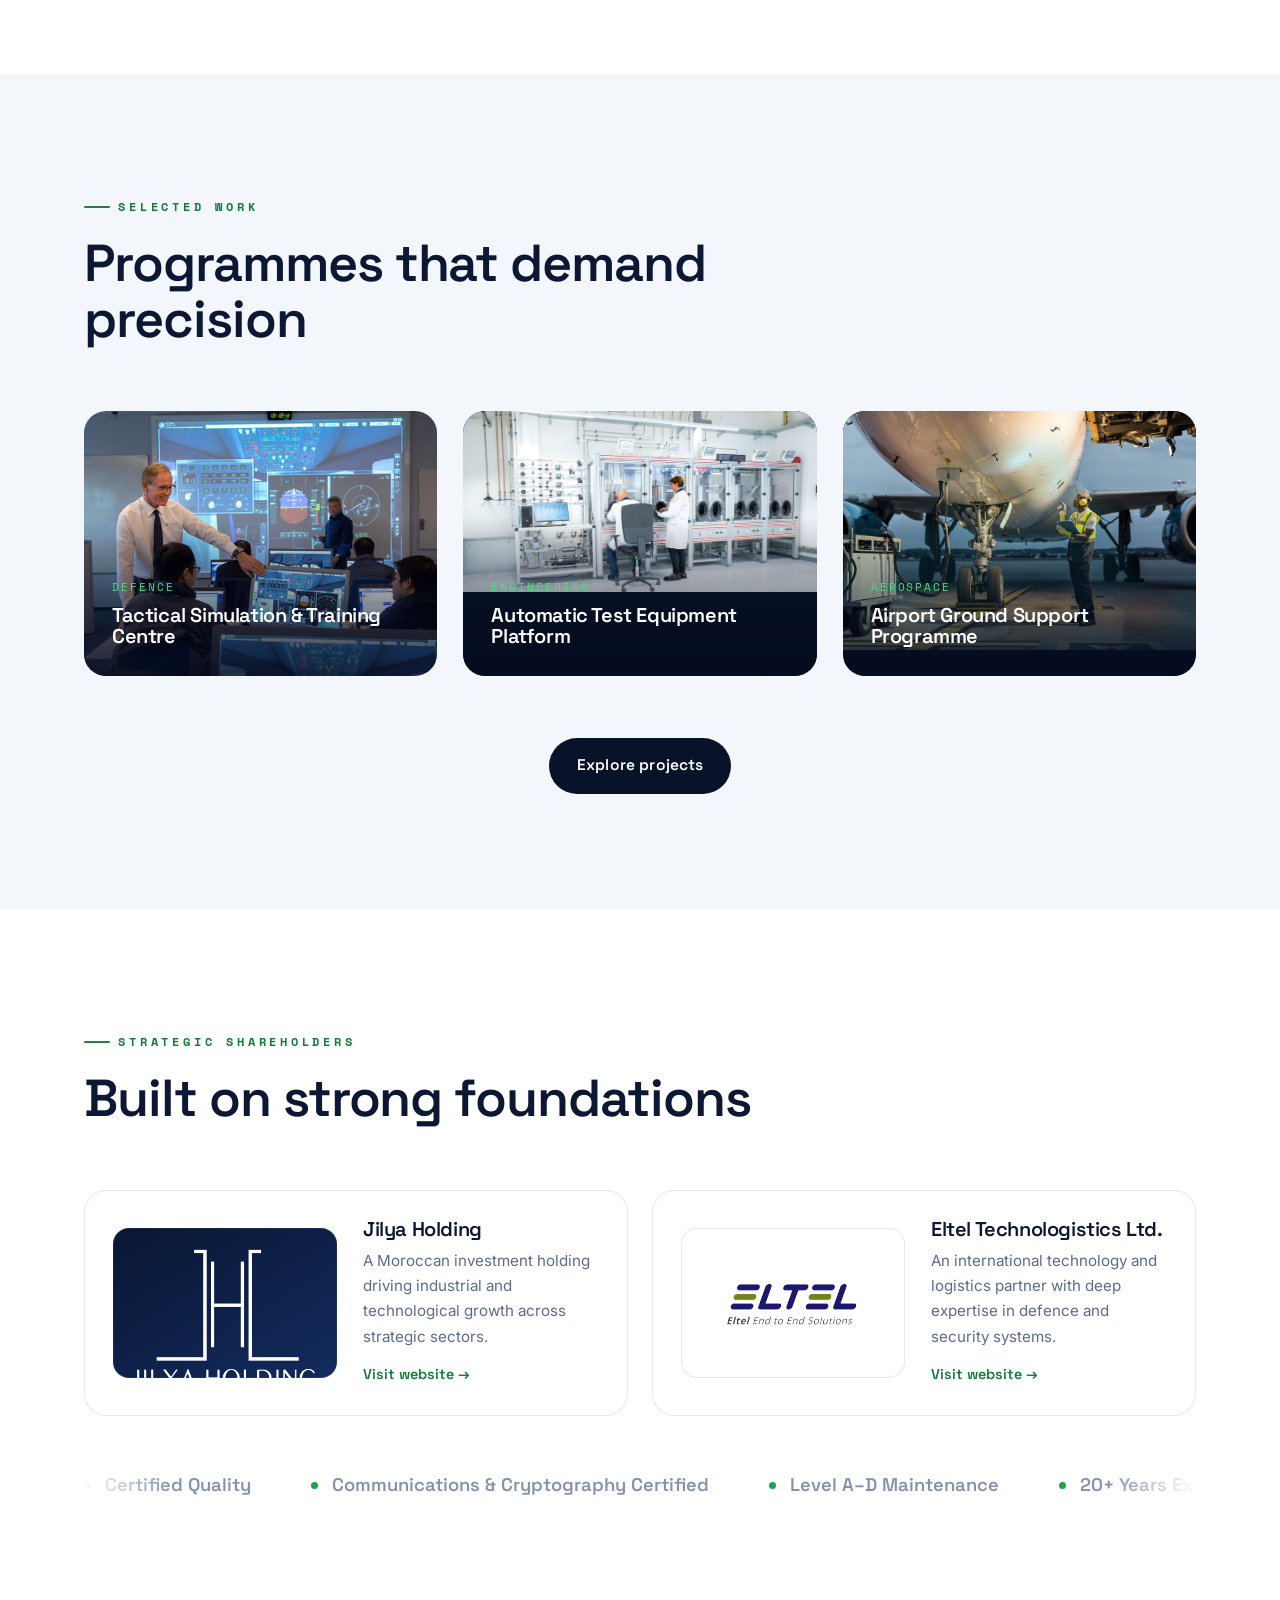
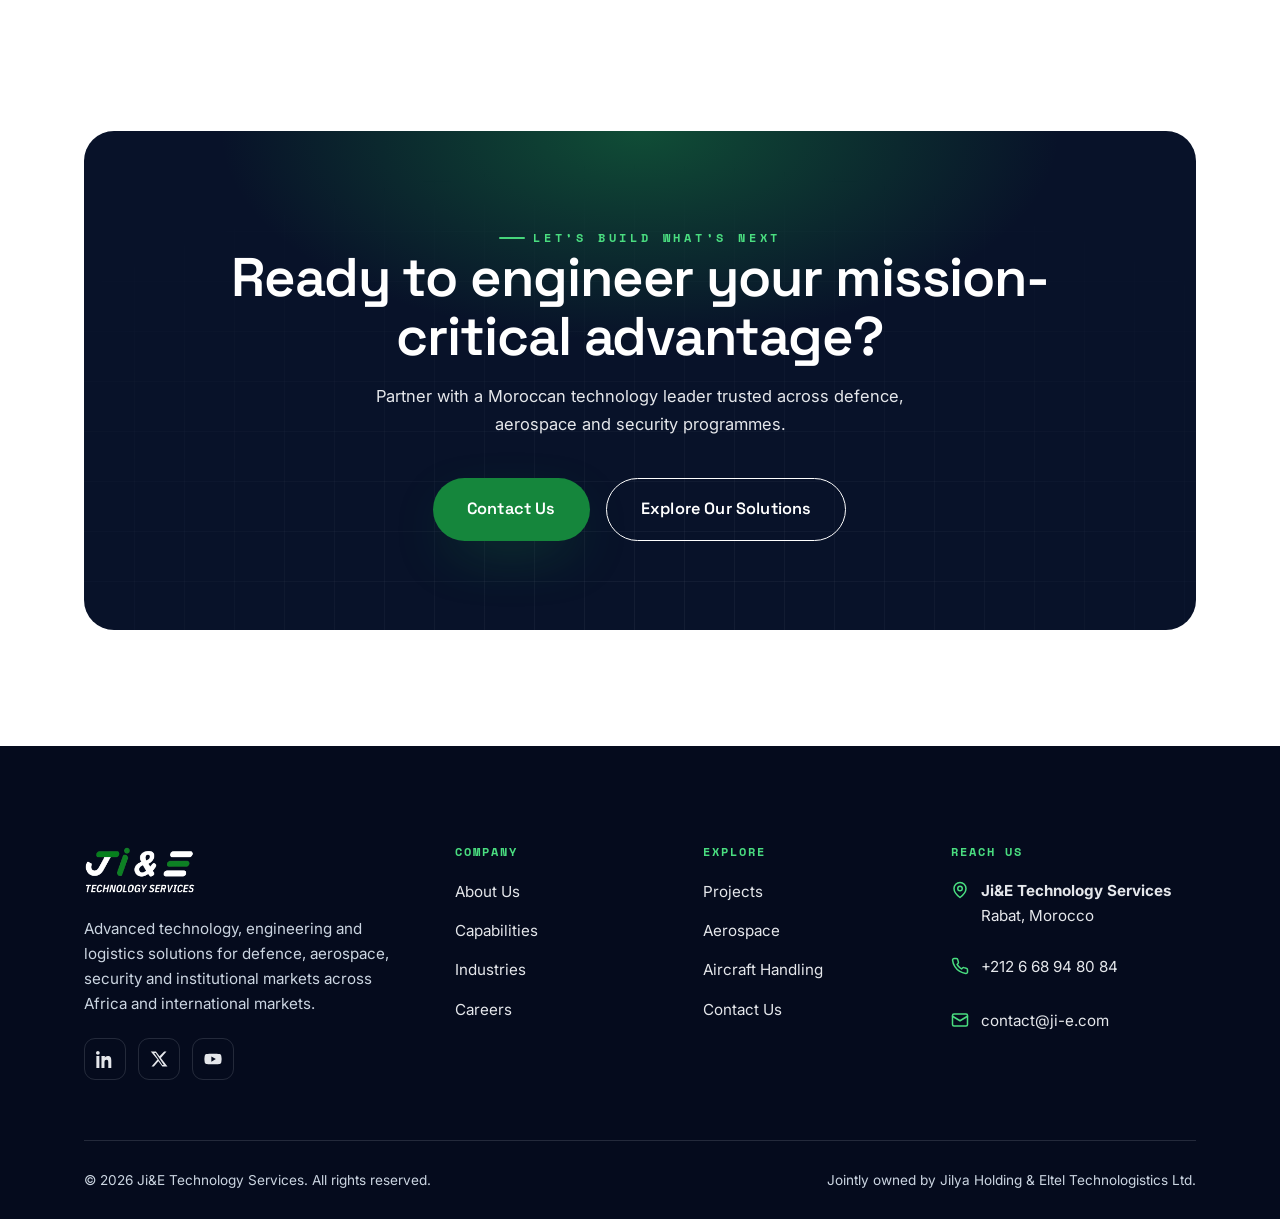
==== commit 62636480: "Enlarge partner logo plates (readable sub-text) + add real Jilya/Eltel logos to About page; asset v3" ====
--- a/index.html
+++ b/index.html
@@ -10,7 +10,7 @@
 <link rel="preconnect" href="https://fonts.googleapis.com" />
 <link rel="preconnect" href="https://fonts.gstatic.com" crossorigin />
 <link href="https://fonts.googleapis.com/css2?family=Space+Grotesk:wght@400;500;600;700&family=Inter:wght@400;500;600;700&family=Space+Mono:wght@400;700&display=swap" rel="stylesheet" />
-<link rel="stylesheet" href="assets/css/style.css?v=2" />
+<link rel="stylesheet" href="assets/css/style.css?v=3" />
 </head>
 <body data-page="home">
 <div class="progress-bar"></div>
@@ -254,7 +254,7 @@
 <div id="cta-band"></div>
 <div id="footer"></div>
 
-<script src="assets/js/i18n.js?v=2"></script>
+<script src="assets/js/i18n.js?v=3"></script>
 <script>
 I18N.add({
   en:{
@@ -381,6 +381,6 @@
   }
 });
 </script>
-<script src="assets/js/main.js?v=2"></script>
+<script src="assets/js/main.js?v=3"></script>
 </body>
 </html>
--- a/assets/css/style.css
+++ b/assets/css/style.css
@@ -605,8 +605,8 @@
 }
 .partner:hover{box-shadow:var(--sh);transform:translateY(-5px);border-color:transparent}
 .partner__plate{
-  flex-shrink:0;width:184px;height:116px;border-radius:14px;
-  display:grid;place-items:center;padding:16px;overflow:hidden;
+  flex-shrink:0;width:224px;height:150px;border-radius:16px;
+  display:grid;place-items:center;padding:18px;overflow:hidden;
 }
 .partner__plate img{max-width:100%;max-height:100%;width:auto;height:auto;object-fit:contain;display:block;transition:transform .5s var(--ease)}
 .partner:hover .partner__plate img{transform:scale(1.05)}
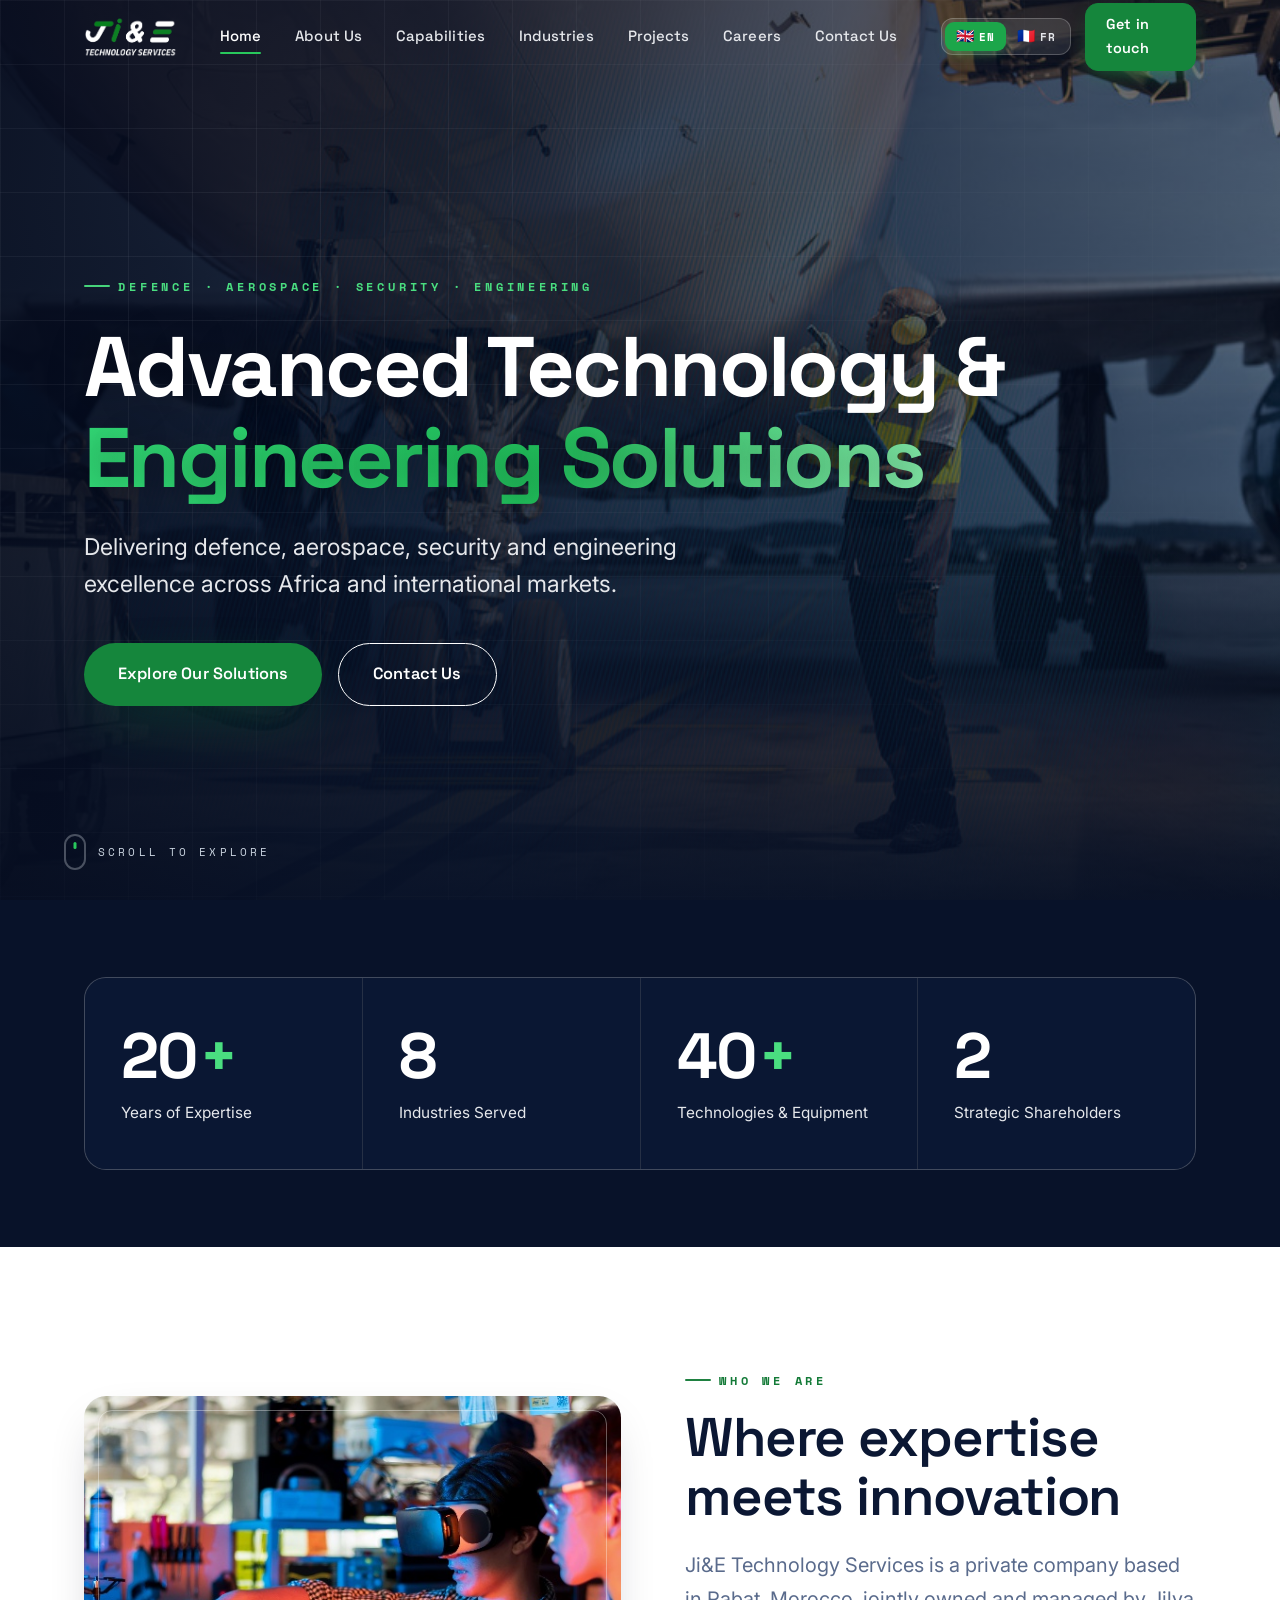
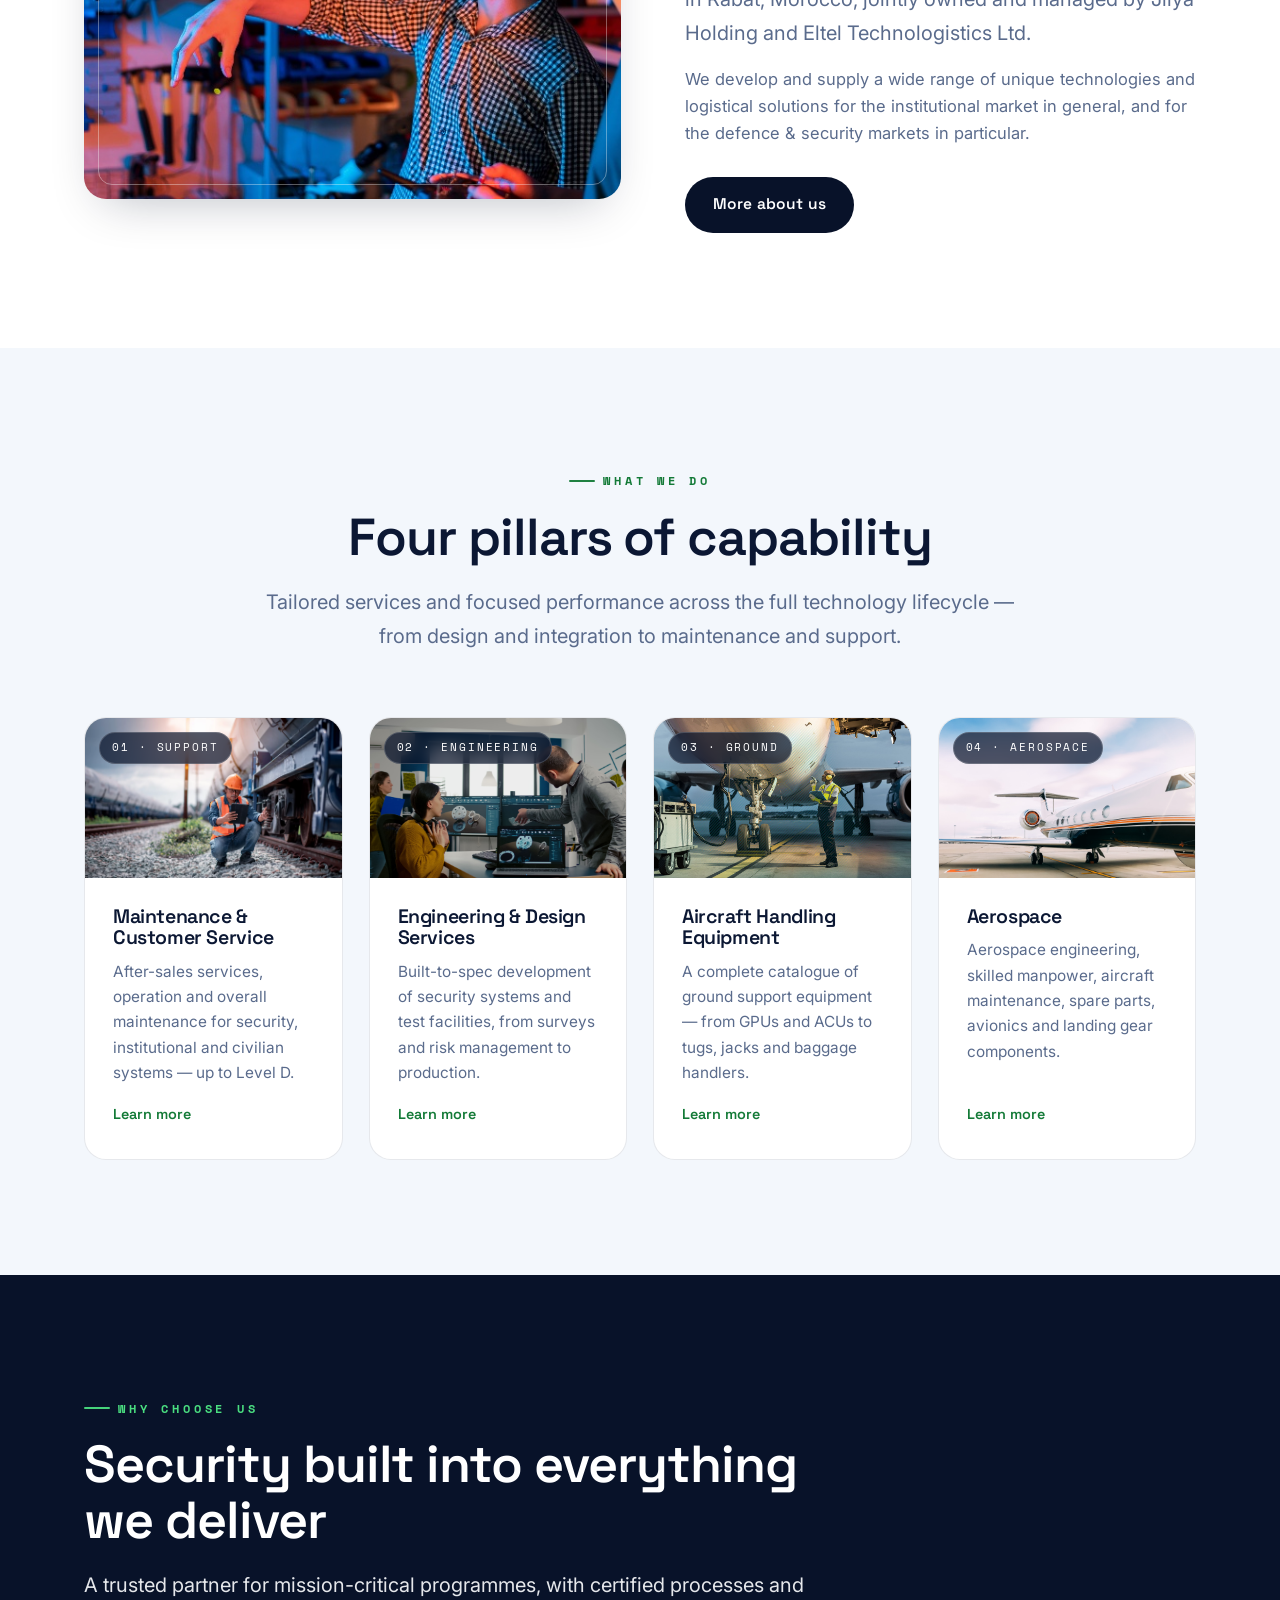
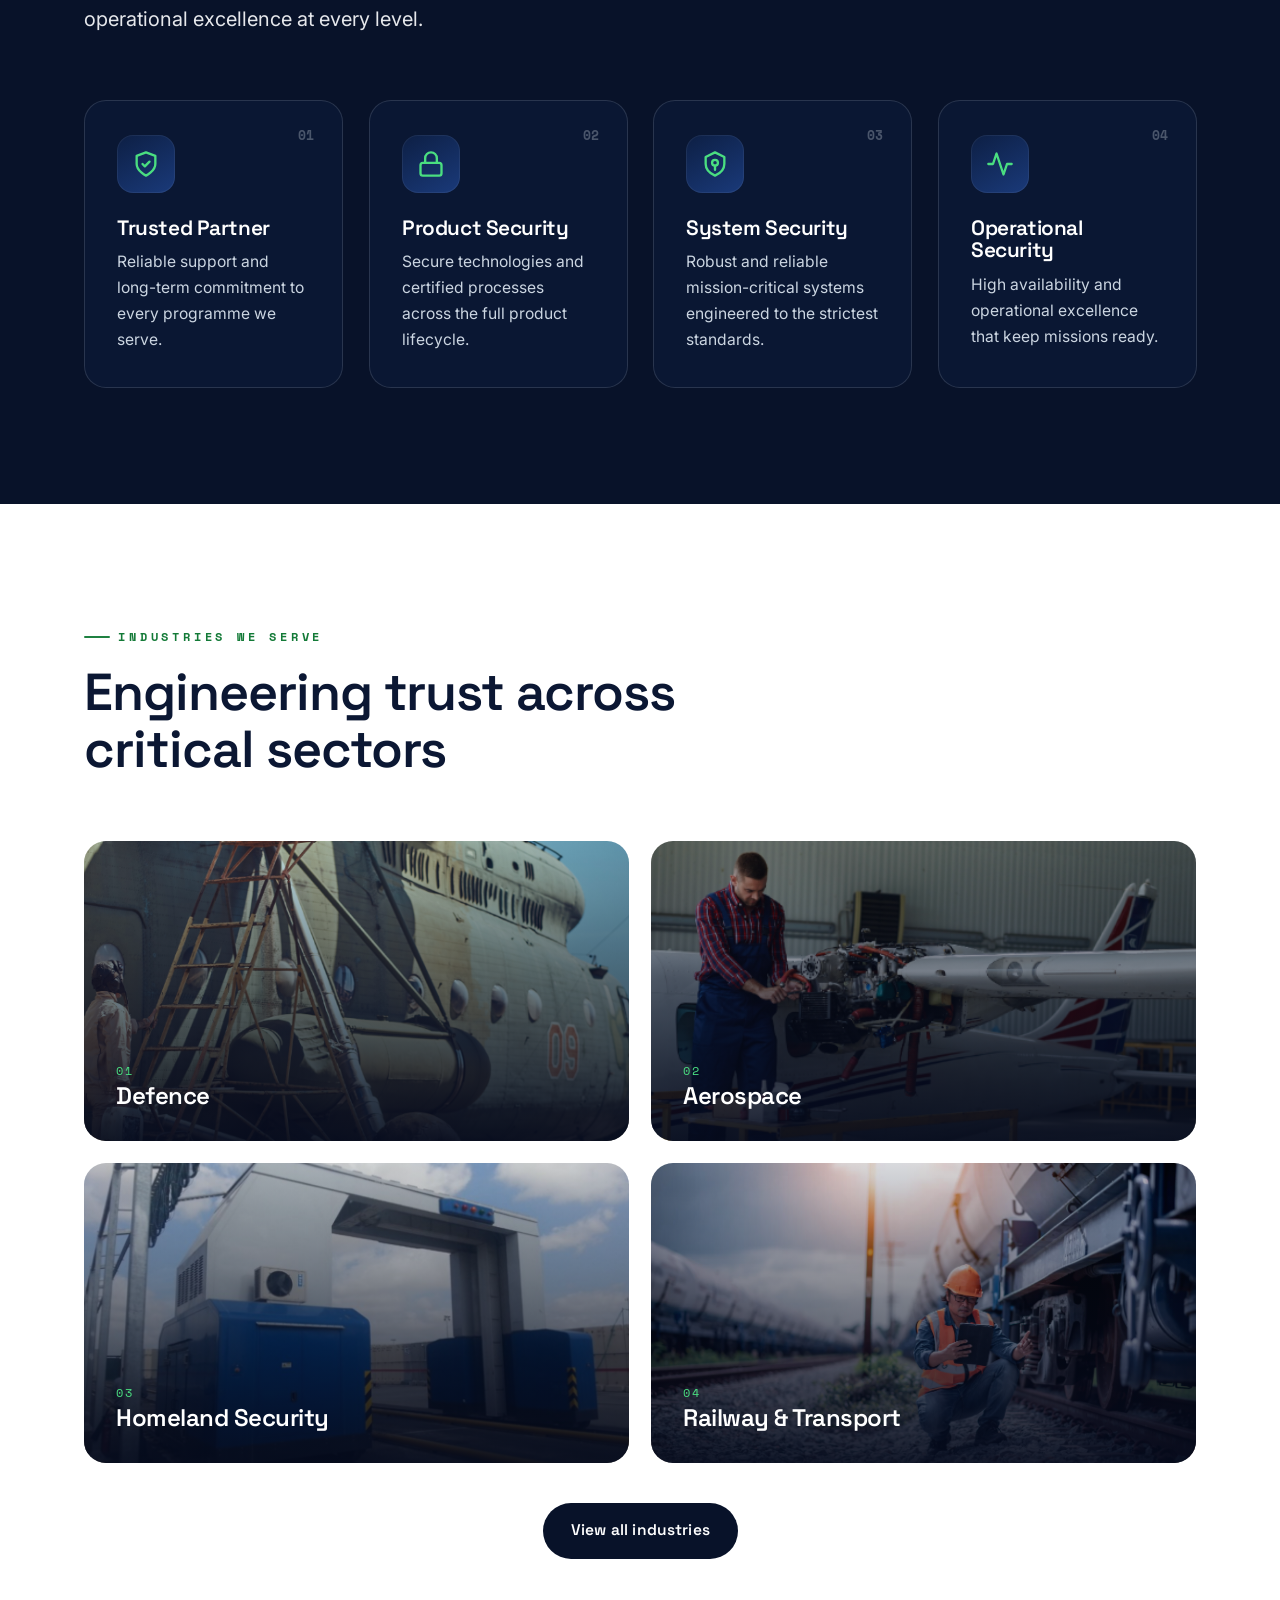
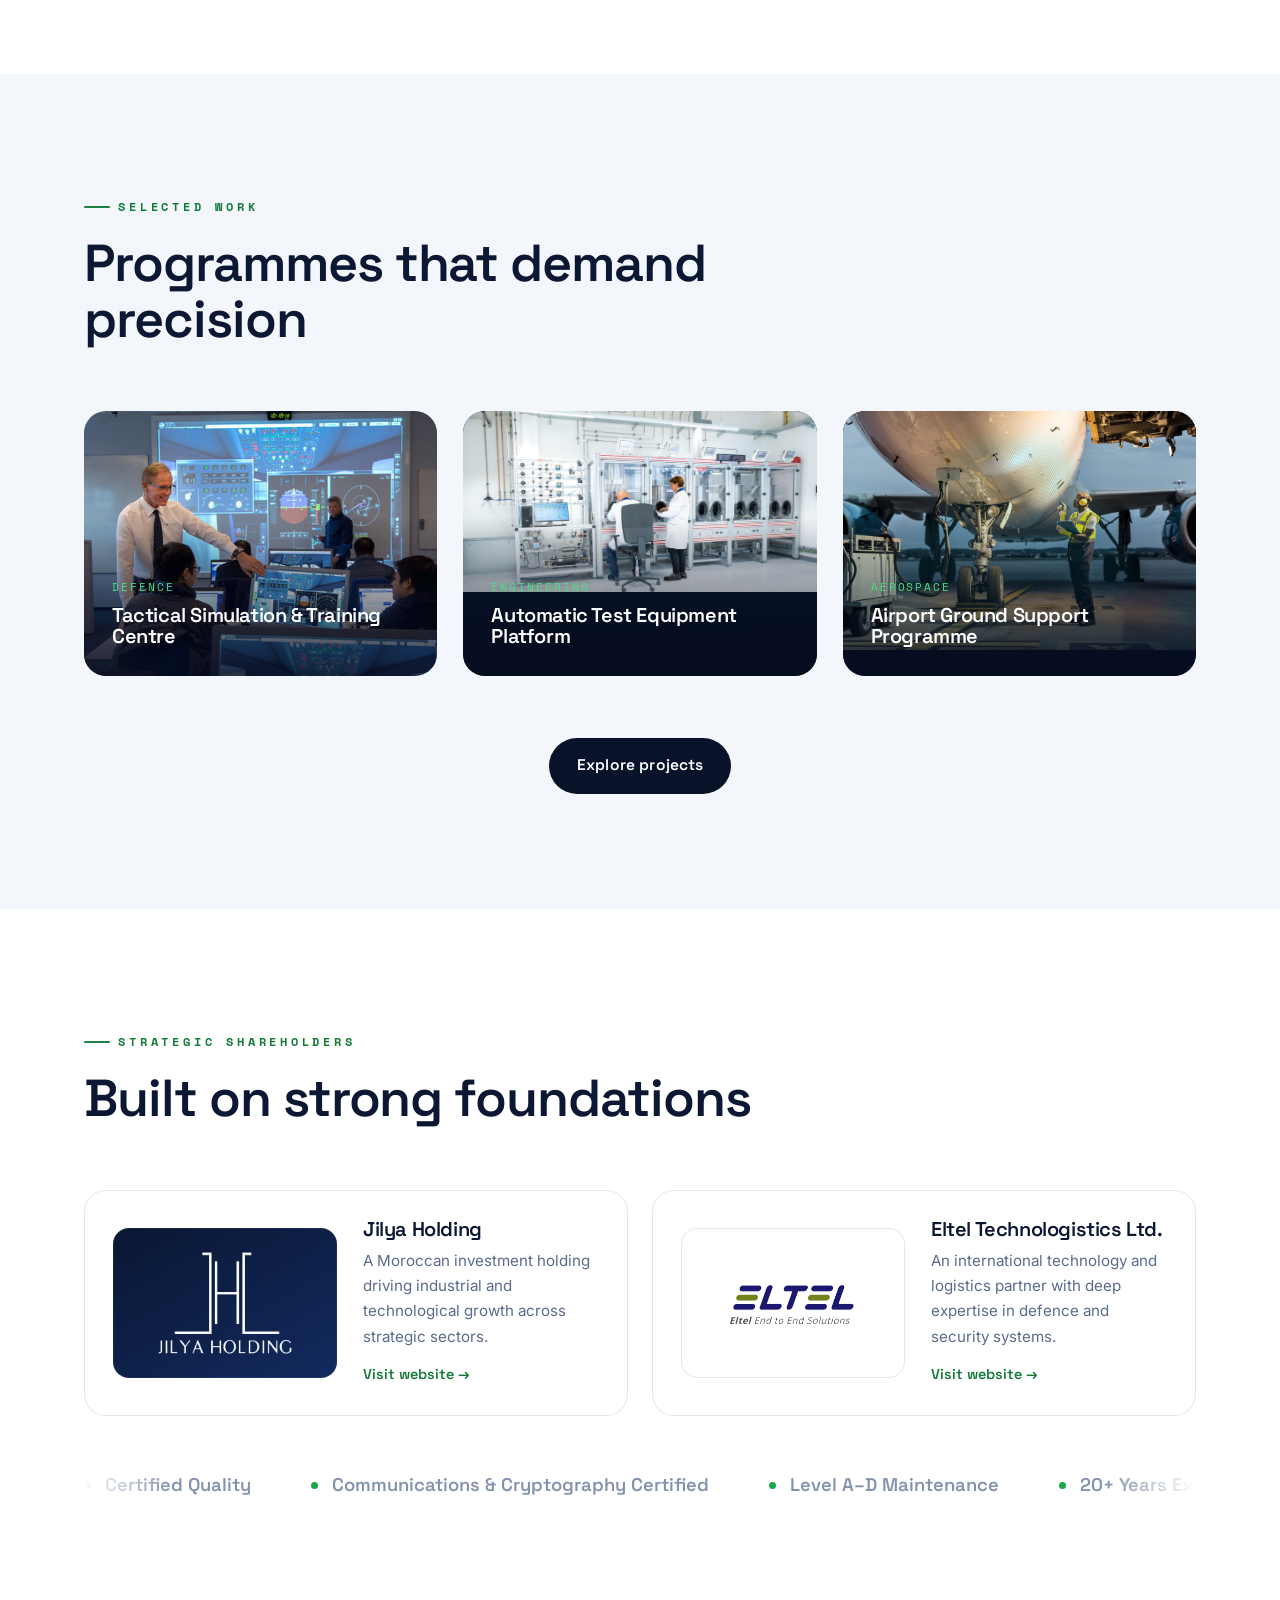
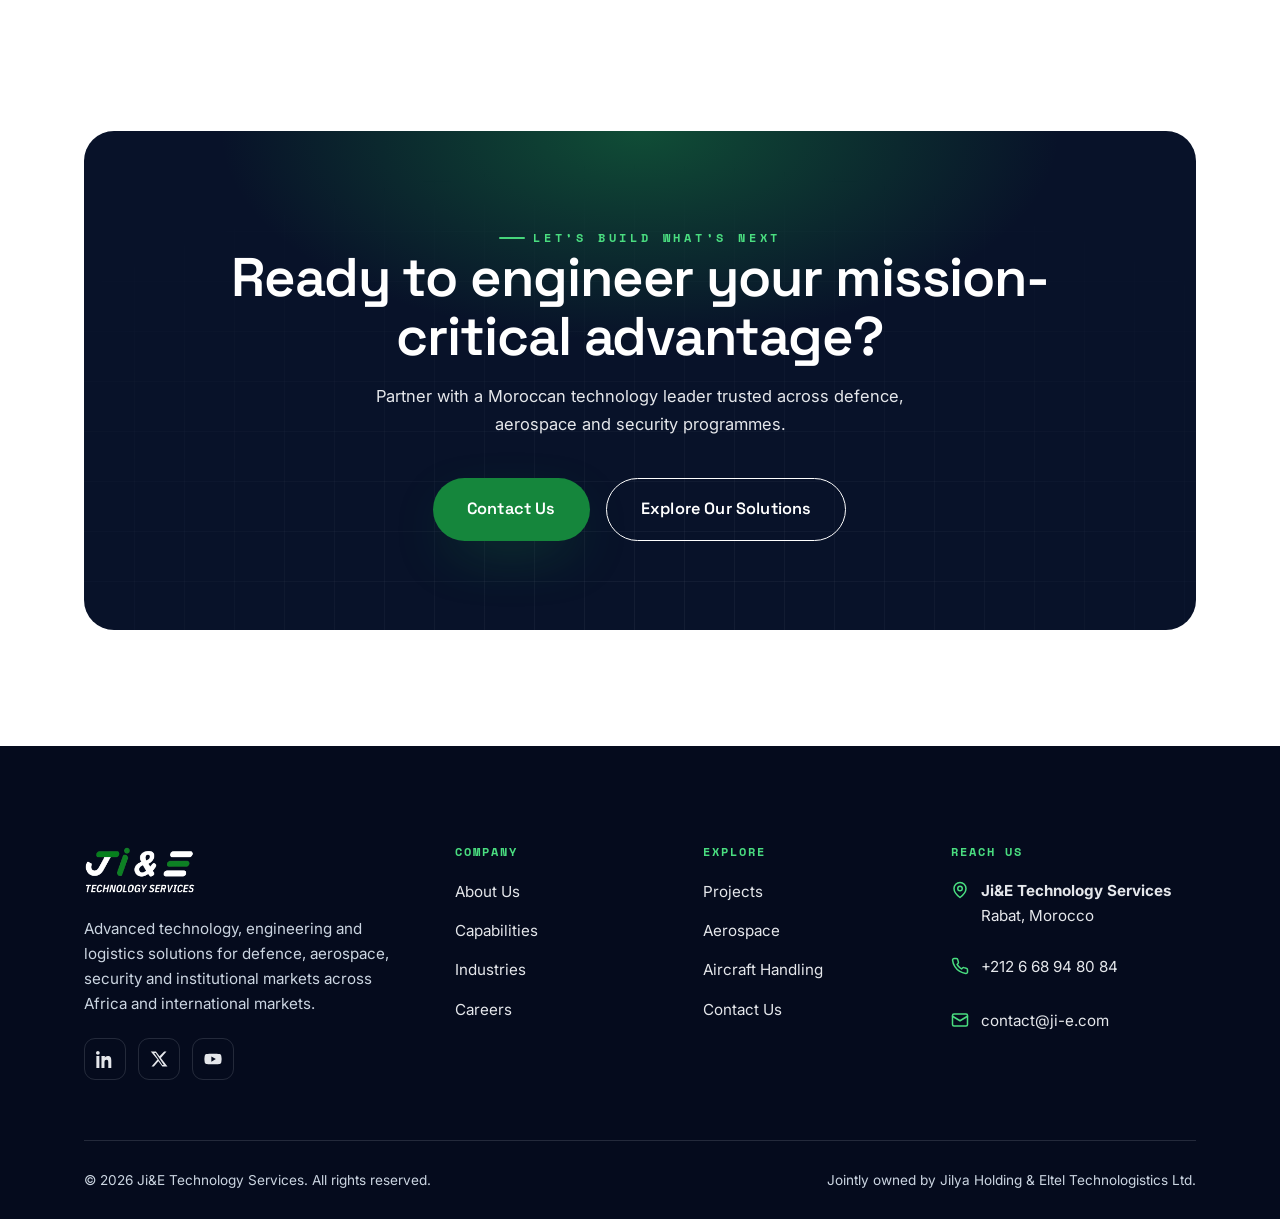
==== commit 4725fe99: "Partner plate: object-fit contain so full Jilya logo (incl. text) is always visible; asset v4" ====
--- a/index.html
+++ b/index.html
@@ -10,7 +10,7 @@
 <link rel="preconnect" href="https://fonts.googleapis.com" />
 <link rel="preconnect" href="https://fonts.gstatic.com" crossorigin />
 <link href="https://fonts.googleapis.com/css2?family=Space+Grotesk:wght@400;500;600;700&family=Inter:wght@400;500;600;700&family=Space+Mono:wght@400;700&display=swap" rel="stylesheet" />
-<link rel="stylesheet" href="assets/css/style.css?v=3" />
+<link rel="stylesheet" href="assets/css/style.css?v=4" />
 </head>
 <body data-page="home">
 <div class="progress-bar"></div>
@@ -254,7 +254,7 @@
 <div id="cta-band"></div>
 <div id="footer"></div>
 
-<script src="assets/js/i18n.js?v=3"></script>
+<script src="assets/js/i18n.js?v=4"></script>
 <script>
 I18N.add({
   en:{
@@ -381,6 +381,6 @@
   }
 });
 </script>
-<script src="assets/js/main.js?v=3"></script>
+<script src="assets/js/main.js?v=4"></script>
 </body>
 </html>
--- a/assets/css/style.css
+++ b/assets/css/style.css
@@ -606,9 +606,9 @@
 .partner:hover{box-shadow:var(--sh);transform:translateY(-5px);border-color:transparent}
 .partner__plate{
   flex-shrink:0;width:224px;height:150px;border-radius:16px;
-  display:grid;place-items:center;padding:18px;overflow:hidden;
-}
-.partner__plate img{max-width:100%;max-height:100%;width:auto;height:auto;object-fit:contain;display:block;transition:transform .5s var(--ease)}
+  display:flex;align-items:center;justify-content:center;padding:22px;overflow:hidden;
+}
+.partner__plate img{width:100%;height:100%;object-fit:contain;object-position:center;display:block;transition:transform .5s var(--ease)}
 .partner:hover .partner__plate img{transform:scale(1.05)}
 .partner__plate--dark{background-color:#0a1733;background-image:linear-gradient(150deg,var(--navy-850),var(--navy-700));box-shadow:inset 0 0 0 1px rgba(255,255,255,.06)}
 .partner__plate--light{background:#fff;border:1px solid var(--line)}
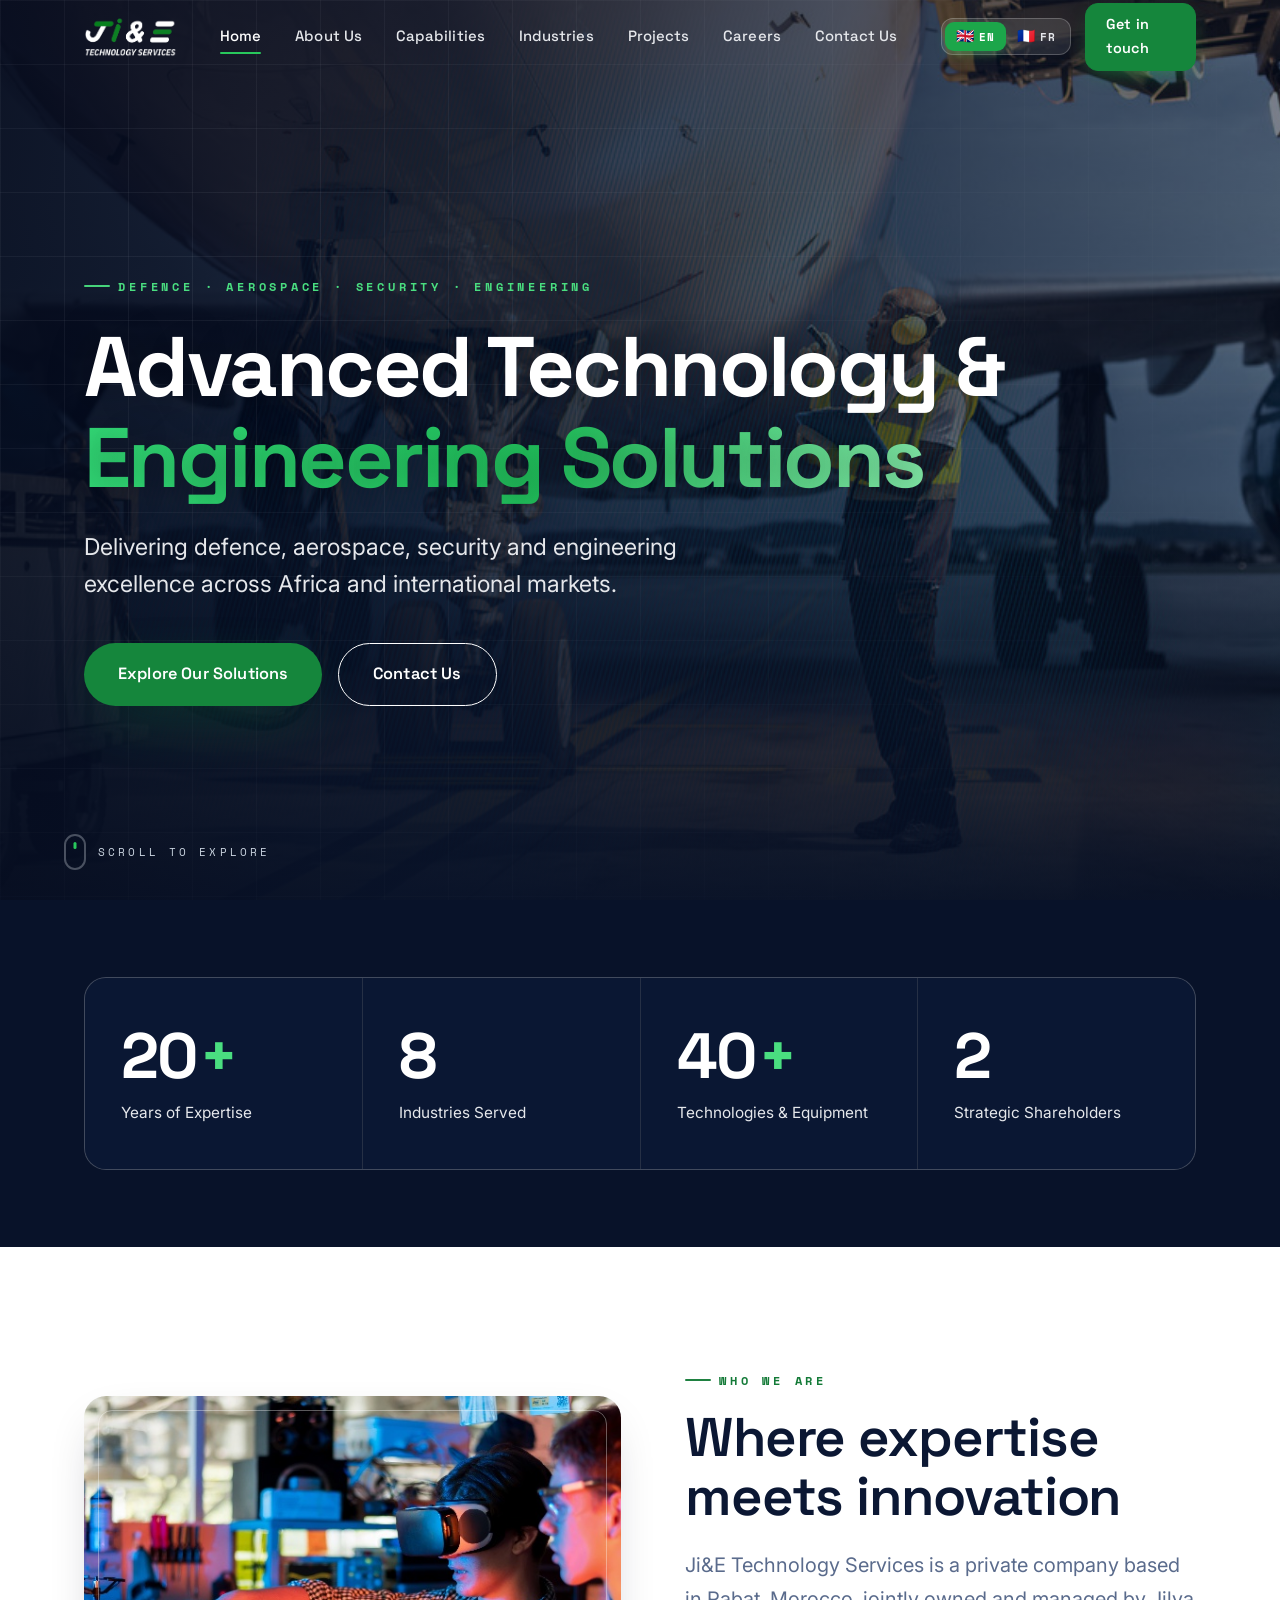
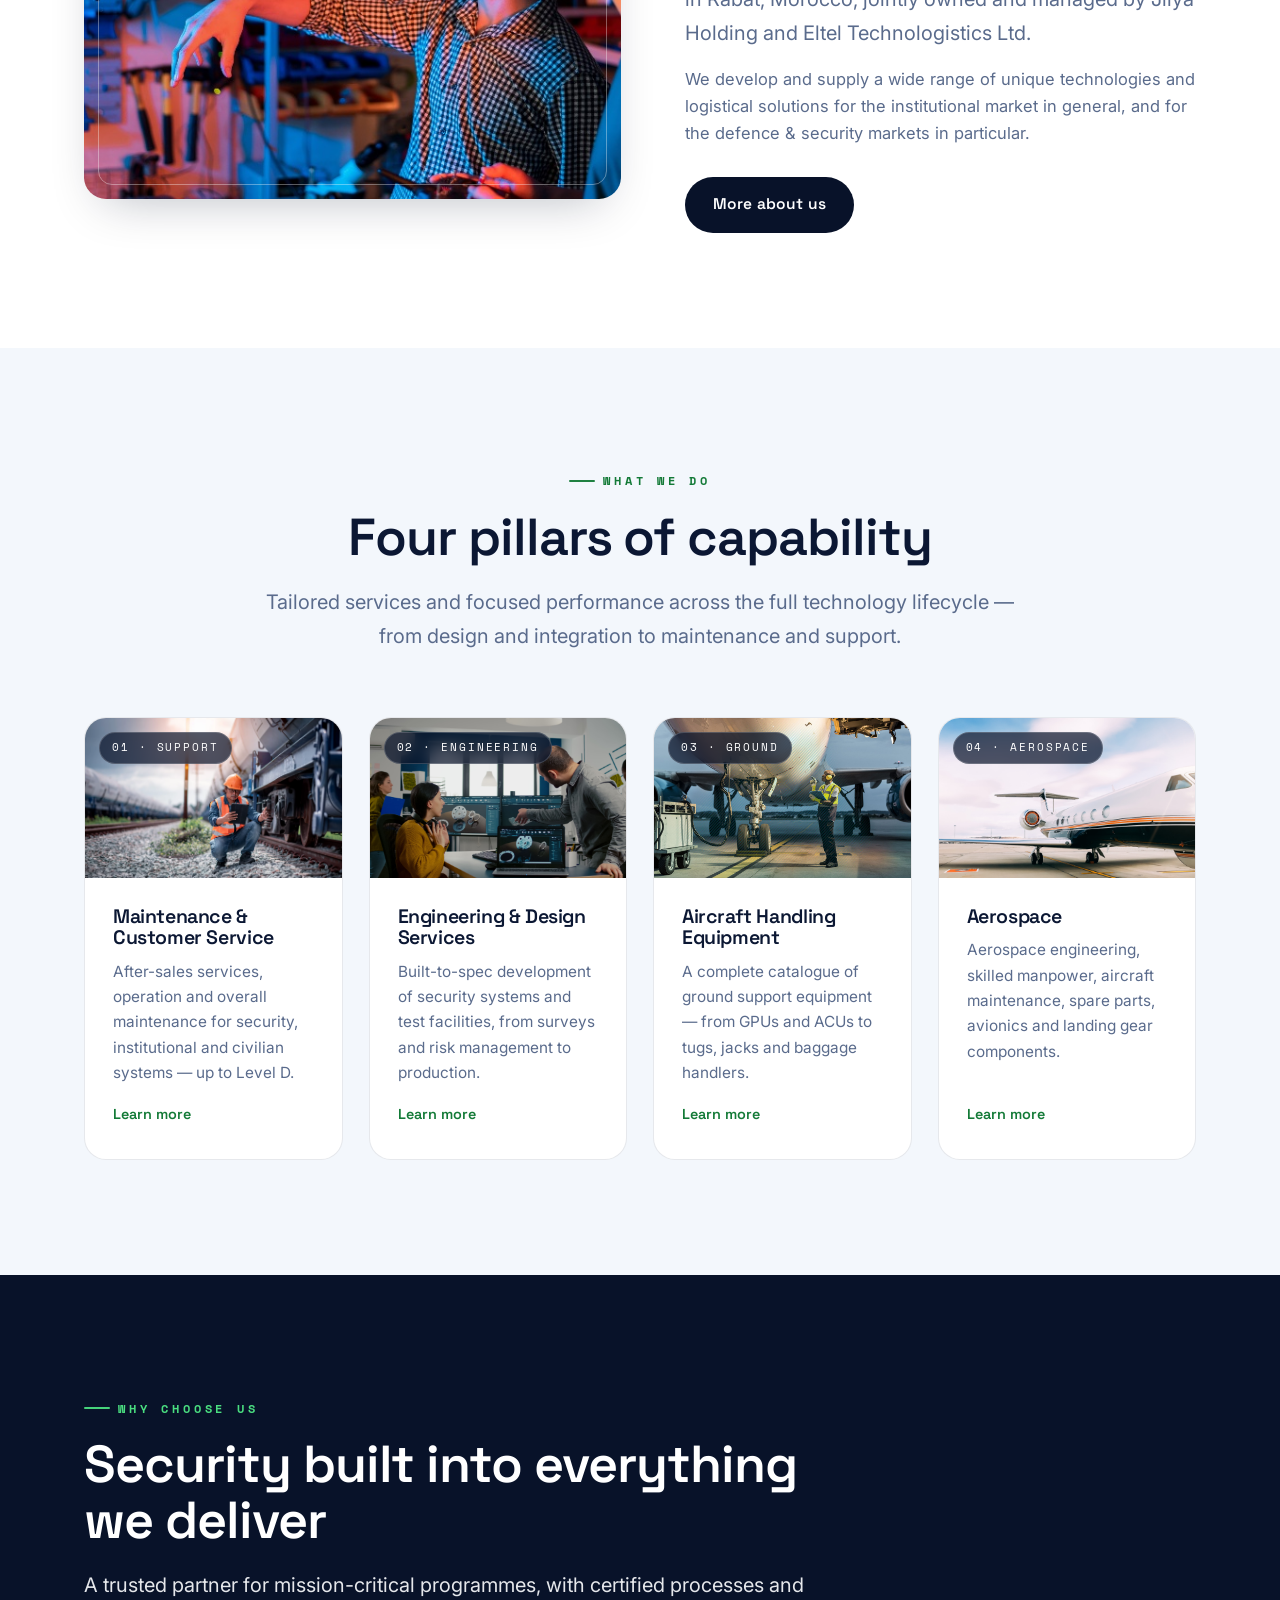
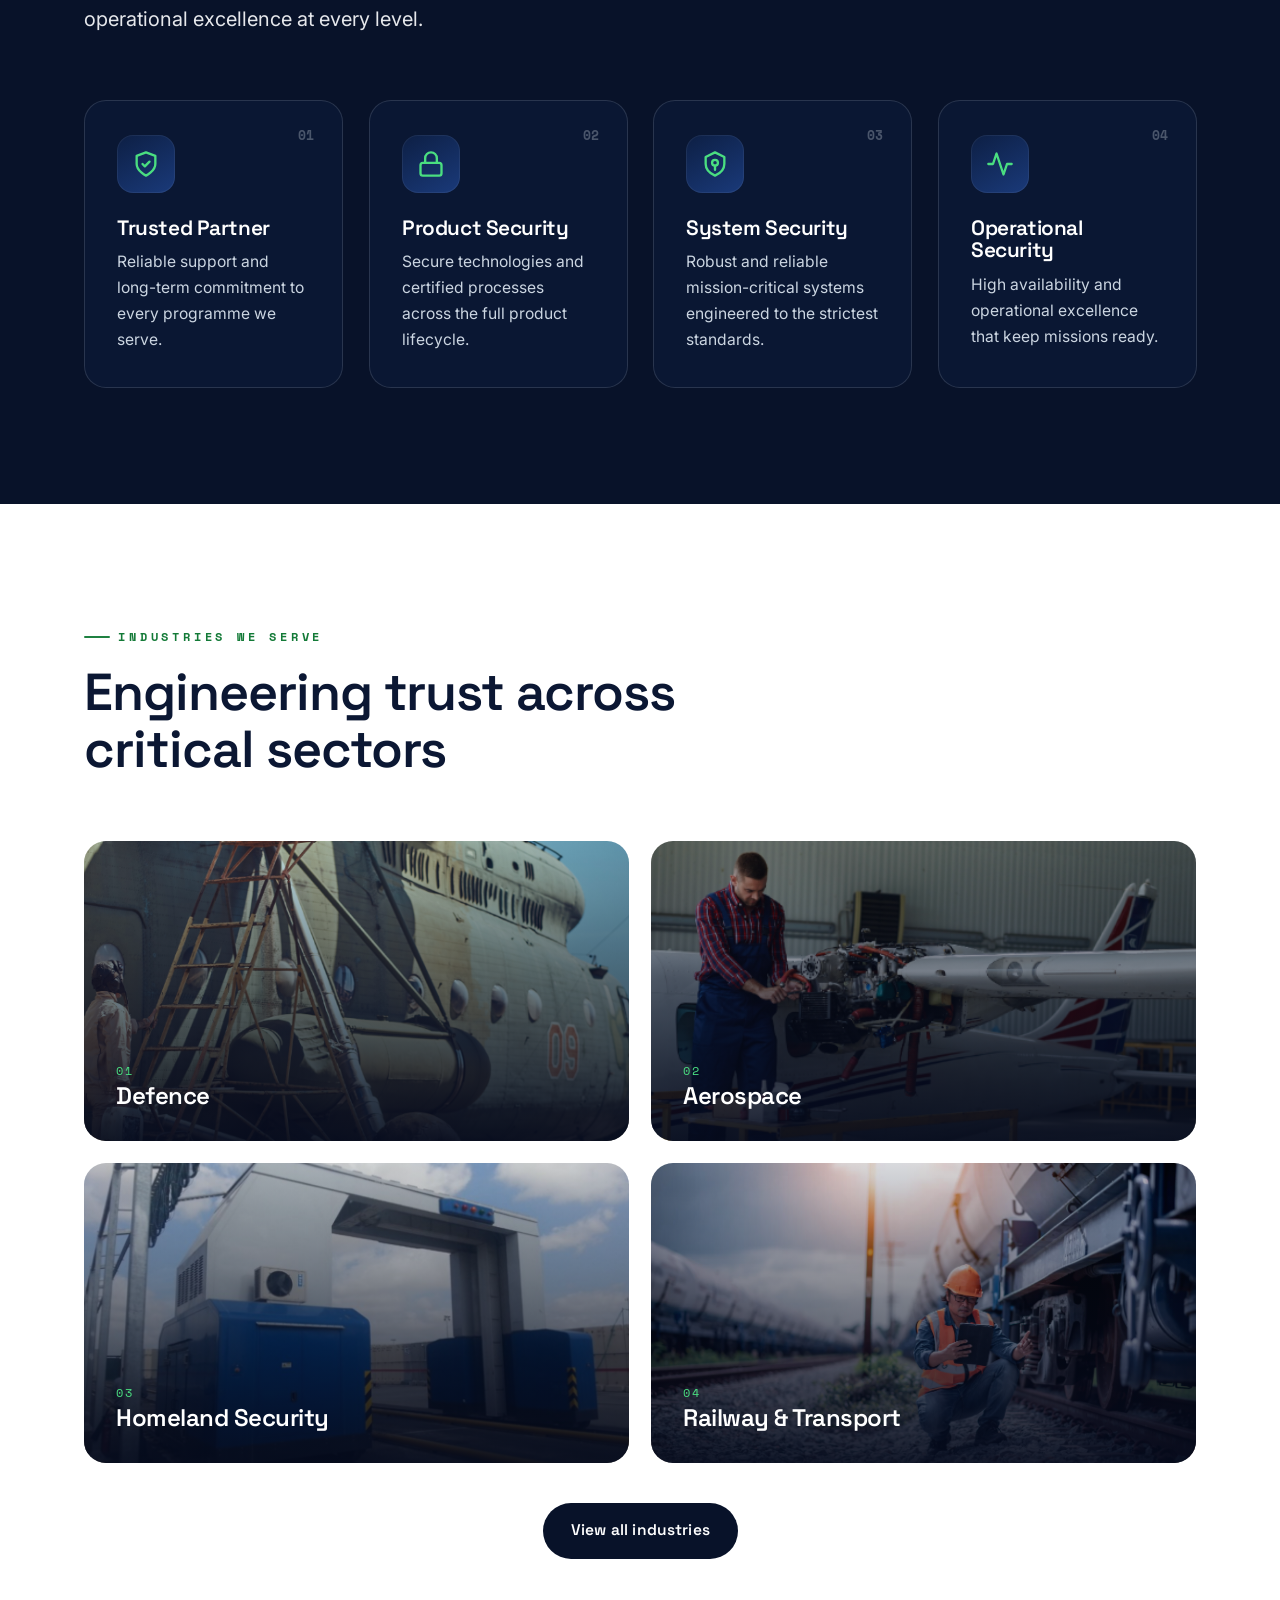
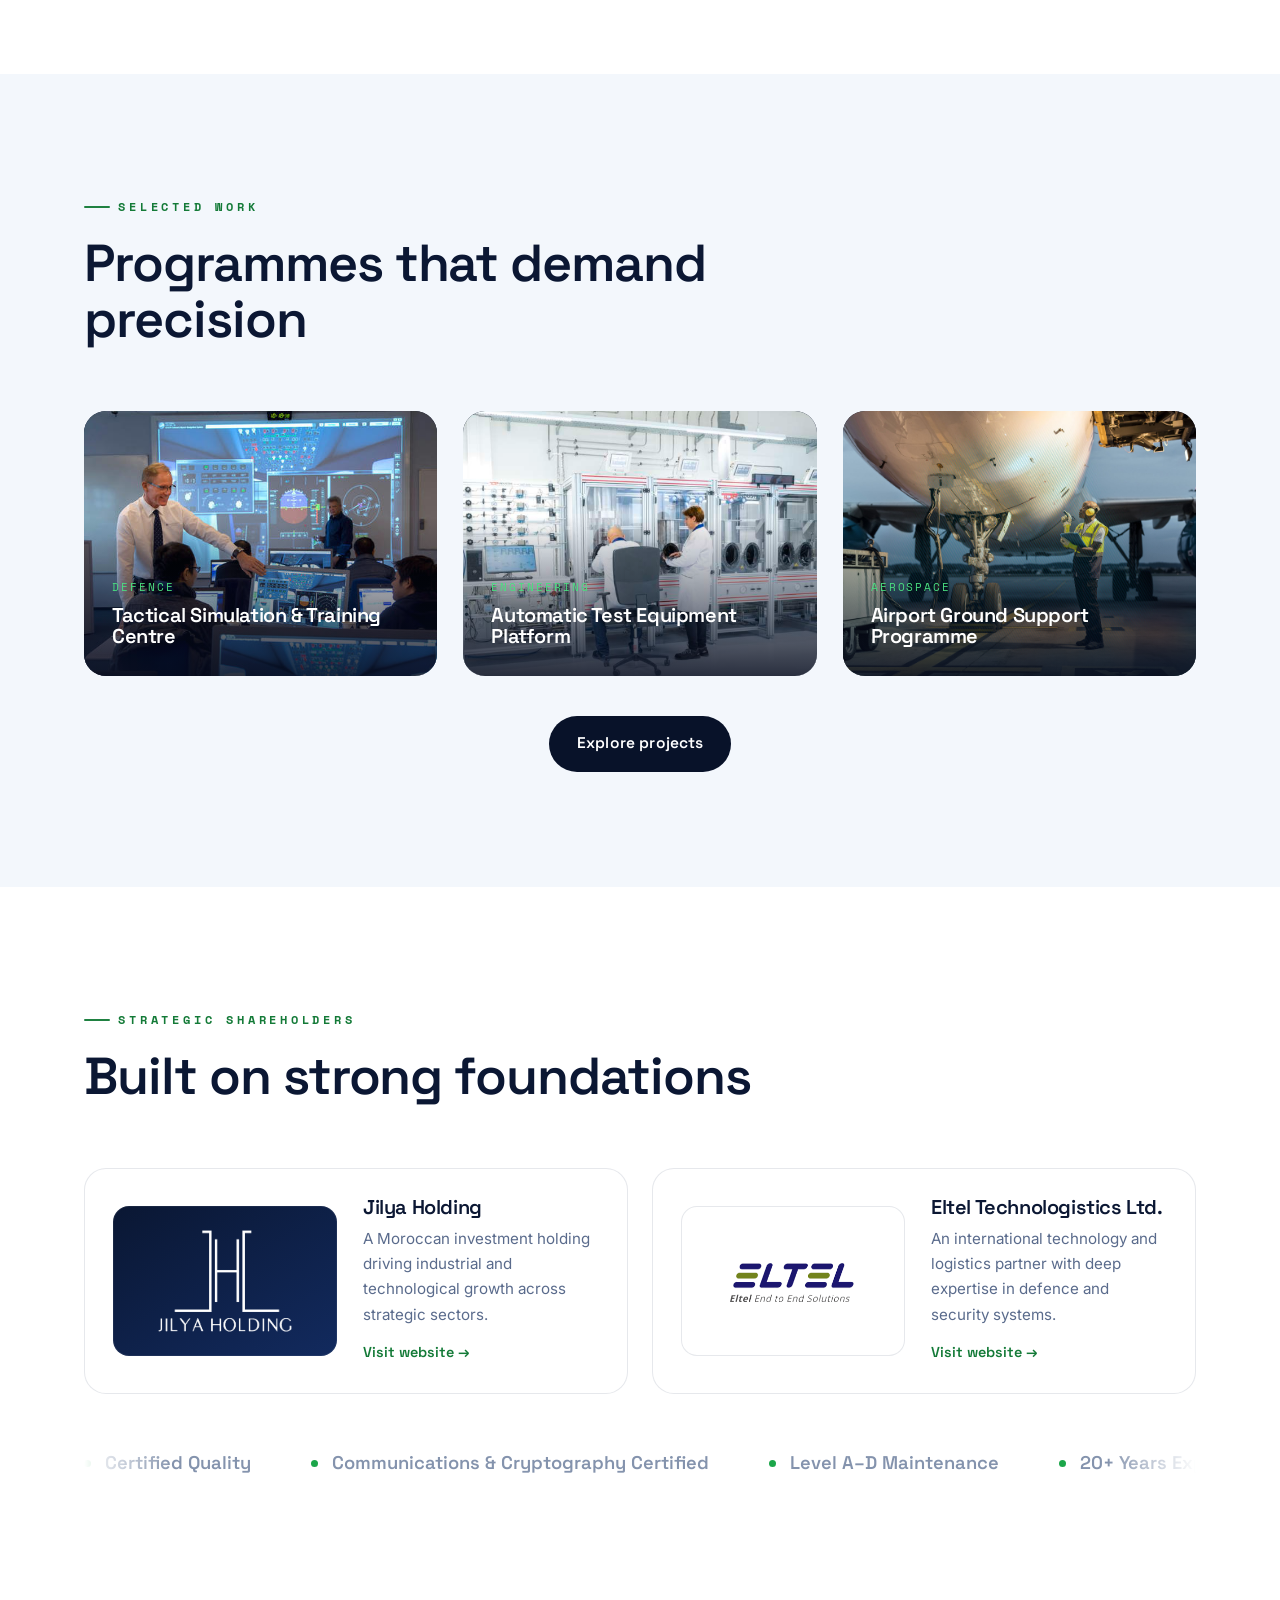
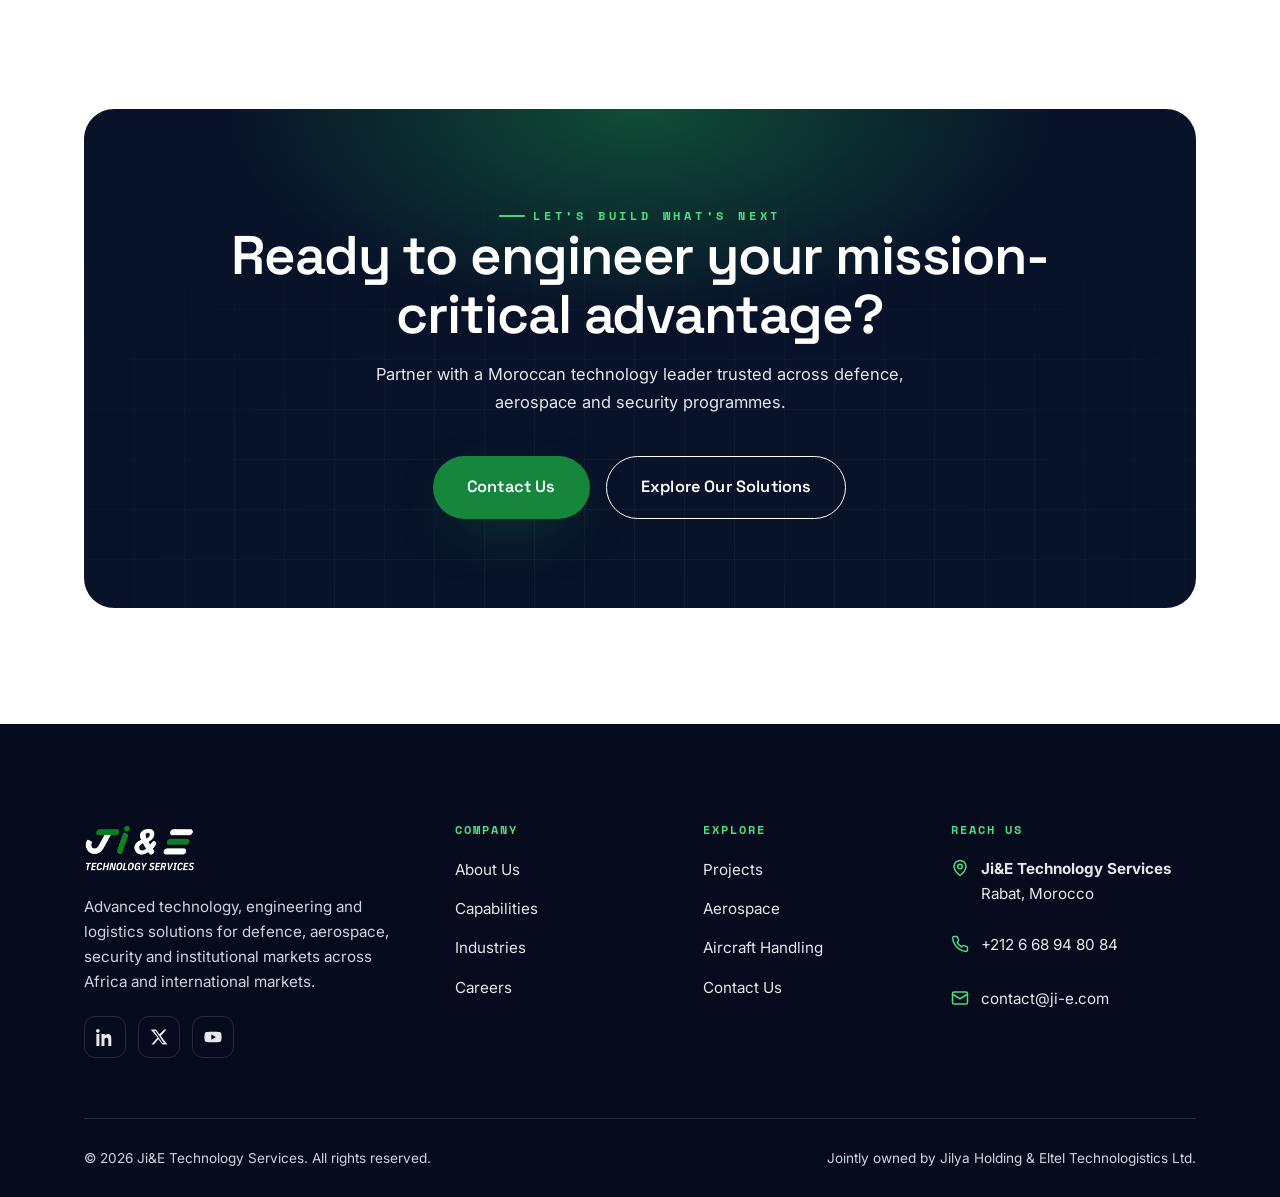
==== commit 3f94ed3a: "Projects: uniform grid gallery with fixed 4:3 blocks (replaces uneven masonry); asset v5" ====
--- a/index.html
+++ b/index.html
@@ -10,7 +10,7 @@
 <link rel="preconnect" href="https://fonts.googleapis.com" />
 <link rel="preconnect" href="https://fonts.gstatic.com" crossorigin />
 <link href="https://fonts.googleapis.com/css2?family=Space+Grotesk:wght@400;500;600;700&family=Inter:wght@400;500;600;700&family=Space+Mono:wght@400;700&display=swap" rel="stylesheet" />
-<link rel="stylesheet" href="assets/css/style.css?v=4" />
+<link rel="stylesheet" href="assets/css/style.css?v=5" />
 </head>
 <body data-page="home">
 <div class="progress-bar"></div>
@@ -254,7 +254,7 @@
 <div id="cta-band"></div>
 <div id="footer"></div>
 
-<script src="assets/js/i18n.js?v=4"></script>
+<script src="assets/js/i18n.js?v=5"></script>
 <script>
 I18N.add({
   en:{
@@ -381,6 +381,6 @@
   }
 });
 </script>
-<script src="assets/js/main.js?v=4"></script>
+<script src="assets/js/main.js?v=5"></script>
 </body>
 </html>
--- a/assets/css/style.css
+++ b/assets/css/style.css
@@ -528,12 +528,12 @@
    PROJECTS GALLERY
    ============================================================ */
 .filters{display:flex;flex-wrap:wrap;gap:10px;justify-content:center;margin-bottom:44px}
-.gallery{columns:3;column-gap:22px}
+.gallery{display:grid;grid-template-columns:repeat(3,1fr);gap:22px}
 .proj{
-  break-inside:avoid;margin-bottom:22px;border-radius:var(--r-lg);overflow:hidden;position:relative;
-  cursor:pointer;background:var(--navy-900);
-}
-.proj img{width:100%;display:block;transition:transform .9s var(--ease),opacity .4s}
+  border-radius:var(--r-lg);overflow:hidden;position:relative;
+  cursor:pointer;background:var(--navy-900);aspect-ratio:4/3;
+}
+.proj img{position:absolute;inset:0;width:100%;height:100%;object-fit:cover;display:block;transition:transform .9s var(--ease),opacity .4s}
 .proj:hover img{transform:scale(1.08);opacity:.55}
 .proj__info{position:absolute;inset:0;display:flex;flex-direction:column;justify-content:flex-end;padding:28px;background:linear-gradient(180deg,transparent 40%,rgba(5,11,29,.85));color:#fff}
 .proj__cat{font-family:var(--font-mono);font-size:.68rem;letter-spacing:.18em;text-transform:uppercase;color:var(--green-300)}
@@ -691,7 +691,7 @@
   .stats-grid{grid-template-columns:repeat(2,1fr)}
   .split{grid-template-columns:1fr;gap:36px}
   .split--rev .split__media{order:0}
-  .gallery{columns:2}
+  .gallery{grid-template-columns:repeat(2,1fr)}
   .ind-row{grid-template-columns:1fr;gap:20px}
   .ind-row .cols{grid-template-columns:1fr}
   .partner-grid{grid-template-columns:1fr}
@@ -702,7 +702,7 @@
   .stats-grid{grid-template-columns:1fr 1fr}
   .stats-float{margin-top:-40px}
   .form-row{grid-template-columns:1fr}
-  .gallery{columns:1}
+  .gallery{grid-template-columns:1fr}
   .job{grid-template-columns:1fr}
   .footer-top{grid-template-columns:1fr;gap:36px}
   .footer-bottom{flex-direction:column;text-align:center}
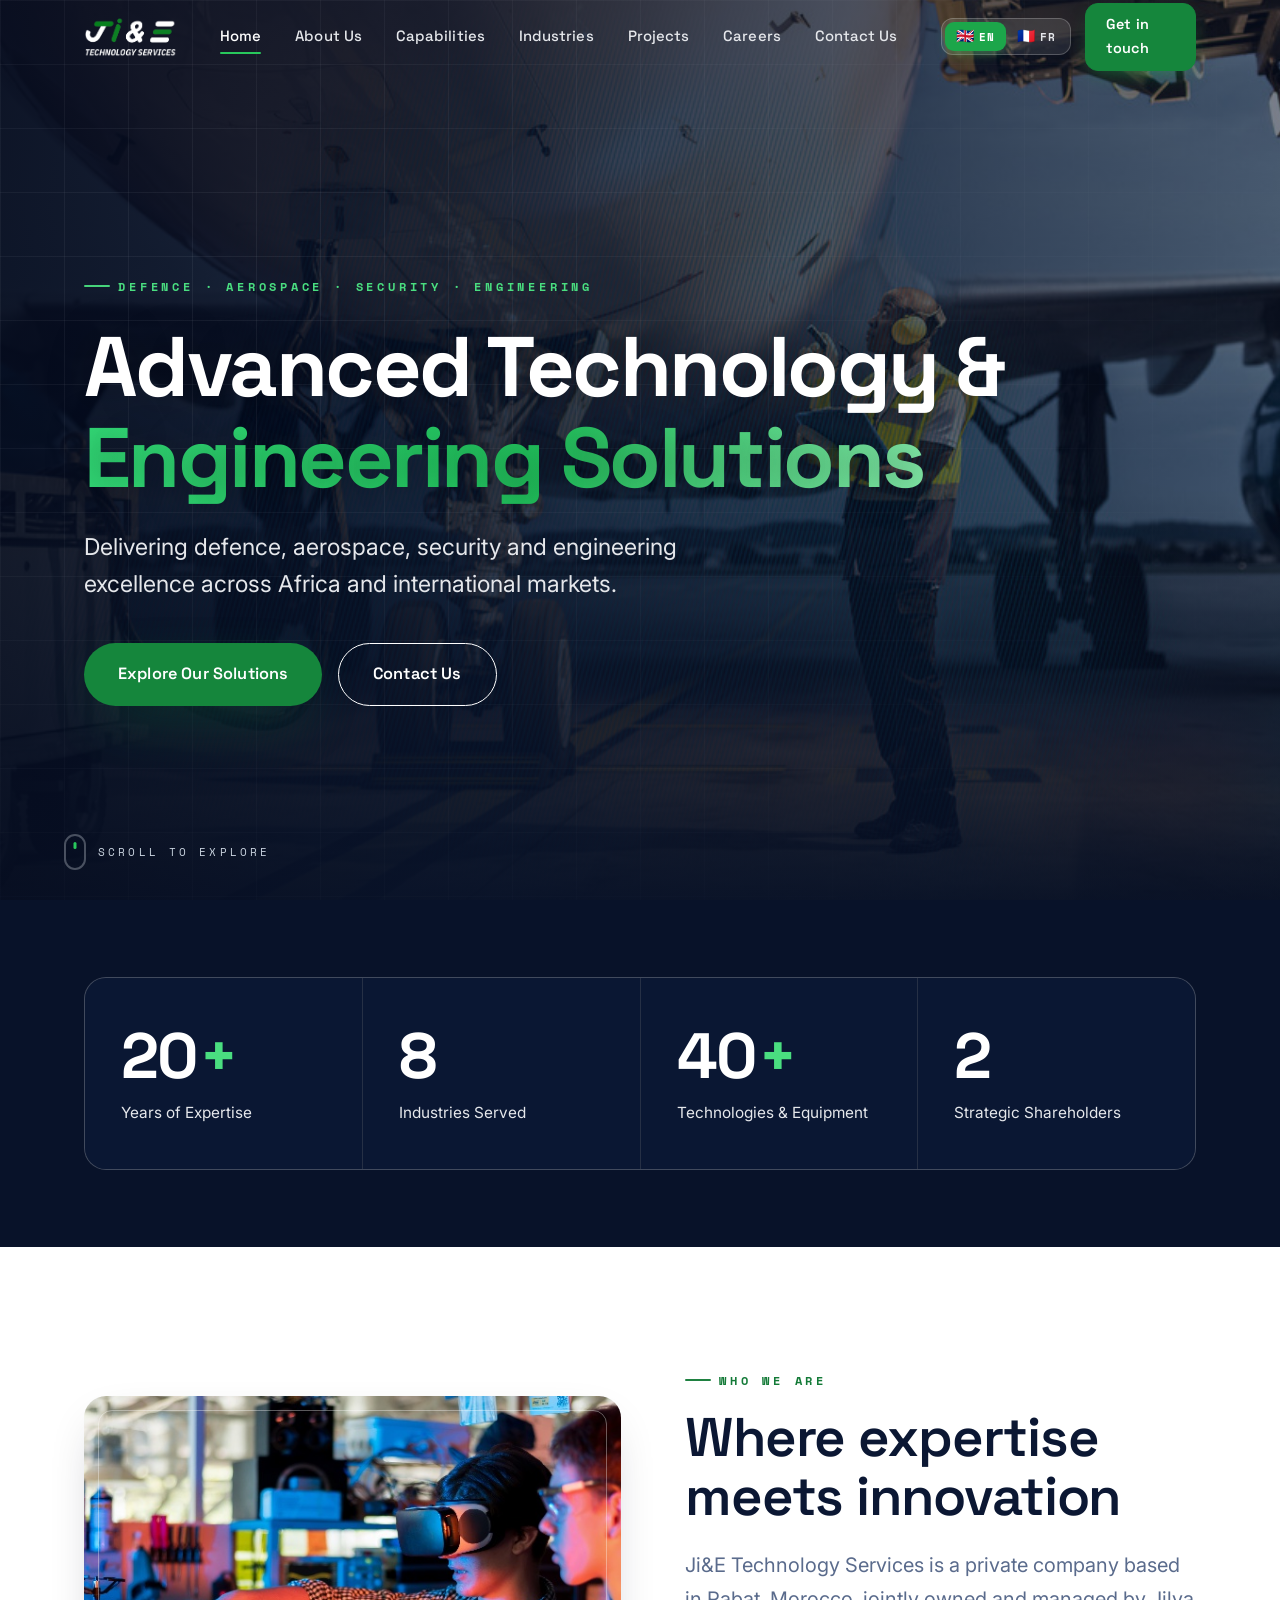
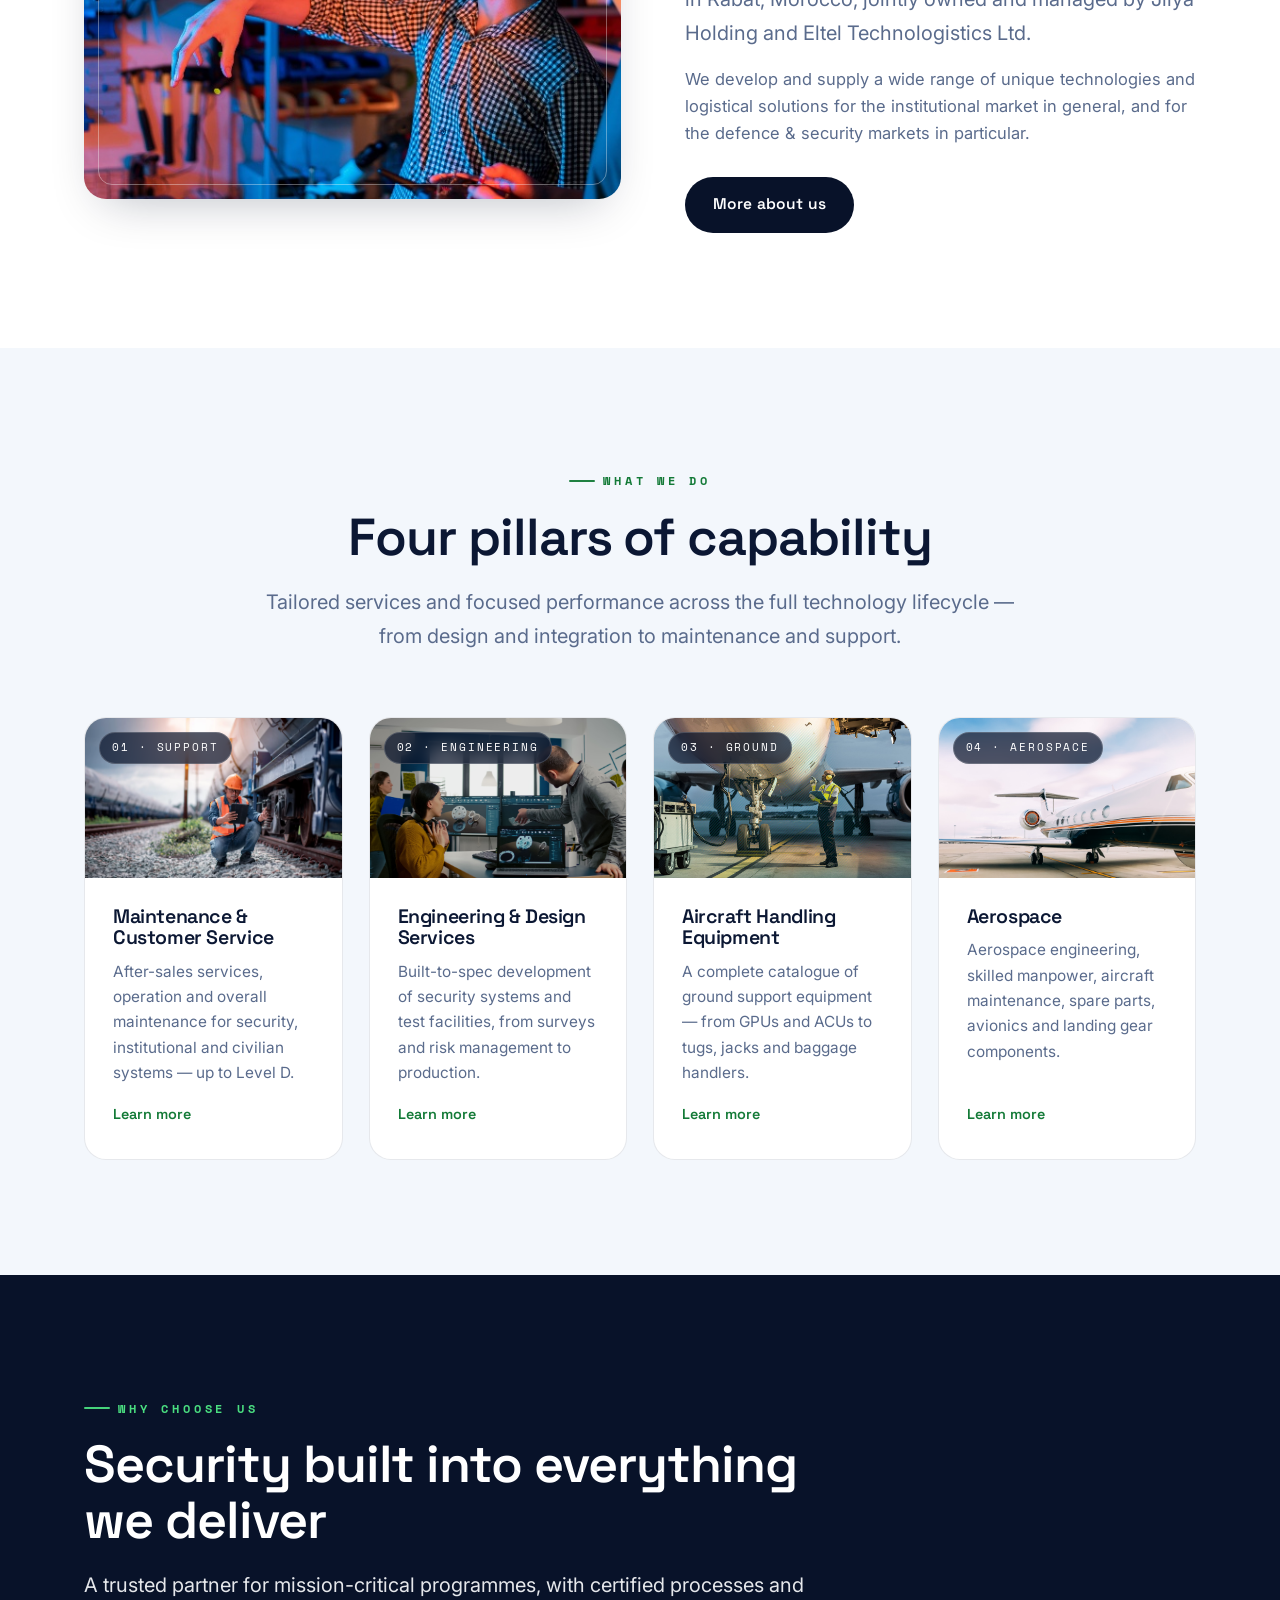
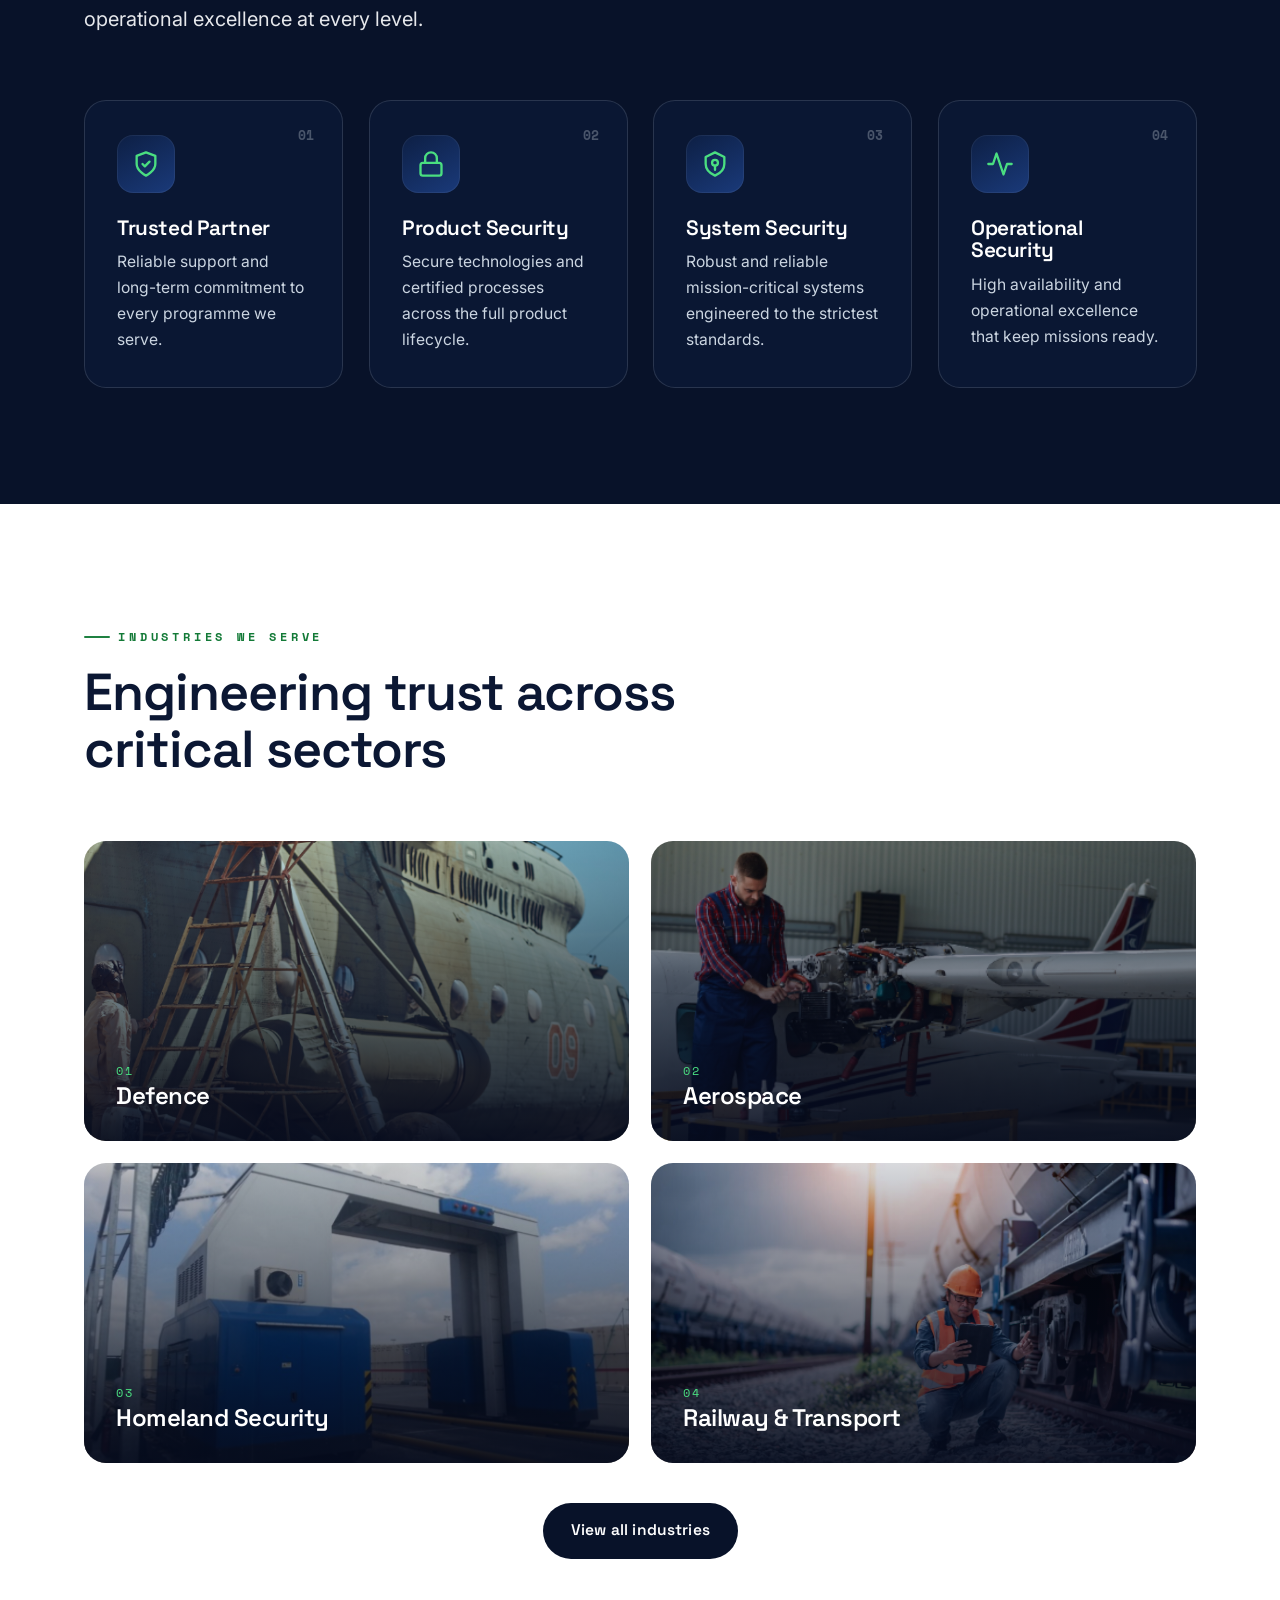
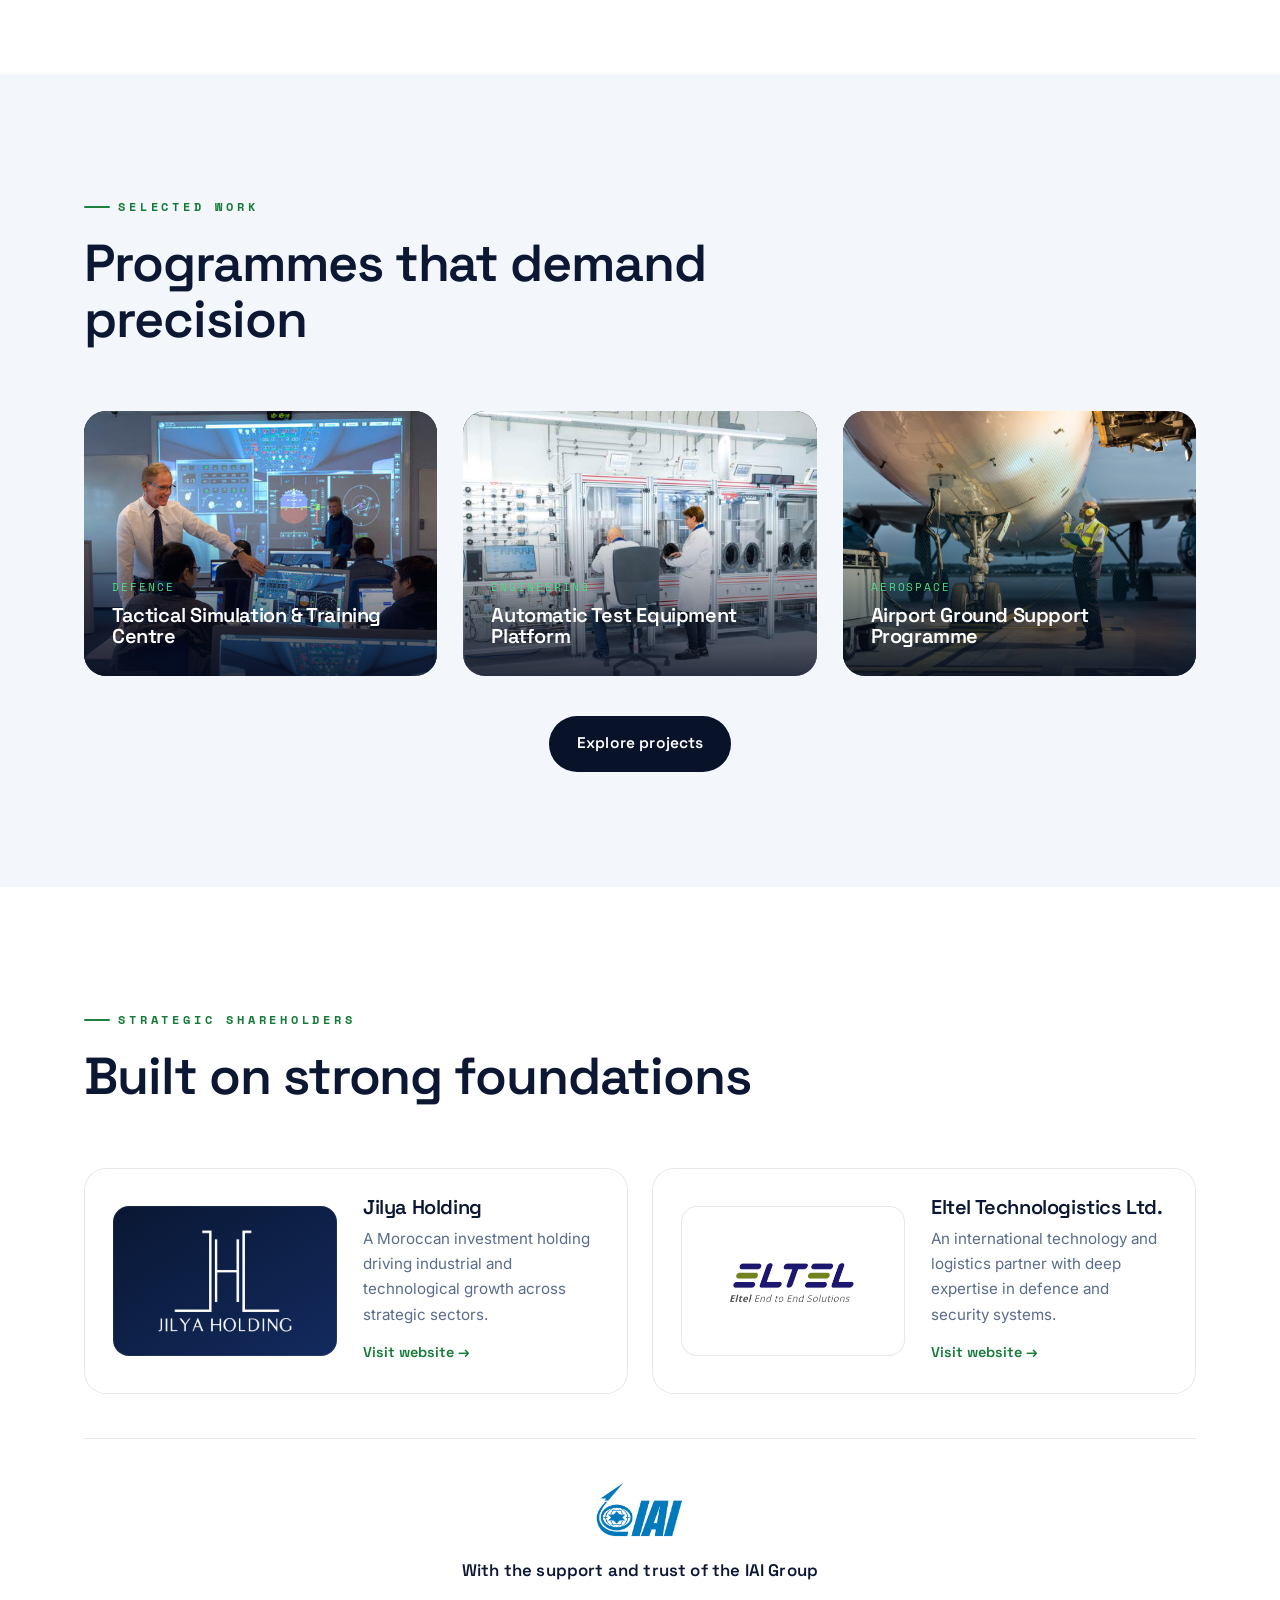
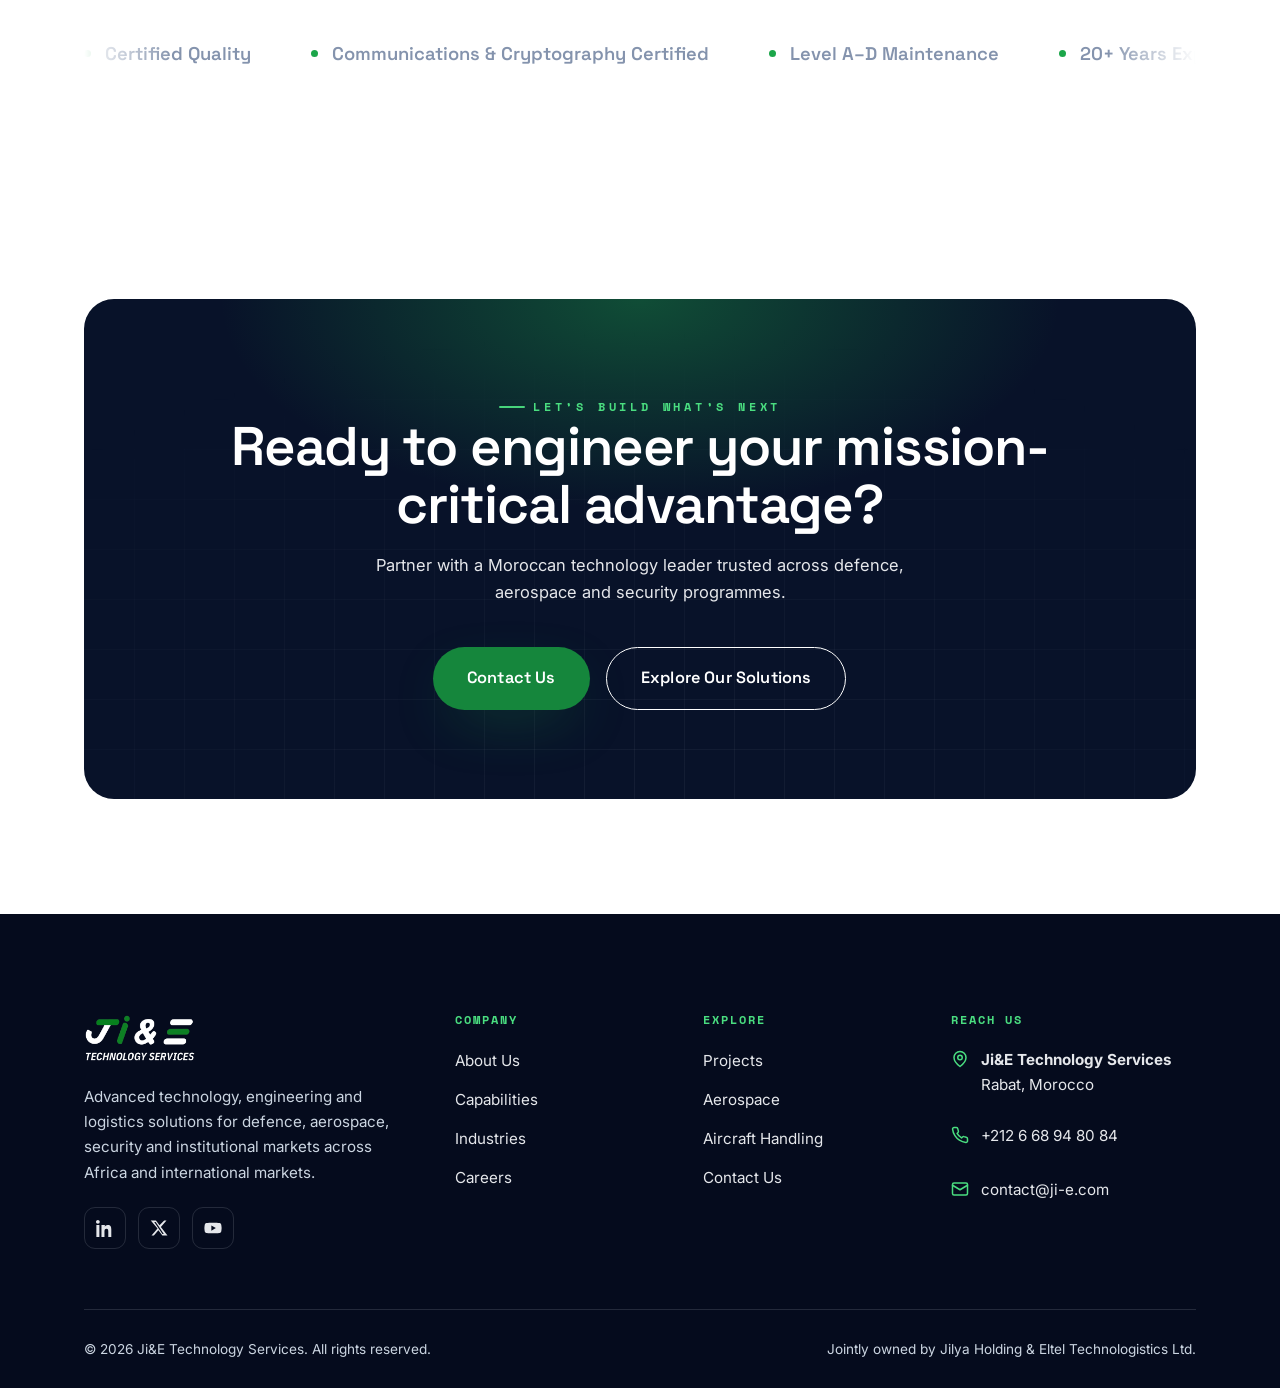
==== commit 3f884da1: "Add IAI Group support endorsement below partners (home + about) - New centered block with IAI logo a" ====
--- a/index.html
+++ b/index.html
@@ -233,6 +233,10 @@
           <span class="partner__link" data-i18n="home.part.visit">Visit website →</span>
         </div>
       </a>
+    </div>
+    <div class="partner-support reveal" data-delay="3">
+      <img class="partner-support__logo" src="assets/img/partner-iai.png" alt="IAI — Israel Aerospace Industries" loading="lazy" />
+      <p data-i18n="home.part.support">With the support and trust of the IAI Group</p>
     </div>
     <div class="marquee reveal" style="margin-top:54px">
       <div class="marquee__track">
@@ -309,6 +313,7 @@
     'home.part.jilya':'Jilya Holding','home.part.jilya.text':'A Moroccan investment holding driving industrial and technological growth across strategic sectors.',
     'home.part.eltel':'Eltel Technologistics Ltd.','home.part.eltel.text':'An international technology and logistics partner with deep expertise in defence and security systems.',
     'home.part.visit':'Visit website →',
+    'home.part.support':'With the support and trust of the IAI Group',
     'home.cert.q':'Certified Quality',
     'home.cert.crypto':'Communications &amp; Cryptography Certified',
     'home.cert.level':'Level A–D Maintenance',
@@ -370,6 +375,7 @@
     'home.part.jilya':'Jilya Holding','home.part.jilya.text':'Un holding d’investissement marocain qui stimule la croissance industrielle et technologique dans des secteurs stratégiques.',
     'home.part.eltel':'Eltel Technologistics Ltd.','home.part.eltel.text':'Un partenaire international en technologie et logistique, doté d’une forte expertise des systèmes de défense et de sécurité.',
     'home.part.visit':'Visiter le site →',
+    'home.part.support':'Avec le soutien et la confiance du Groupe IAI',
     'home.cert.q':'Qualité certifiée',
     'home.cert.crypto':'Communications &amp; cryptographie certifiées',
     'home.cert.level':'Maintenance niveaux A–D',
--- a/assets/css/style.css
+++ b/assets/css/style.css
@@ -617,9 +617,20 @@
 .partner p{color:var(--muted);font-size:.95rem}
 .partner__link{display:inline-flex;margin-top:14px;font-family:var(--font-head);font-weight:600;font-size:.9rem;color:var(--green-700);transition:gap .3s,transform .3s}
 .partner:hover .partner__link{transform:translateX(4px)}
+.partner-support{
+  display:flex;flex-direction:column;align-items:center;gap:18px;
+  margin-top:44px;padding-top:40px;text-align:center;
+  border-top:1px solid var(--line);
+}
+.partner-support__logo{height:60px;width:auto;max-width:240px;object-fit:contain}
+.partner-support p{
+  margin:0;font-family:var(--font-head);font-weight:600;
+  font-size:1.05rem;letter-spacing:.01em;color:var(--ink);
+}
 @media(max-width:560px){
   .partner{flex-direction:column;align-items:flex-start;text-align:left}
   .partner__plate{width:100%}
+  .partner-support__logo{height:50px}
 }
 /* certifications marquee */
 .marquee{overflow:hidden;-webkit-mask-image:linear-gradient(90deg,transparent,#000 8%,#000 92%,transparent);mask-image:linear-gradient(90deg,transparent,#000 8%,#000 92%,transparent)}
